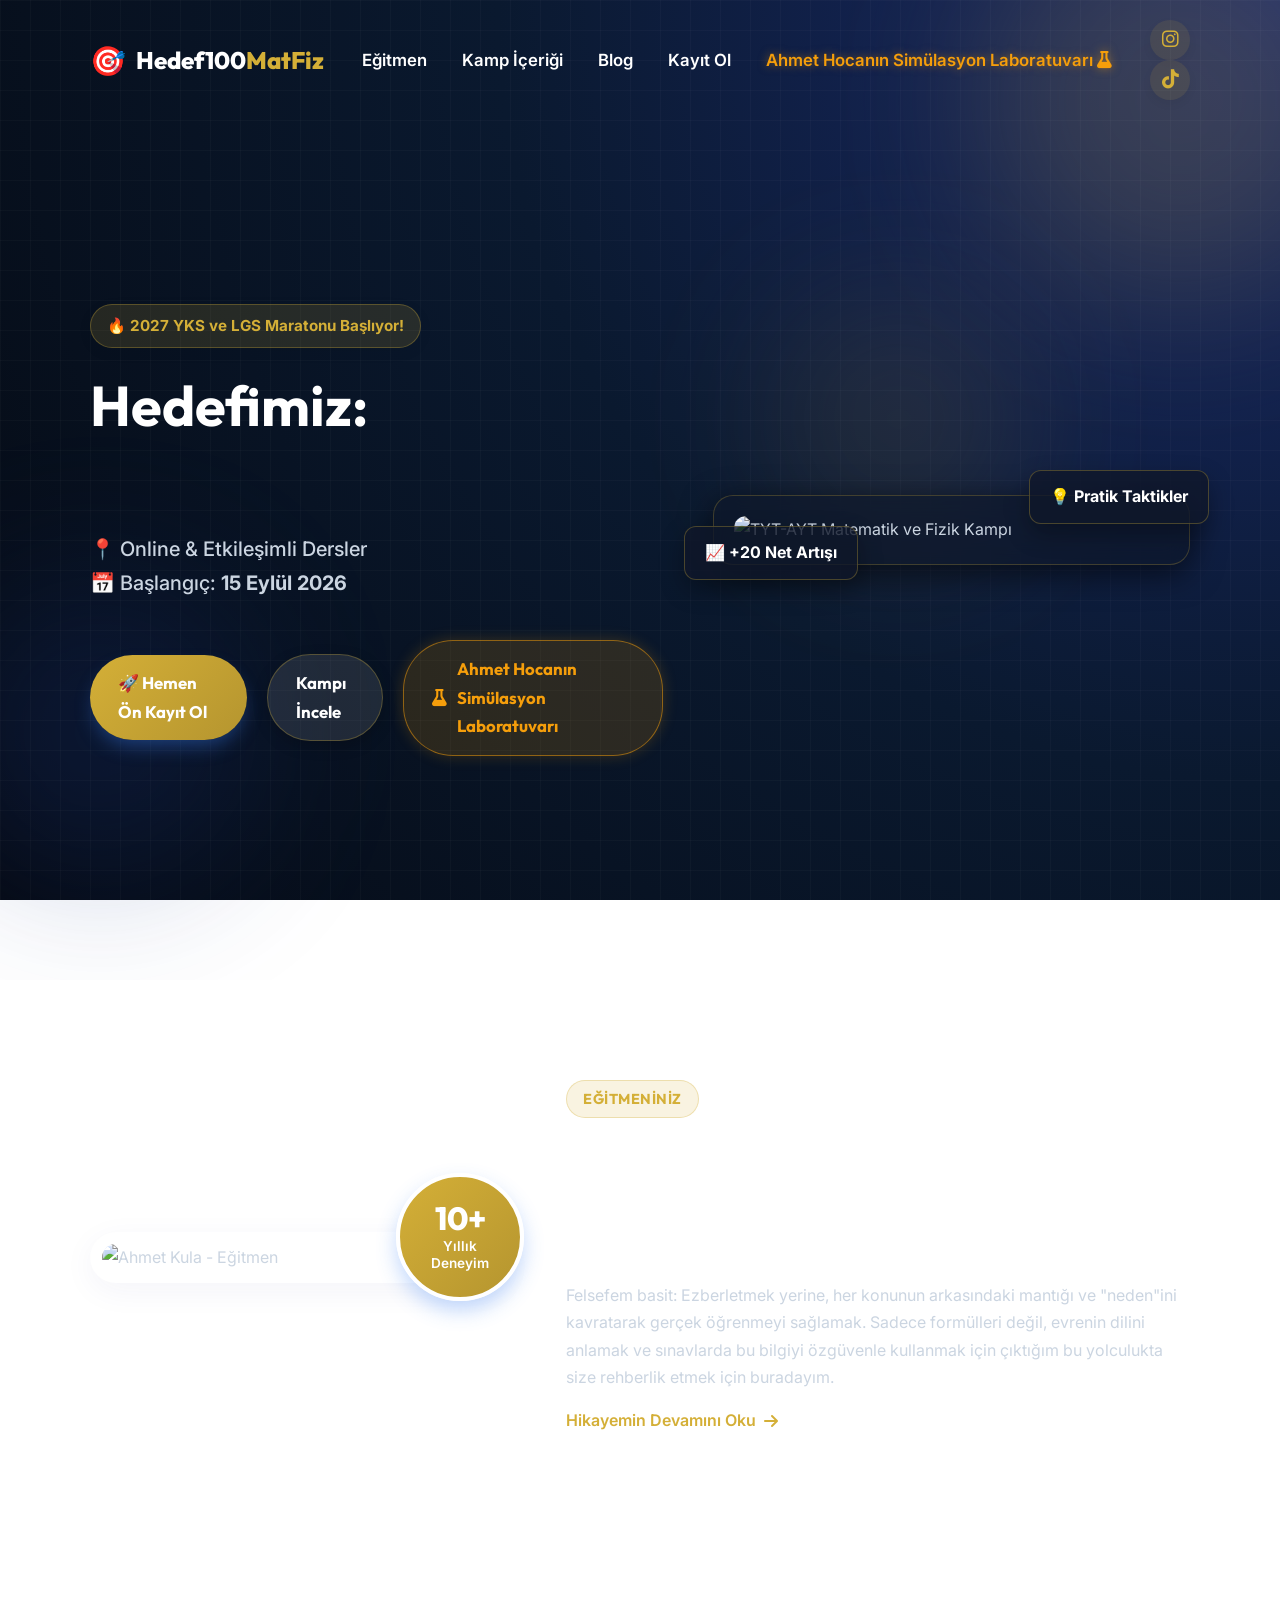
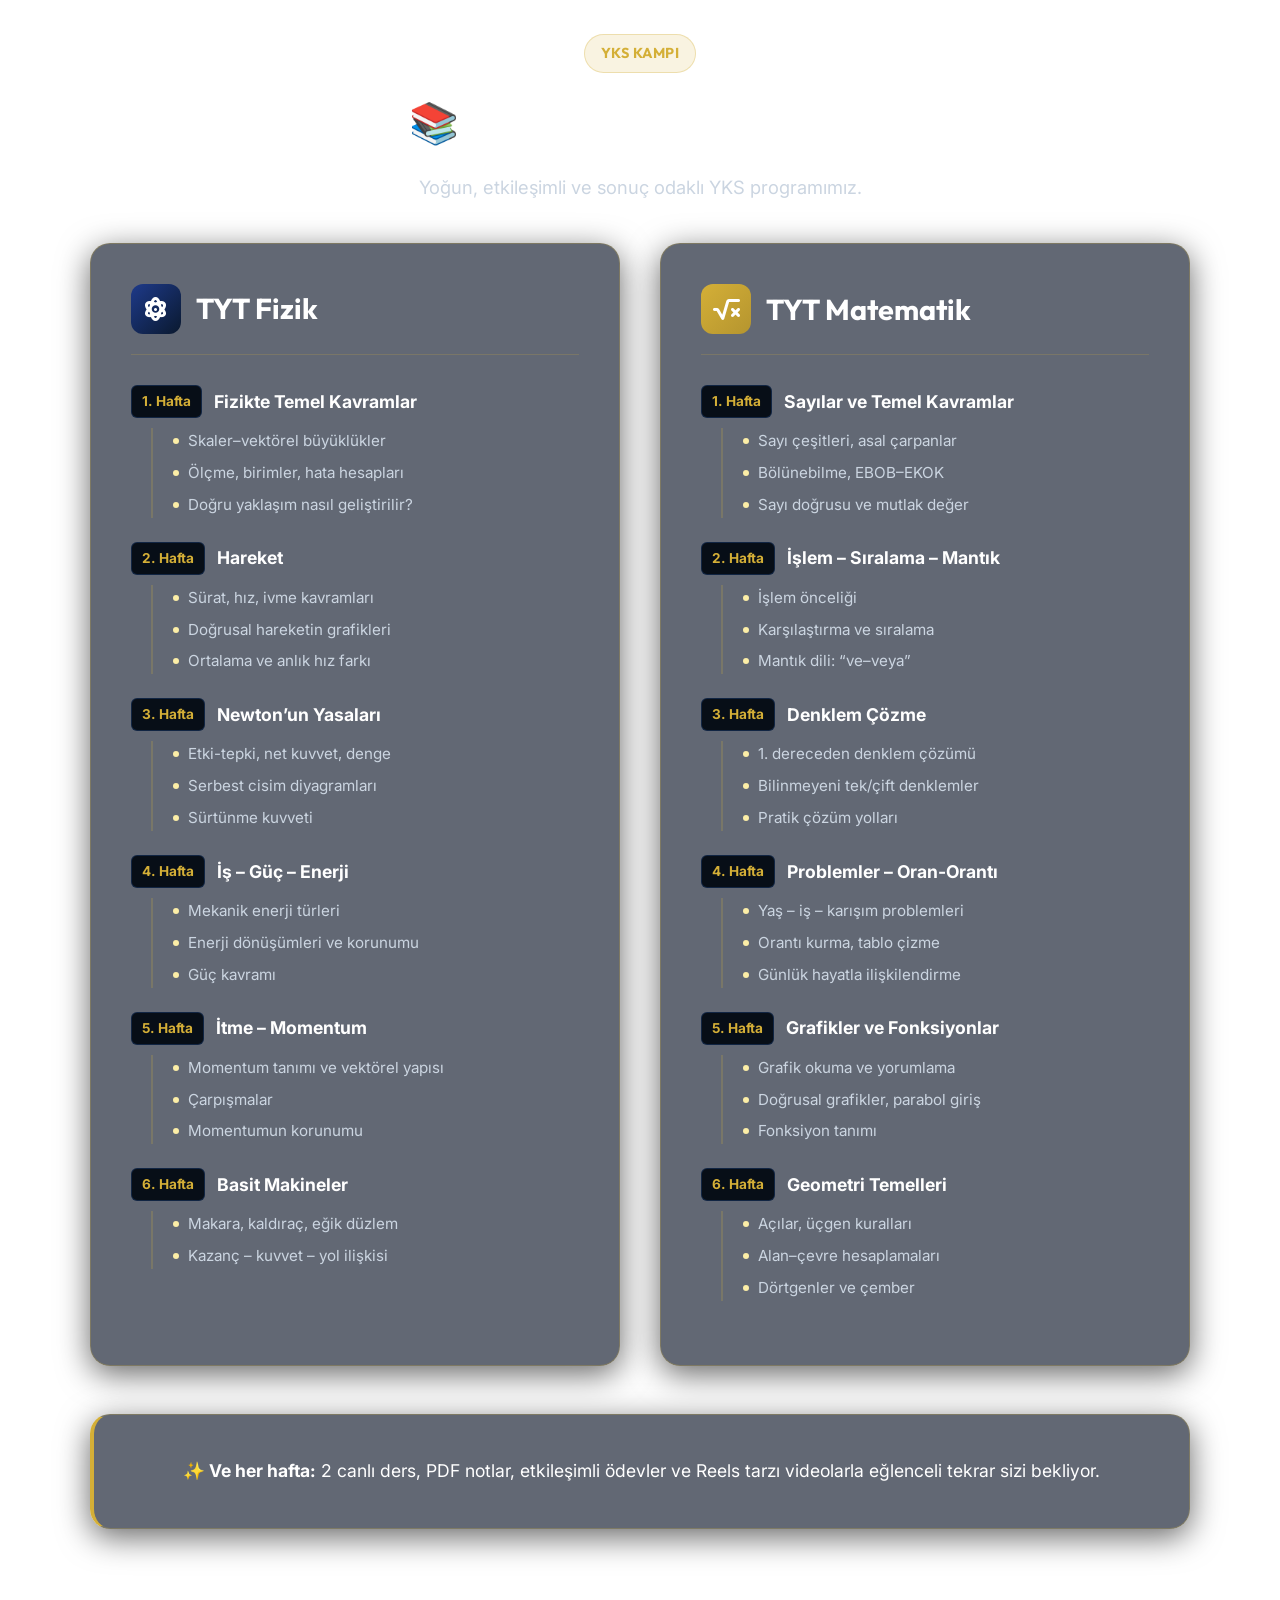
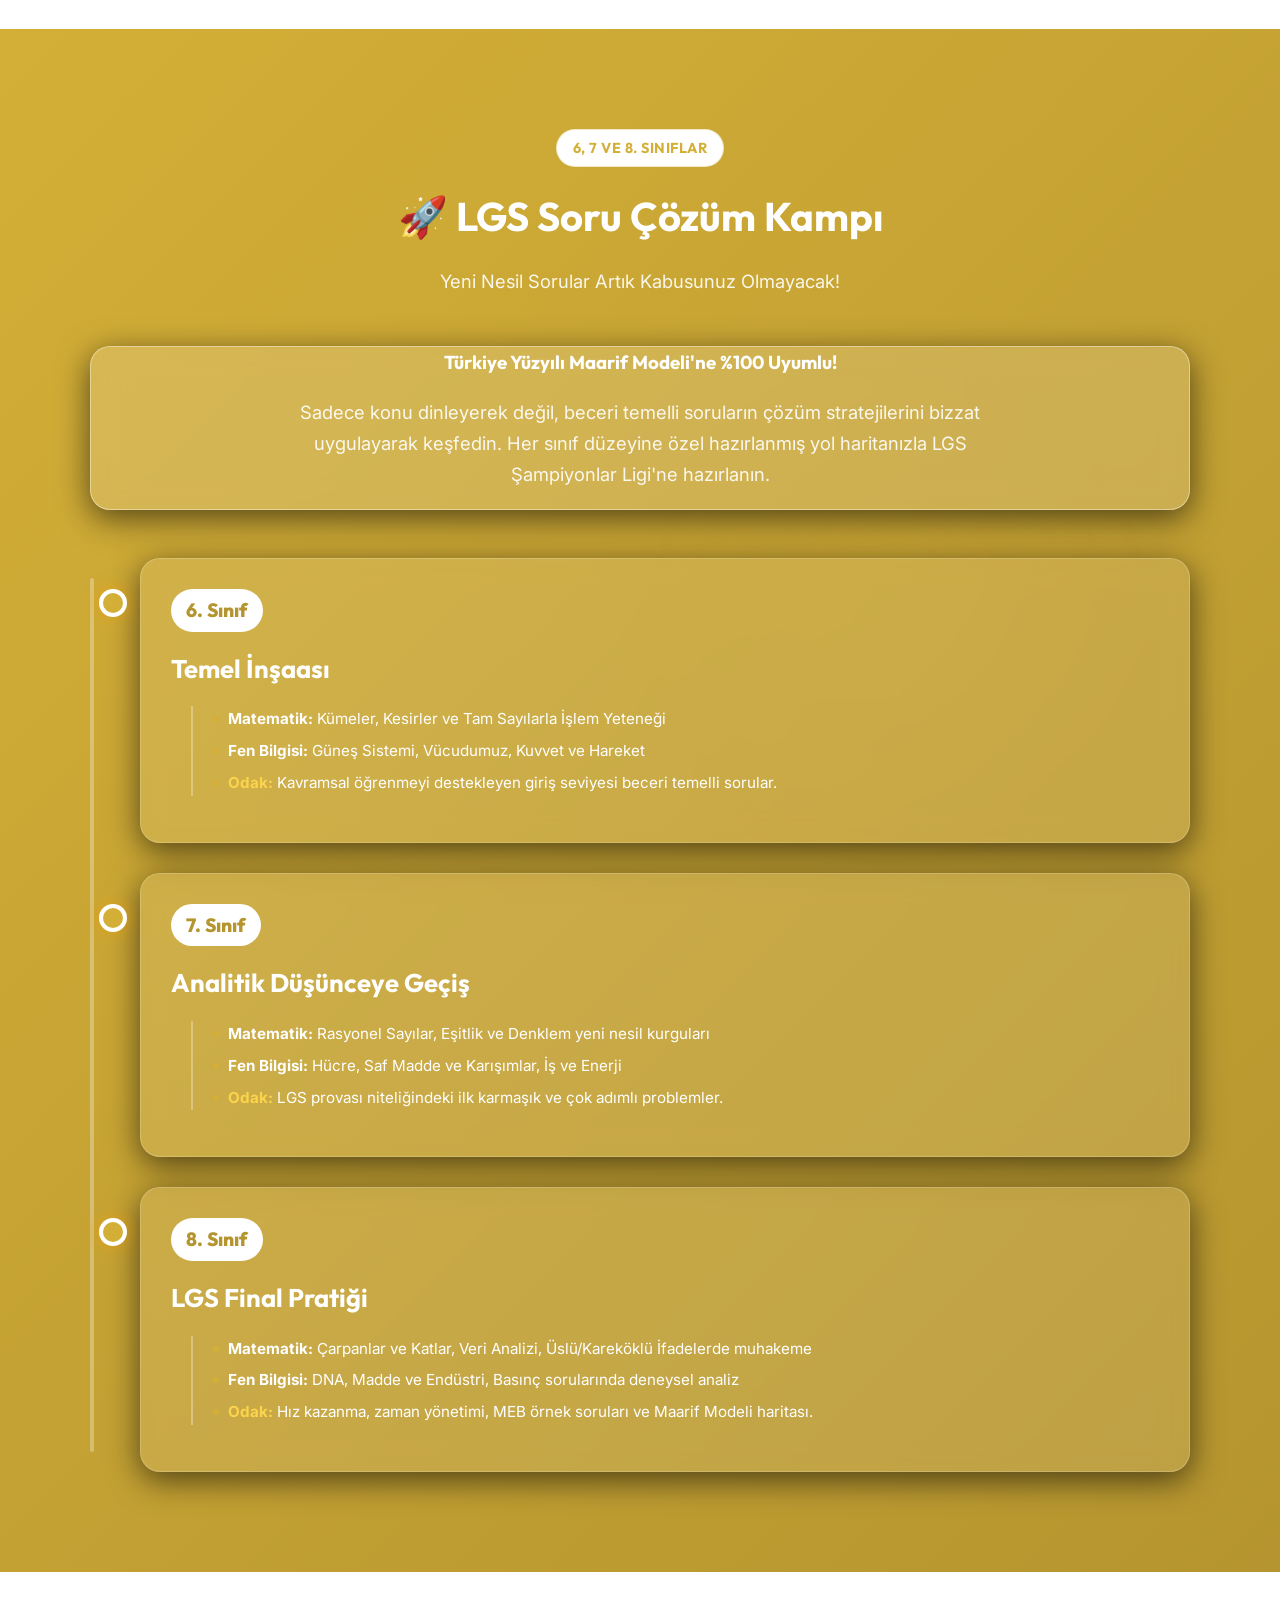
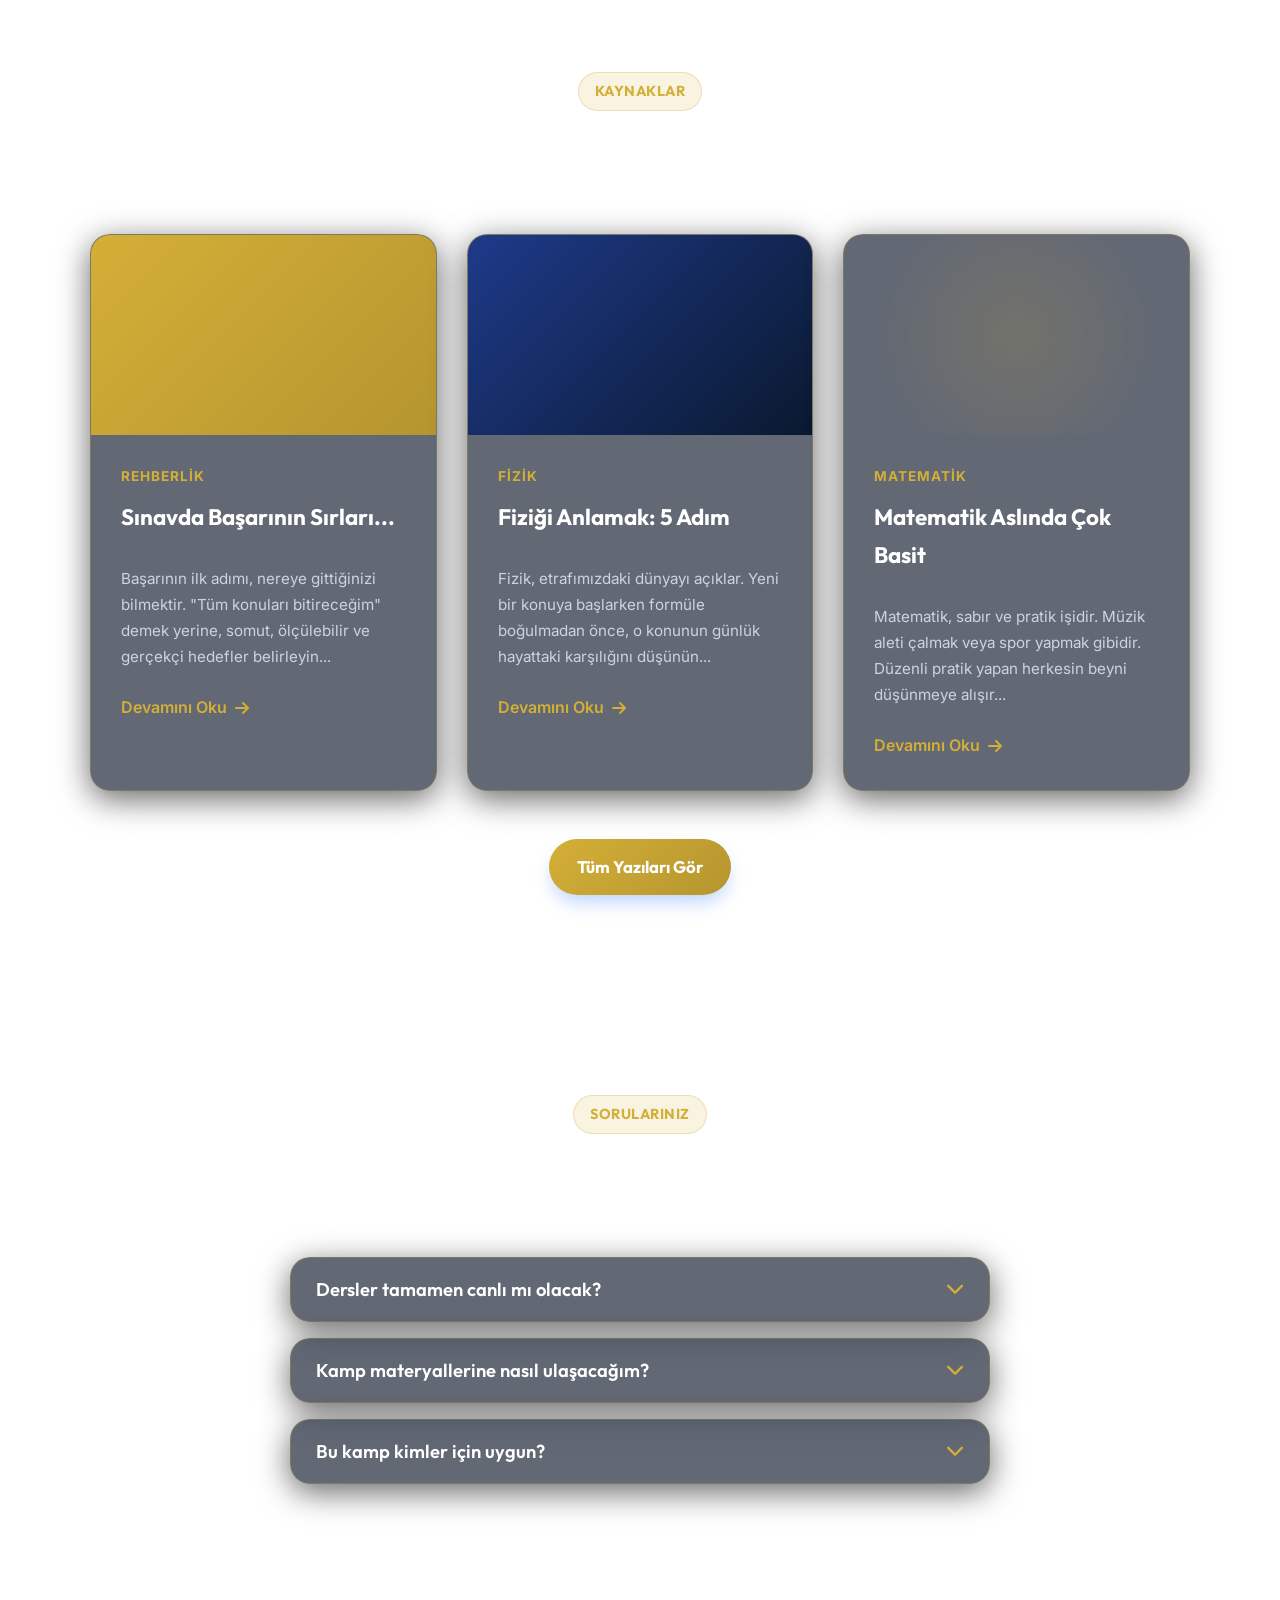
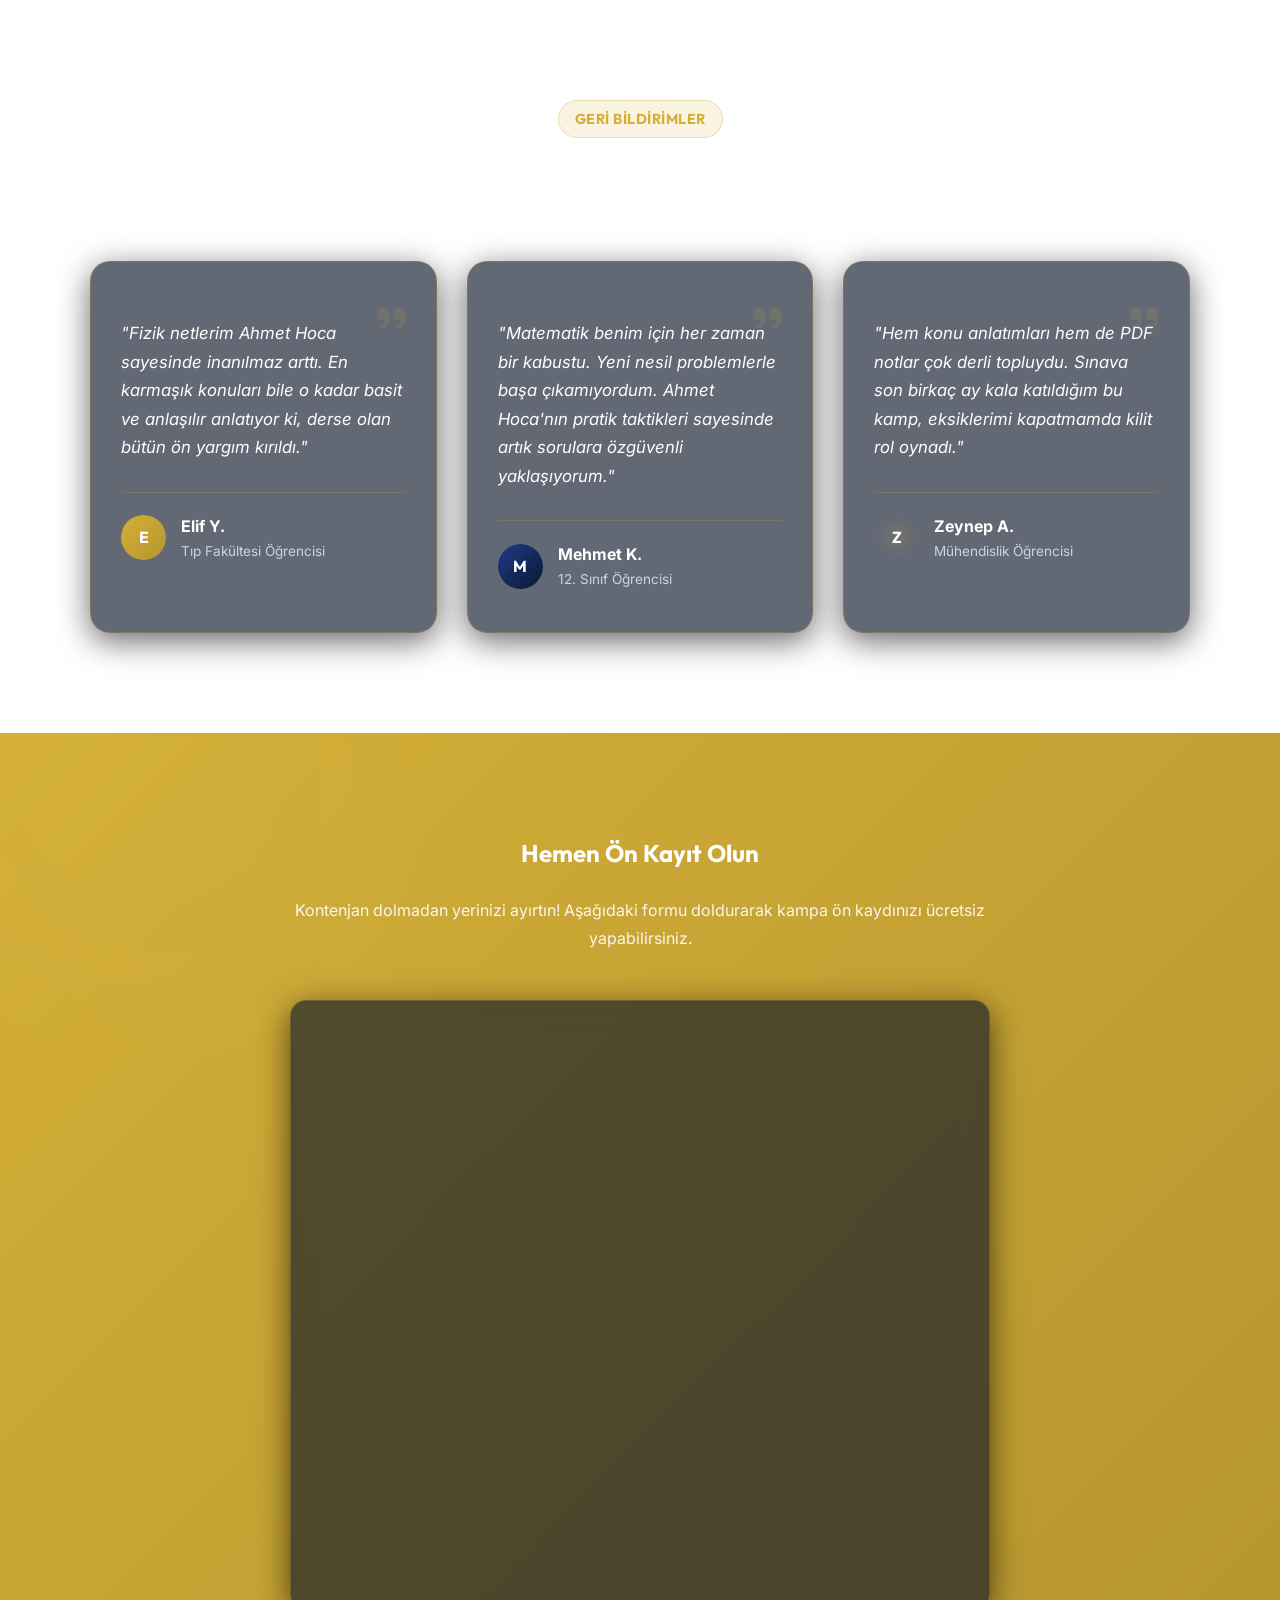
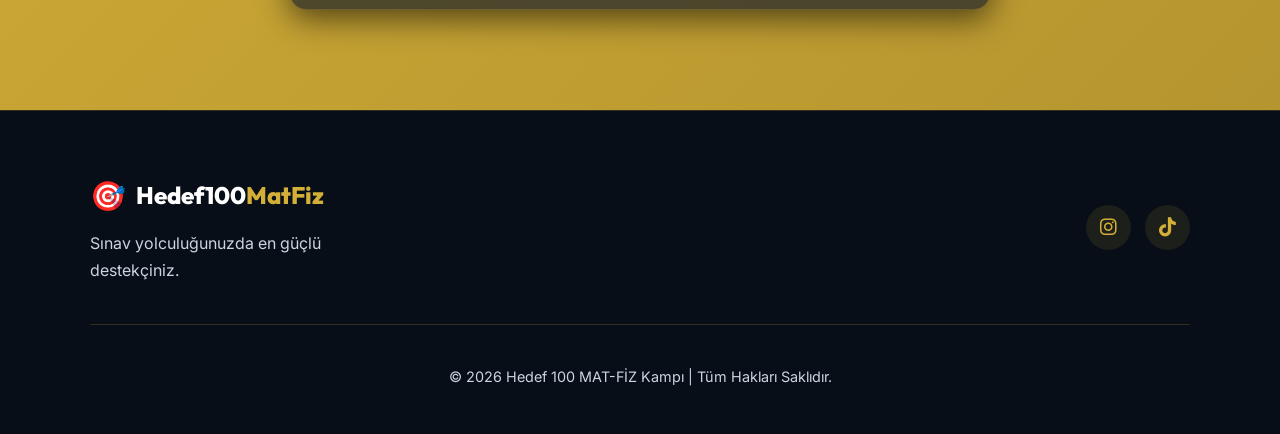
==== index.html @ ec062458 "Add simulation lab buttons and fix mobile CSS" ====
<!DOCTYPE html>
<html lang="tr">
<head>
  <meta charset="UTF-8">
  <meta name="viewport" content="width=device-width, initial-scale=1.0">
  <title>Hedef 100 MAT-FİZ Kampı | YKS ve LGS Online Hazırlık</title>
  <meta name="title" content="TYT-AYT ve LGS Matematik-Fen Online Kamp | Hedef100MatFiz">
  <meta name="description" content="Sınava hazırlık kampına katıl, YKS'de (Fizik-Matematik) ve LGS'de (Fen-Matematik) fark yarat. Etkileşimli içerikler, canlı dersler, PDF notlarla destek.">
  <meta name="keywords" content="tyt fizik, ayt fizik, tyt matematik, lgs matematik, lgs fen bilgisi, online kamp, yks kampı, lgs kampı, fizik kampı, matematik kampı, hedef100matfiz">
  <link rel="icon" href="https://i.imgur.com/ByuDht1.jpeg" type="image/jpeg">
  
  <link rel="preconnect" href="https://fonts.googleapis.com">
  <link rel="preconnect" href="https://fonts.gstatic.com" crossorigin>
  <!-- Modern Fonts: Outfit for headings, Inter for body -->
  <link href="https://fonts.googleapis.com/css2?family=Inter:wght@400;500;600&family=Outfit:wght@500;700;800;900&display=swap" rel="stylesheet">
  <link rel="stylesheet" href="https://cdnjs.cloudflare.com/ajax/libs/font-awesome/6.5.2/css/all.min.css" integrity="sha512-SnH5WK+bZxgPHs44uWIX+LLJAJ9/2PkPKZ5QiAj6Ta86w+fsb2TkcmfRyVX3pBnMFcV7oQPJkl9QevSCWr3W6A==" crossorigin="anonymous" referrerpolicy="no-referrer" />

  <link rel="stylesheet" href="style.css">
</head>
<body>

<header class="site-header">
  <nav class="navbar glass">
    <div class="container">
      <a href="index.html" class="logo">
        <span class="logo-icon">🎯</span>
        <span class="logo-text">Hedef100<span class="highlight">MatFiz</span></span>
      </a>
      <div class="main-nav">
        <ul class="nav-links">
          <li><a href="#hakkinda" class="nav-link">Eğitmen</a></li>
          <li><a href="#icerik" class="nav-link">Kamp İçeriği</a></li>
          <li><a href="blog.html" class="nav-link">Blog</a></li>
          <li><a href="#kayit" class="nav-link">Kayıt Ol</a></li>
          <li><a href="https://hedef100matfiz.github.io/hedef100-sim-lasyon-F-Z-K/" target="_blank" class="nav-link" style="color: #f59e0b; text-shadow: 0 0 10px rgba(245, 158, 11, 0.5);">Ahmet Hocanın Simülasyon Laboratuvarı <i class="fas fa-flask"></i></a></li>
        </ul>
      </div>
      <div class="navbar-right">
        <div class="navbar-social">
          <a href="https://www.instagram.com/hedef_100matfiz" target="_blank" title="Instagram" class="social-icon"><i class="fab fa-instagram"></i></a>
          <a href="https://www.tiktok.com/@hedef_100matfiz" target="_blank" title="TikTok" class="social-icon"><i class="fab fa-tiktok"></i></a>
        </div>
        <button id="hamburger-btn" class="hamburger" aria-label="Menüyü aç">
          <div class="hamburger-lines">
            <span class="line line1"></span>
            <span class="line line2"></span>
            <span class="line line3"></span>
          </div>
        </button>
      </div>
    </div>
  </nav>

  <div class="hero">
    <div class="hero-bg-elements">
      <div class="orb orb-1"></div>
      <div class="orb orb-2"></div>
      <div class="orb orb-3"></div>
      <div class="grid-overlay"></div>
    </div>
    
    <div class="container hero-container">
      <div class="hero-content" data-aos="fade-up">
        <div class="badge">🔥 2027 YKS ve LGS Maratonu Başlıyor!</div>
        <h1 class="main-title">Hedefimiz:<br> <span id="dinamik-metin" class="gradient-text"></span></h1>
        <p class="subtitle">📍 Online & Etkileşimli Dersler <br> 📅 Başlangıç: <strong>15 Eylül 2026</strong></p>
        <div class="hero-actions">
          <a href="https://forms.gle/oPXDEAj2Dp1NDseW8" target="_blank" class="button primary-button btn-glow">
            <span>🚀 Hemen Ön Kayıt Ol</span>
          </a>
          <a href="#icerik" class="button secondary-button">Kampı İncele</a>
          <a href="https://hedef100matfiz.github.io/hedef100-sim-lasyon-F-Z-K/" target="_blank" class="button secondary-button" style="background: rgba(245, 158, 11, 0.15); border-color: rgba(245, 158, 11, 0.5); color: #f59e0b; box-shadow: 0 0 15px rgba(245, 158, 11, 0.2);">
            <i class="fas fa-flask"></i> Ahmet Hocanın Simülasyon Laboratuvarı
          </a>
        </div>
      </div>
      <div class="hero-image-wrapper" data-aos="fade-left">
        <div class="glass-card image-card">
          <img src="https://i.imgur.com/ByuDht1.jpeg" alt="TYT-AYT Matematik ve Fizik Kampı" class="hero-image">
          <div class="floating-badge badge-1">📈 +20 Net Artışı</div>
          <div class="floating-badge badge-2">💡 Pratik Taktikler</div>
        </div>
      </div>
    </div>
  </div>
</header>

<main>
  <section id="hakkinda" class="section-padding overflow-hidden">
    <div class="container">
      <div class="hakkinda-container align-center">
        <div class="hakkinda-image-col">
          <div class="image-wrapper glass-border">
            <img src="https://i.imgur.com/gQV5QGo.jpeg" alt="Ahmet Kula - Eğitmen" class="profile-img">
            <div class="experience-badge">
              <span class="number">10+</span>
              <span class="text">Yıllık<br>Deneyim</span>
            </div>
          </div>
        </div>
        <div class="hakkinda-text-col">
          <div class="section-badge">Eğitmeniniz</div>
          <h2>Bu Kampı Kim Sunuyor?</h2>
          <p class="lead-text">Merhaba, ben <strong>Ahmet Kula</strong>. Yıllardır fiziğin ve matematiğin karmaşık dünyasını öğrencilerim için anlaşılır kılmaya adadım.</p>
          <p>Felsefem basit: Ezberletmek yerine, her konunun arkasındaki mantığı ve "neden"ini kavratarak gerçek öğrenmeyi sağlamak. Sadece formülleri değil, evrenin dilini anlamak ve sınavlarda bu bilgiyi özgüvenle kullanmak için çıktığım bu yolculukta size rehberlik etmek için buradayım.</p>
          <a href="hakkimda.html" class="link-arrow">Hikayemin Devamını Oku <i class="fas fa-arrow-right"></i></a>
        </div>
      </div>
    </div>
  </section>

  <section id="icerik" class="section-padding bg-light">
    <div class="container">
      <div class="section-header text-center">
        <div class="section-badge">YKS Kampı</div>
        <h2>📚 TYT-AYT Kamp İçeriği</h2>
        <p class="section-desc">Yoğun, etkileşimli ve sonuç odaklı YKS programımız.</p>
      </div>

      <div class="camp-columns">
        <div class="camp-column glass-card hover-lift">
          <div class="column-header">
            <div class="icon-box blue"><i class="fas fa-atom"></i></div>
            <h4>TYT Fizik</h4>
          </div>
          <ul class="week-list">
            <li>
              <div class="week-title"><span class="week-badge">1. Hafta</span> Fizikte Temel Kavramlar</div>
              <ul class="sub-list"><li>Skaler–vektörel büyüklükler</li><li>Ölçme, birimler, hata hesapları</li><li>Doğru yaklaşım nasıl geliştirilir?</li></ul>
            </li>
            <li>
              <div class="week-title"><span class="week-badge">2. Hafta</span> Hareket</div>
              <ul class="sub-list"><li>Sürat, hız, ivme kavramları</li><li>Doğrusal hareketin grafikleri</li><li>Ortalama ve anlık hız farkı</li></ul>
            </li>
            <li>
              <div class="week-title"><span class="week-badge">3. Hafta</span> Newton’un Yasaları</div>
              <ul class="sub-list"><li>Etki-tepki, net kuvvet, denge</li><li>Serbest cisim diyagramları</li><li>Sürtünme kuvveti</li></ul>
            </li>
            <li>
              <div class="week-title"><span class="week-badge">4. Hafta</span> İş – Güç – Enerji</div>
              <ul class="sub-list"><li>Mekanik enerji türleri</li><li>Enerji dönüşümleri ve korunumu</li><li>Güç kavramı</li></ul>
            </li>
            <li>
              <div class="week-title"><span class="week-badge">5. Hafta</span> İtme – Momentum</div>
              <ul class="sub-list"><li>Momentum tanımı ve vektörel yapısı</li><li>Çarpışmalar</li><li>Momentumun korunumu</li></ul>
            </li>
            <li>
              <div class="week-title"><span class="week-badge">6. Hafta</span> Basit Makineler</div>
              <ul class="sub-list"><li>Makara, kaldıraç, eğik düzlem</li><li>Kazanç – kuvvet – yol ilişkisi</li></ul>
            </li>
          </ul>
        </div>
        
        <div class="camp-column glass-card hover-lift">
          <div class="column-header">
            <div class="icon-box purple"><i class="fas fa-square-root-variable"></i></div>
            <h4>TYT Matematik</h4>
          </div>
          <ul class="week-list">
            <li>
              <div class="week-title"><span class="week-badge">1. Hafta</span> Sayılar ve Temel Kavramlar</div>
              <ul class="sub-list"><li>Sayı çeşitleri, asal çarpanlar</li><li>Bölünebilme, EBOB–EKOK</li><li>Sayı doğrusu ve mutlak değer</li></ul>
            </li>
            <li>
              <div class="week-title"><span class="week-badge">2. Hafta</span> İşlem – Sıralama – Mantık</div>
              <ul class="sub-list"><li>İşlem önceliği</li><li>Karşılaştırma ve sıralama</li><li>Mantık dili: “ve–veya”</li></ul>
            </li>
            <li>
              <div class="week-title"><span class="week-badge">3. Hafta</span> Denklem Çözme</div>
              <ul class="sub-list"><li>1. dereceden denklem çözümü</li><li>Bilinmeyeni tek/çift denklemler</li><li>Pratik çözüm yolları</li></ul>
            </li>
            <li>
              <div class="week-title"><span class="week-badge">4. Hafta</span> Problemler – Oran-Orantı</div>
              <ul class="sub-list"><li>Yaş – iş – karışım problemleri</li><li>Orantı kurma, tablo çizme</li><li>Günlük hayatla ilişkilendirme</li></ul>
            </li>
            <li>
              <div class="week-title"><span class="week-badge">5. Hafta</span> Grafikler ve Fonksiyonlar</div>
              <ul class="sub-list"><li>Grafik okuma ve yorumlama</li><li>Doğrusal grafikler, parabol giriş</li><li>Fonksiyon tanımı</li></ul>
            </li>
            <li>
              <div class="week-title"><span class="week-badge">6. Hafta</span> Geometri Temelleri</div>
              <ul class="sub-list"><li>Açılar, üçgen kuralları</li><li>Alan–çevre hesaplamaları</li><li>Dörtgenler ve çember</li></ul>
            </li>
          </ul>
        </div>
      </div>
      <div class="features-banner glass-card mt-5">
        <p><strong>✨ Ve her hafta:</strong> 2 canlı ders, PDF notlar, etkileşimli ödevler ve Reels tarzı videolarla eğlenceli tekrar sizi bekliyor.</p>
      </div>
    </div>
  </section>
  
  <section id="lgs-kamp" class="section-padding bg-gradient-brand text-white overflow-hidden relative">
    <div class="orb orb-3"></div>
    <div class="container relative z-10">
      <div class="section-header text-center mb-5">
        <div class="section-badge bg-white">6, 7 ve 8. Sınıflar</div>
        <h2 class="text-white">🚀 LGS Soru Çözüm Kampı</h2>
        <p class="section-desc text-white opacity-90">Yeni Nesil Sorular Artık Kabusunuz Olmayacak!</p>
      </div>

      <div class="glass-card p-5 mb-5" style="border: 1px solid rgba(255,255,255,0.4); background: rgba(255, 255, 255, 0.15);">
        <h3 class="text-white text-center mb-3">Türkiye Yüzyılı Maarif Modeli'ne %100 Uyumlu!</h3>
        <p class="text-center text-white opacity-90 max-w-700 mx-auto" style="font-size: 1.15rem;">Sadece konu dinleyerek değil, beceri temelli soruların çözüm stratejilerini bizzat uygulayarak keşfedin. Her sınıf düzeyine özel hazırlanmış yol haritanızla LGS Şampiyonlar Ligi'ne hazırlanın.</p>
      </div>

      <div class="roadmap-container">
        <!-- 6. Sınıf -->
        <div class="roadmap-item glass-card hover-lift">
          <div class="roadmap-year bg-white text-primary">6. Sınıf</div>
          <div class="roadmap-content">
            <h4>Temel İnşaası</h4>
            <ul class="sub-list text-white">
              <li><strong>Matematik:</strong> Kümeler, Kesirler ve Tam Sayılarla İşlem Yeteneği</li>
              <li><strong>Fen Bilgisi:</strong> Güneş Sistemi, Vücudumuz, Kuvvet ve Hareket</li>
              <li><strong style="color: #fcd34d;">Odak:</strong> Kavramsal öğrenmeyi destekleyen giriş seviyesi beceri temelli sorular.</li>
            </ul>
          </div>
        </div>

        <!-- 7. Sınıf -->
        <div class="roadmap-item glass-card hover-lift">
          <div class="roadmap-year bg-white text-primary">7. Sınıf</div>
          <div class="roadmap-content">
            <h4>Analitik Düşünceye Geçiş</h4>
            <ul class="sub-list text-white">
              <li><strong>Matematik:</strong> Rasyonel Sayılar, Eşitlik ve Denklem yeni nesil kurguları</li>
              <li><strong>Fen Bilgisi:</strong> Hücre, Saf Madde ve Karışımlar, İş ve Enerji</li>
              <li><strong style="color: #fcd34d;">Odak:</strong> LGS provası niteliğindeki ilk karmaşık ve çok adımlı problemler.</li>
            </ul>
          </div>
        </div>

        <!-- 8. Sınıf -->
        <div class="roadmap-item glass-card hover-lift">
          <div class="roadmap-year bg-white text-primary">8. Sınıf</div>
          <div class="roadmap-content">
            <h4>LGS Final Pratiği</h4>
            <ul class="sub-list text-white">
              <li><strong>Matematik:</strong> Çarpanlar ve Katlar, Veri Analizi, Üslü/Kareköklü İfadelerde muhakeme</li>
              <li><strong>Fen Bilgisi:</strong> DNA, Madde ve Endüstri, Basınç sorularında deneysel analiz</li>
              <li><strong style="color: #fcd34d;">Odak:</strong> Hız kazanma, zaman yönetimi, MEB örnek soruları ve Maarif Modeli haritası.</li>
            </ul>
          </div>
        </div>
      </div>
    </div>
  </section>

  <section id="son-yazilar" class="section-padding">
    <div class="container">
      <div class="section-header text-center">
        <div class="section-badge">Kaynaklar</div>
        <h2>Blog'dan Son Yazılar</h2>
      </div>
      
      <div class="blog-grid">
        <article class="blog-card glass-card hover-lift">
          <div class="blog-card-img bg-gradient-1"></div>
          <div class="blog-card-content">
            <span class="blog-category">Rehberlik</span>
            <h3>Sınavda Başarının Sırları...</h3>
            <p>Başarının ilk adımı, nereye gittiğinizi bilmektir. "Tüm konuları bitireceğim" demek yerine, somut, ölçülebilir ve gerçekçi hedefler belirleyin...</p>
            <a href="blog/sinavda-basari.html" class="link-arrow mt-auto">Devamını Oku <i class="fas fa-arrow-right"></i></a>
          </div>
        </article>

        <article class="blog-card glass-card hover-lift">
          <div class="blog-card-img bg-gradient-2"></div>
          <div class="blog-card-content">
            <span class="blog-category">Fizik</span>
            <h3>Fiziği Anlamak: 5 Adım</h3>
            <p>Fizik, etrafımızdaki dünyayı açıklar. Yeni bir konuya başlarken formüle boğulmadan önce, o konunun günlük hayattaki karşılığını düşünün...</p>
            <a href="blog/fizigi-anlamak.html" class="link-arrow mt-auto">Devamını Oku <i class="fas fa-arrow-right"></i></a>
          </div>
        </article>

        <article class="blog-card glass-card hover-lift">
          <div class="blog-card-img bg-gradient-3"></div>
          <div class="blog-card-content">
            <span class="blog-category">Matematik</span>
            <h3>Matematik Aslında Çok Basit</h3>
            <p>Matematik, sabır ve pratik işidir. Müzik aleti çalmak veya spor yapmak gibidir. Düzenli pratik yapan herkesin beyni düşünmeye alışır...</p>
            <a href="blog/matematik-cok-basit.html" class="link-arrow mt-auto">Devamını Oku <i class="fas fa-arrow-right"></i></a>
          </div>
        </article>
      </div>
      <div class="text-center mt-5">
        <a href="blog.html" class="button primary-button btn-glow">Tüm Yazıları Gör</a>
      </div>
    </div>
  </section>

  <section id="sss" class="section-padding bg-light">
    <div class="container">
      <div class="section-header text-center">
        <div class="section-badge">Sorularınız</div>
        <h2>Sıkça Sorulan Sorular</h2>
      </div>
      
      <div class="faq-container max-w-700 mx-auto">
        <div class="faq-item glass-card mb-3">
          <button class="faq-btn" aria-expanded="false">
            Dersler tamamen canlı mı olacak?
            <i class="fas fa-chevron-down icon"></i>
          </button>
          <div class="faq-content">
            <p>Evet, tüm derslerimiz interaktif bir şekilde canlı olarak yapılacaktır. Ayrıca, kaçıran veya tekrar etmek isteyen öğrenciler için her dersin kaydı 24 saat içinde sisteme yüklenecektir.</p>
          </div>
        </div>
        
        <div class="faq-item glass-card mb-3">
          <button class="faq-btn" aria-expanded="false">
            Kamp materyallerine nasıl ulaşacağım?
            <i class="fas fa-chevron-down icon"></i>
          </button>
          <div class="faq-content">
            <p>Tüm PDF ders notları, ödevler ve ek kaynaklar, size özel olarak oluşturulacak öğrenci portalı üzerinden paylaşılacaktır.</p>
          </div>
        </div>
        
        <div class="faq-item glass-card mb-3">
          <button class="faq-btn" aria-expanded="false">
            Bu kamp kimler için uygun?
            <i class="fas fa-chevron-down icon"></i>
          </button>
          <div class="faq-content">
            <p><strong>YKS Kampımız:</strong> TYT ve AYT'ye hazırlanan 11. ve 12. sınıf öğrencileri ile mezun grupları için tasarlanmıştır.<br><br><strong>LGS Kampımız:</strong> Liselere Giriş Sınavı'na hazırlanan veya temelini sağlamlaştırmak isteyen 6, 7 ve 8. sınıf öğrencileri için özel olarak hazırlanmıştır.</p>
          </div>
        </div>
      </div>
    </div>
  </section>

  <section id="yorumlar" class="section-padding">
    <div class="container">
      <div class="section-header text-center">
        <div class="section-badge">Geri Bildirimler</div>
        <h2>Başarı Hikayeleri & Yorumlar</h2>
      </div>
      
      <div class="testimonials-grid">
        <div class="testimonial-card glass-card hover-lift">
          <div class="quote-icon"><i class="fas fa-quote-right"></i></div>
          <p class="testimonial-text">"Fizik netlerim Ahmet Hoca sayesinde inanılmaz arttı. En karmaşık konuları bile o kadar basit ve anlaşılır anlatıyor ki, derse olan bütün ön yargım kırıldı."</p>
          <div class="testimonial-author">
            <div class="author-avatar bg-gradient-1">E</div>
            <div class="author-info">
              <span class="author-name">Elif Y.</span>
              <span class="author-title">Tıp Fakültesi Öğrencisi</span>
            </div>
          </div>
        </div>

        <div class="testimonial-card glass-card hover-lift">
          <div class="quote-icon"><i class="fas fa-quote-right"></i></div>
          <p class="testimonial-text">"Matematik benim için her zaman bir kabustu. Yeni nesil problemlerle başa çıkamıyordum. Ahmet Hoca'nın pratik taktikleri sayesinde artık sorulara özgüvenli yaklaşıyorum."</p>
          <div class="testimonial-author">
            <div class="author-avatar bg-gradient-2">M</div>
            <div class="author-info">
              <span class="author-name">Mehmet K.</span>
              <span class="author-title">12. Sınıf Öğrencisi</span>
            </div>
          </div>
        </div>

        <div class="testimonial-card glass-card hover-lift">
          <div class="quote-icon"><i class="fas fa-quote-right"></i></div>
          <p class="testimonial-text">"Hem konu anlatımları hem de PDF notlar çok derli topluydu. Sınava son birkaç ay kala katıldığım bu kamp, eksiklerimi kapatmamda kilit rol oynadı."</p>
          <div class="testimonial-author">
            <div class="author-avatar bg-gradient-3">Z</div>
            <div class="author-info">
              <span class="author-name">Zeynep A.</span>
              <span class="author-title">Mühendislik Öğrencisi</span>
            </div>
          </div>
        </div>
      </div>
    </div>
  </section>

  <section id="kayit" class="section-padding bg-gradient-brand text-white overflow-hidden relative">
    <div class="orb orb-4"></div>
    <div class="container relative z-10 text-center max-w-700 mx-auto">
      <h2 class="text-white mb-4">Hemen Ön Kayıt Olun</h2>
      <p class="mb-5 opacity-90">Kontenjan dolmadan yerinizi ayırtın! Aşağıdaki formu doldurarak kampa ön kaydınızı ücretsiz yapabilirsiniz.</p>
      <div class="glass-card p-2 border-0 shadow-lg form-wrapper">
        <iframe src="https://docs.google.com/forms/d/e/1FAIpQLSeZWSF400wut29qvFJ2bVUOM3s0hj2S9utX03KDbnqh2auCXw/viewform?embedded=true" width="100%" height="600" frameborder="0" marginheight="0" marginwidth="0">Yükleniyor…</iframe>
      </div>
    </div>
  </section>
</main>

<footer class="site-footer">
  <div class="container">
    <div class="footer-top">
      <div class="footer-brand">
        <a href="#" class="logo">
          <span class="logo-icon">🎯</span>
          <span class="logo-text">Hedef100<span class="highlight">MatFiz</span></span>
        </a>
        <p class="footer-desc mt-3">Sınav yolculuğunuzda en güçlü destekçiniz.</p>
      </div>
      <div class="footer-social">
        <a href="https://www.instagram.com/hedef_100matfiz" target="_blank" class="social-circle"><i class="fab fa-instagram"></i></a>
        <a href="https://www.tiktok.com/@hedef_100matfiz" target="_blank" class="social-circle"><i class="fab fa-tiktok"></i></a>
      </div>
    </div>
    <div class="footer-bottom">
      <p>© 2026 Hedef 100 MAT-FİZ Kampı | Tüm Hakları Saklıdır.</p>
    </div>
  </div>
</footer>

<a href="#" id="yukari-cik" title="Yukarı Çık" class="glass-btn"><i class="fas fa-arrow-up"></i></a>
  
<script src="https://unpkg.com/typed.js@2.1.0/dist/typed.umd.js"></script>
<script>
  // Navbar Scroll Effect
  const navbar = document.querySelector('.navbar');
  window.addEventListener('scroll', () => {
    if (window.scrollY > 50) {
      navbar.classList.add('scrolled');
    } else {
      navbar.classList.remove('scrolled');
    }
  });

  // Hamburger Menu
  const hamburgerBtn = document.getElementById('hamburger-btn');
  const mainNav = document.querySelector('.main-nav');
  const navLinks = document.querySelectorAll('.nav-link');
  
  hamburgerBtn.addEventListener('click', () => {
    hamburgerBtn.classList.toggle('active');
    mainNav.classList.toggle('active');
  });

  navLinks.forEach(link => {
    link.addEventListener('click', () => {
      hamburgerBtn.classList.remove('active');
      mainNav.classList.remove('active');
    });
  });

  // Scroll to Top
  const yukariCikButonu = document.getElementById('yukari-cik');
  window.addEventListener('scroll', () => {
    if (window.scrollY > 400) {
      yukariCikButonu.classList.add('visible');
    } else {
      yukariCikButonu.classList.remove('visible');
    }
  });

  // FAQ Accordion
  const faqBtns = document.querySelectorAll('.faq-btn');
  faqBtns.forEach(btn => {
    btn.addEventListener('click', function() {
      const isExpanded = this.getAttribute('aria-expanded') === 'true';
      
      // Close others
      faqBtns.forEach(b => {
        b.setAttribute('aria-expanded', 'false');
        b.classList.remove('active');
        b.nextElementSibling.style.maxHeight = null;
      });
      
      if (!isExpanded) {
        this.setAttribute('aria-expanded', 'true');
        this.classList.add('active');
        const content = this.nextElementSibling;
        content.style.maxHeight = content.scrollHeight + "px";
      }
    });
  });

  // Typed JS Setup
  var typed = new Typed('#dinamik-metin', {
    strings: ['Matematiği Anlamak.', 'Fizikte Ustalaşmak.', 'LGS\'de Derece Yapmak!', 'Sınavı Kazanmak!'],
    typeSpeed: 60,
    backSpeed: 40,
    backDelay: 1200,
    startDelay: 500,
    loop: true,
    showCursor: true,
    cursorChar: '|'
  });

  // Intersection Observer for Animations
  const animateElements = document.querySelectorAll('.glass-card');
  const observer = new IntersectionObserver((entries) => {
    entries.forEach(entry => {
      if (entry.isIntersecting) {
        entry.target.classList.add('animate-in');
        observer.unobserve(entry.target);
      }
    });
  }, { threshold: 0.1 });

  animateElements.forEach(el => {
    el.style.opacity = '0';
    el.style.transform = 'translateY(30px)';
    observer.observe(el);
  });
</script>
</body>
</html>
---- style.css ----
/* --- Base & Variables --- */
:root {
  --primary: #d4af37; /* Premium Gold */
  --primary-light: #fceea7;
  --primary-dark: #b5952f;
  --secondary: #1e3a8a; /* Deep Blue */
  --accent: #d4af37;
  --bg-color: #070e17;
  --text-dark: #ffffff;
  --text-gray: #cbd5e1;
  --text-light: #94a3b8;
  
  --glass-bg: rgba(15, 23, 42, 0.65);
  --glass-border: rgba(212, 175, 55, 0.25);
  --glass-shadow: 0 8px 32px 0 rgba(0, 0, 0, 0.6);
  
  --gradient-1: linear-gradient(135deg, #d4af37 0%, #b5952f 100%);
  --gradient-2: linear-gradient(135deg, #1e3a8a 0%, #0a192f 100%);
  --gradient-3: radial-gradient(circle, rgba(212,175,55,0.15) 0%, rgba(10,25,47,0) 70%);
  
  --transition: all 0.3s cubic-bezier(0.25, 0.8, 0.25, 1);
}

html {
  scroll-behavior: smooth;
  scroll-padding-top: 80px;
}

body {
  font-family: 'Inter', sans-serif;
  margin: 0;
  padding: 0;
  background: radial-gradient(circle at top right, #1a2a6c, #0a192f, #050a13);
  background-attachment: fixed;
  color: var(--text-gray);
  line-height: 1.7;
  overflow-x: hidden;
}

h1, h2, h3, h4, h5, h6 {
  font-family: 'Outfit', sans-serif;
  color: var(--text-dark);
  font-weight: 700;
  margin-top: 0;
}

.container {
  max-width: 1100px;
  margin: 0 auto;
  padding: 0 24px;
}

/* --- Utilities --- */
.text-center { text-align: center; }
.mt-3 { margin-top: 1rem; }
.mt-5 { margin-top: 3rem; }
.mb-3 { margin-bottom: 1rem; }
.mb-4 { margin-bottom: 1.5rem; }
.mb-5 { margin-bottom: 3rem; }
.mx-auto { margin-left: auto; margin-right: auto; }
.max-w-700 { max-width: 700px; }
.relative { position: relative; }
.z-10 { z-index: 10; }
.overflow-hidden { overflow: hidden; }
.section-padding { padding: 100px 0; }
.bg-light { background-color: rgba(255, 255, 255, 0.03); }
.text-white { color: white !important; }
.opacity-90 { opacity: 0.9; }

.bg-gradient-1 { background: var(--gradient-1); }
.bg-gradient-2 { background: var(--gradient-2); }
.bg-gradient-3 { background: var(--gradient-3); }
.bg-gradient-brand { background: var(--gradient-1); }

/* --- Glassmorphism --- */
.glass-card {
  background: var(--glass-bg);
  backdrop-filter: blur(12px);
  -webkit-backdrop-filter: blur(12px);
  border: 1px solid var(--glass-border);
  box-shadow: var(--glass-shadow);
  border-radius: 20px;
}
.glass-border {
  border: 2px solid rgba(255, 255, 255, 0.6);
  box-shadow: 0 8px 32px 0 rgba(31, 38, 135, 0.05);
}

/* --- Animations --- */
.hover-lift {
  transition: var(--transition);
}
.hover-lift:hover {
  transform: translateY(-8px);
  box-shadow: 0 15px 40px -10px rgba(0,0,0,0.1);
}

.animate-in {
  opacity: 1 !important;
  transform: translateY(0) !important;
  transition: opacity 0.8s ease, transform 0.8s cubic-bezier(0.16, 1, 0.3, 1);
}

.gradient-text {
  background: var(--gradient-1);
  -webkit-background-clip: text;
  background-clip: text;
  color: transparent;
  display: inline-block;
}

/* --- Buttons --- */
.button {
  display: inline-flex;
  align-items: center;
  justify-content: center;
  padding: 14px 28px;
  border-radius: 50px;
  font-family: 'Outfit', sans-serif;
  font-weight: 700;
  font-size: 1.05rem;
  text-decoration: none;
  transition: var(--transition);
  cursor: pointer;
  border: none;
  gap: 10px;
}

.primary-button {
  background: var(--gradient-1);
  color: white;
  box-shadow: 0 10px 20px -5px rgba(59, 130, 246, 0.4);
}
.primary-button:hover {
  box-shadow: 0 15px 25px -5px rgba(59, 130, 246, 0.5);
  transform: translateY(-3px);
  color: white;
}

.secondary-button {
  background: rgba(255, 255, 255, 0.1);
  color: white;
  border: 1px solid rgba(212, 175, 55, 0.3);
  box-shadow: 0 5px 15px rgba(0,0,0,0.2);
}
.secondary-button:hover {
  background: rgba(212, 175, 55, 0.2);
  transform: translateY(-3px);
  color: white;
}

.btn-glow {
  position: relative;
}
.btn-glow::after {
  content: '';
  position: absolute;
  top: -2px; left: -2px; right: -2px; bottom: -2px;
  background: var(--gradient-1);
  z-index: -1;
  filter: blur(15px);
  opacity: 0;
  transition: var(--transition);
  border-radius: inherit;
}
.btn-glow:hover::after {
  opacity: 0.6;
}

.link-arrow {
  display: inline-flex;
  align-items: center;
  gap: 8px;
  color: var(--primary);
  font-weight: 600;
  text-decoration: none;
  transition: var(--transition);
}
.link-arrow i {
  transition: transform 0.3s ease;
}
.link-arrow:hover {
  color: var(--primary-dark);
}
.link-arrow:hover i {
  transform: translateX(5px);
}

/* --- Typography Additions --- */
.section-badge {
  display: inline-block;
  padding: 6px 16px;
  background: rgba(212, 175, 55, 0.15);
  color: var(--primary);
  font-family: 'Outfit', sans-serif;
  font-weight: 700;
  border-radius: 50px;
  font-size: 0.9rem;
  margin-bottom: 15px;
  letter-spacing: 0.5px;
  text-transform: uppercase;
  border: 1px solid rgba(212, 175, 55, 0.3);
}
.section-header h2 {
  font-size: 2.5rem;
  margin-bottom: 1rem;
}
.section-desc {
  font-size: 1.15rem;
  max-width: 600px;
  margin: 0 auto;
}

/* --- Navbar --- */
.navbar {
  position: fixed;
  top: 0; left: 0; right: 0;
  z-index: 1000;
  padding: 20px 0;
  transition: all 0.4s ease;
  background: transparent;
}
.navbar.scrolled {
  padding: 12px 0;
  background: rgba(10, 25, 47, 0.85);
  backdrop-filter: blur(15px);
  -webkit-backdrop-filter: blur(15px);
  box-shadow: 0 4px 20px rgba(0,0,0,0.3);
  border-bottom: 1px solid rgba(212, 175, 55, 0.2);
}
.navbar .container {
  display: flex;
  justify-content: space-between;
  align-items: center;
}
.logo {
  display: flex;
  align-items: center;
  gap: 10px;
  text-decoration: none;
  font-family: 'Outfit', sans-serif;
}
.logo-icon { font-size: 1.8rem; }
.logo-text {
  font-size: 1.5rem;
  font-weight: 800;
  color: var(--text-dark);
}
.logo .highlight { color: var(--primary); }

.nav-links {
  display: flex;
  list-style: none;
  gap: 35px;
  margin: 0; padding: 0;
}
.nav-link {
  text-decoration: none;
  color: var(--text-dark);
  font-weight: 600;
  font-size: 1.05rem;
  transition: var(--transition);
  position: relative;
}
.nav-link::after {
  content: '';
  position: absolute;
  bottom: -4px;
  left: 0;
  width: 0;
  height: 2px;
  background: var(--primary);
  transition: var(--transition);
}
.nav-link:hover { color: var(--primary); }
.nav-link:hover::after { width: 100%; }

.navbar-right {
  display: flex;
  align-items: center;
  gap: 20px;
}
.social-icon {
  display: flex;
  align-items: center;
  justify-content: center;
  width: 40px; height: 40px;
  border-radius: 50%;
  background: rgba(212, 175, 55, 0.1);
  color: var(--primary);
  font-size: 1.2rem;
  text-decoration: none;
  transition: var(--transition);
  box-shadow: 0 4px 10px rgba(0,0,0,0.05);
}
.social-icon:hover {
  transform: translateY(-3px);
  color: #070e17;
  background: var(--gradient-1);
}

.hamburger {
  display: none;
  background: none;
  border: none;
  cursor: pointer;
  padding: 0;
  z-index: 1001;
}
.hamburger-lines {
  display: flex;
  flex-direction: column;
  gap: 6px;
  width: 30px;
}
.hamburger .line {
  display: block;
  height: 3px;
  width: 100%;
  background-color: var(--text-dark);
  border-radius: 3px;
  transition: var(--transition);
}

/* --- Hero Section --- */
.hero {
  position: relative;
  min-height: 100vh;
  display: flex;
  align-items: center;
  padding-top: 80px;
  overflow: hidden;
}

.hero-bg-elements {
  position: absolute;
  top: 0; left: 0; right: 0; bottom: 0;
  z-index: -1;
  background: transparent;
}
.orb {
  position: absolute;
  border-radius: 50%;
  filter: blur(80px);
  opacity: 0.6;
  animation: float 10s infinite ease-in-out alternate;
}
.orb-1 { width: 400px; height: 400px; background: rgba(212, 175, 55, 0.3); top: -100px; right: -100px; }
.orb-2 { width: 300px; height: 300px; background: rgba(30, 58, 138, 0.4); bottom: 10%; left: -50px; animation-delay: -5s; }
.orb-3 { width: 250px; height: 250px; background: rgba(212, 175, 55, 0.2); top: 30%; right: 20%; animation-duration: 15s; }
.orb-4 { width: 500px; height: 500px; background: rgba(255,255,255,0.03); top: -200px; left: -100px; }

.grid-overlay {
  position: absolute;
  inset: 0;
  background-image: linear-gradient(rgba(255, 255, 255, 0.05) 1px, transparent 1px),
                    linear-gradient(90deg, rgba(255, 255, 255, 0.05) 1px, transparent 1px);
  background-size: 30px 30px;
  opacity: 0.5;
}

@keyframes float {
  0% { transform: translate(0, 0) scale(1); }
  100% { transform: translate(30px, 50px) scale(1.1); }
}

.hero-container {
  display: grid;
  grid-template-columns: 1.2fr 1fr;
  gap: 50px;
  align-items: center;
}

.badge {
  display: inline-block;
  padding: 8px 16px;
  background: rgba(212, 175, 55, 0.15);
  border: 1px solid rgba(212, 175, 55, 0.3);
  border-radius: 50px;
  font-weight: 700;
  color: var(--primary);
  font-size: 0.95rem;
  box-shadow: 0 4px 15px rgba(0,0,0,0.05);
  margin-bottom: 24px;
}

.hero-content {
  position: relative;
  z-index: 2;
}

.hero .main-title {
  font-size: 3.5rem;
  line-height: 1.2;
  margin-bottom: 20px;
  min-height: 140px; /* To prevent jumping during Typed JS */
}

.hero .subtitle {
  font-size: 1.25rem;
  color: var(--text-gray);
  margin-bottom: 40px;
  font-weight: 500;
}

.hero-actions {
  display: flex;
  gap: 20px;
  align-items: center;
}

.hero-image-wrapper {
  position: relative;
  z-index: 2;
}

.image-card {
  padding: 20px;
  position: relative;
}

.hero-image {
  width: 100%;
  border-radius: 12px;
  display: block;
}

.floating-badge {
  position: absolute;
  background: rgba(15, 23, 42, 0.8);
  border: 1px solid rgba(212, 175, 55, 0.3);
  padding: 12px 20px;
  border-radius: 12px;
  font-weight: 700;
  color: white;
  box-shadow: 0 10px 25px rgba(0,0,0,0.3);
  display: flex;
  align-items: center;
  gap: 10px;
  animation: float-small 4s infinite ease-in-out alternate;
}
.badge-1 { top: 30px; left: -30px; }
.badge-2 { bottom: 40px; right: -20px; animation-delay: -2s; }

@keyframes float-small {
  0% { transform: translateY(0); }
  100% { transform: translateY(-10px); }
}


/* --- About Section --- */
.hakkinda-container {
  display: grid;
  grid-template-columns: 1fr 1.5fr;
  gap: 60px;
  align-items: center;
}

.image-wrapper {
  position: relative;
  border-radius: 30px;
  padding: 10px;
  background: white;
}
.profile-img {
  width: 100%;
  border-radius: 20px;
  display: block;
}
.experience-badge {
  position: absolute;
  bottom: -20px;
  right: -20px;
  background: var(--gradient-1);
  color: white;
  width: 120px;
  height: 120px;
  border-radius: 50%;
  display: flex;
  flex-direction: column;
  justify-content: center;
  align-items: center;
  text-align: center;
  box-shadow: 0 10px 20px rgba(59, 130, 246, 0.3);
  border: 4px solid white;
}
.experience-badge .number {
  font-family: 'Outfit', sans-serif;
  font-size: 2rem;
  font-weight: 800;
  line-height: 1;
}
.experience-badge .text {
  font-size: 0.85rem;
  font-weight: 600;
  margin-top: 4px;
  line-height: 1.2;
}

.lead-text {
  font-size: 1.25rem;
  color: var(--text-dark);
  font-weight: 500;
}


/* --- Roadmap System (LGS Kampı) --- */
.roadmap-container {
  display: flex;
  flex-direction: column;
  gap: 30px;
  position: relative;
  padding-left: 20px;
  margin-top: 40px;
}

.roadmap-container::before {
  content: '';
  position: absolute;
  left: 0;
  top: 20px;
  bottom: 20px;
  width: 4px;
  background: rgba(255, 255, 255, 0.3);
  border-radius: 4px;
}

.roadmap-item {
  position: relative;
  padding: 30px;
  margin-left: 30px;
  background: rgba(255, 255, 255, 0.1);
  border: 1px solid rgba(255, 255, 255, 0.2);
}

.roadmap-item::before {
  content: '';
  position: absolute;
  left: -42px;
  top: 30px;
  width: 20px;
  height: 20px;
  background: var(--accent);
  border: 4px solid white;
  border-radius: 50%;
  box-shadow: 0 0 15px rgba(245, 158, 11, 0.6);
  z-index: 2;
}

.roadmap-year {
  display: inline-block;
  padding: 5px 15px;
  border-radius: 50px;
  font-family: 'Outfit', sans-serif;
  font-weight: 800;
  font-size: 1.2rem;
  margin-bottom: 15px;
  color: var(--primary-dark);
}

.roadmap-content h4 {
  color: white;
  font-size: 1.6rem;
  margin-bottom: 15px;
}

.roadmap-content .sub-list {
  border-left-color: rgba(255, 255, 255, 0.3);
}

.roadmap-content .sub-list li::before {
  background: var(--accent);
}

.text-primary { color: var(--primary-dark) !important; }
.bg-white { background-color: white !important; }

/* --- Curriculum (Kamp İçeriği) --- */
.camp-columns {
  display: grid;
  grid-template-columns: 1fr 1fr;
  gap: 40px;
  margin-top: 40px;
}

.camp-column {
  padding: 40px;
}

.column-header {
  display: flex;
  align-items: center;
  gap: 15px;
  margin-bottom: 30px;
  padding-bottom: 20px;
  border-bottom: 1px solid rgba(212, 175, 55, 0.2);
}
.icon-box {
  width: 50px;
  height: 50px;
  border-radius: 12px;
  display: flex;
  align-items: center;
  justify-content: center;
  font-size: 1.5rem;
  color: white;
}
.icon-box.blue { background: var(--gradient-2); }
.icon-box.purple { background: var(--gradient-1); }
.column-header h4 {
  font-size: 1.8rem;
  margin: 0;
}

.week-list {
  list-style: none;
  padding: 0;
  margin: 0;
}
.week-list > li {
  margin-bottom: 24px;
}
.week-title {
  font-weight: 700;
  color: var(--text-dark);
  font-size: 1.1rem;
  display: flex;
  align-items: center;
  gap: 12px;
  margin-bottom: 10px;
}
.week-badge {
  background: var(--bg-color);
  padding: 4px 10px;
  border-radius: 6px;
  font-size: 0.85rem;
  color: var(--primary);
  border: 1px solid rgba(59, 130, 246, 0.2);
}
.sub-list {
  list-style: none;
  padding-left: 20px;
  border-left: 2px solid rgba(212, 175, 55, 0.2);
  margin-left: 20px;
}
.sub-list li {
  position: relative;
  padding-left: 15px;
  margin-bottom: 6px;
  font-size: 0.95rem;
}
.sub-list li::before {
  content: '';
  position: absolute;
  left: 0; top: 10px;
  width: 6px; height: 6px;
  background: var(--primary-light);
  border-radius: 50%;
}

.features-banner {
  padding: 24px;
  text-align: center;
  font-size: 1.1rem;
  color: var(--text-dark);
  border-left: 4px solid var(--primary);
}


/* --- Blog Cards --- */
.blog-grid {
  display: grid;
  grid-template-columns: repeat(auto-fit, minmax(300px, 1fr));
  gap: 30px;
  margin-top: 40px;
}

.blog-card {
  display: flex;
  flex-direction: column;
  overflow: hidden;
  padding: 0;
}

.blog-card-img {
  height: 200px;
  width: 100%;
}

.blog-card-content {
  padding: 30px;
  display: flex;
  flex-direction: column;
  flex-grow: 1;
}

.blog-category {
  font-size: 0.85rem;
  font-weight: 700;
  text-transform: uppercase;
  color: var(--primary);
  letter-spacing: 1px;
  margin-bottom: 10px;
}

.blog-card h3 {
  font-size: 1.4rem;
  margin-bottom: 15px;
}

.blog-card p {
  font-size: 0.95rem;
  margin-bottom: 25px;
}


/* --- FAQ --- */
.faq-container {
  margin-top: 40px;
}

.faq-item {
  overflow: hidden;
}

.faq-btn {
  width: 100%;
  text-align: left;
  padding: 20px 25px;
  background: transparent;
  border: none;
  font-family: 'Outfit', sans-serif;
  font-size: 1.15rem;
  font-weight: 600;
  color: var(--text-dark);
  cursor: pointer;
  display: flex;
  justify-content: space-between;
  align-items: center;
  transition: var(--transition);
}

.faq-btn .icon {
  transition: transform 0.3s ease;
  color: var(--primary);
}

.faq-btn.active .icon {
  transform: rotate(180deg);
}

.faq-content {
  max-height: 0;
  overflow: hidden;
  transition: max-height 0.3s ease-out;
}

.faq-content p {
  padding: 0 25px 25px;
  margin: 0;
}


/* --- Testimonials --- */
.testimonials-grid {
  display: grid;
  grid-template-columns: repeat(auto-fit, minmax(300px, 1fr));
  gap: 30px;
  margin-top: 40px;
}

.testimonial-card {
  padding: 40px 30px;
  position: relative;
}

.quote-icon {
  font-size: 2rem;
  color: rgba(212, 175, 55, 0.15);
  position: absolute;
  top: 30px;
  right: 30px;
}

.testimonial-text {
  font-style: italic;
  font-size: 1.05rem;
  color: var(--text-dark);
  margin-bottom: 30px;
  position: relative;
  z-index: 1;
}

.testimonial-author {
  display: flex;
  align-items: center;
  gap: 15px;
  border-top: 1px solid rgba(212, 175, 55, 0.2);
  padding-top: 20px;
}

.author-avatar {
  width: 45px;
  height: 45px;
  border-radius: 50%;
  display: flex;
  align-items: center;
  justify-content: center;
  color: white;
  font-weight: 700;
  font-family: 'Outfit', sans-serif;
}

.author-info {
  display: flex;
  flex-direction: column;
}

.author-name {
  font-weight: 700;
  color: var(--text-dark);
}

.author-title {
  font-size: 0.85rem;
}


/* --- Registration Form --- */
.form-wrapper {
  border-radius: 16px;
  overflow: hidden;
}


/* --- Footer --- */
.site-footer {
  background: var(--bg-color);
  padding: 60px 0 30px;
  border-top: 1px solid rgba(212, 175, 55, 0.2);
}

.footer-top {
  display: flex;
  justify-content: space-between;
  align-items: center;
  margin-bottom: 40px;
  padding-bottom: 40px;
  border-bottom: 1px solid rgba(212, 175, 55, 0.2);
}

.footer-desc {
  max-width: 300px;
  margin: 10px 0 0;
}

.social-circle {
  display: inline-flex;
  align-items: center;
  justify-content: center;
  width: 45px; height: 45px;
  border-radius: 50%;
  background: rgba(212, 175, 55, 0.1);
  color: var(--primary);
  font-size: 1.2rem;
  margin-left: 10px;
  transition: var(--transition);
  text-decoration: none;
}

.social-circle:hover {
  background: var(--gradient-1);
  color: white;
  transform: translateY(-3px);
}

.footer-bottom {
  text-align: center;
  font-size: 0.9rem;
}


/* --- Back to Top --- */
#yukari-cik {
  position: fixed;
  bottom: 30px;
  right: 30px;
  width: 50px;
  height: 50px;
  background: var(--gradient-1);
  color: white;
  border-radius: 50%;
  display: flex;
  align-items: center;
  justify-content: center;
  font-size: 1.2rem;
  text-decoration: none;
  z-index: 1000;
  opacity: 0;
  visibility: hidden;
  transform: translateY(20px);
  transition: var(--transition);
  box-shadow: 0 10px 25px rgba(59, 130, 246, 0.4);
}

#yukari-cik.visible {
  opacity: 1;
  visibility: visible;
  transform: translateY(0);
}

#yukari-cik:hover {
  transform: translateY(-5px);
}


/* --- Responsive Adjustments --- */
@media (max-width: 992px) {
  .hero-container,
  .hakkinda-container {
    grid-template-columns: 1fr;
    text-align: center;
  }
  
  .hero-content {
    order: 1;
  }
  
  .hero-image-wrapper {
    order: 2;
    max-width: 500px;
    margin: 0 auto;
  }
  
  .hero-actions {
    justify-content: center;
  }
  
  .hero .main-title {
    font-size: 2.8rem;
    min-height: 100px;
  }
  
  .hakkinda-container .image-wrapper {
    max-width: 400px;
    margin: 0 auto;
  }
  
  .experience-badge {
    bottom: -10px;
    right: 10px;
  }
}

@media (max-width: 768px) {
  .camp-columns {
    grid-template-columns: 1fr;
  }
  
  .footer-top {
    flex-direction: column;
    text-align: center;
    gap: 30px;
  }
  
  .social-circle {
    margin: 0 5px;
  }
  
  /* Mobile Menu */
  .hamburger {
    display: block;
  }
  
  .main-nav {
    position: fixed;
    top: 0; right: -100%;
    width: 80%; max-width: 400px;
    height: 100vh;
    background: rgba(10, 25, 47, 0.95);
    backdrop-filter: blur(20px);
    -webkit-backdrop-filter: blur(20px);
    box-shadow: -10px 0 30px rgba(0,0,0,0.5);
    display: flex;
    align-items: center;
    justify-content: center;
    transition: var(--transition);
    z-index: 999;
    border-left: 1px solid rgba(212, 175, 55, 0.2);
  }
  
  .main-nav.active {
    right: 0;
  }
  
  .nav-links {
    flex-direction: column;
    text-align: center;
    gap: 40px;
  }
  
  .nav-link {
    font-size: 1.5rem;
  }
  
  .hamburger.active .line1 {
    transform: rotate(45deg) translate(6px, 6px);
  }
  .hamburger.active .line2 {
    opacity: 0;
  }
  .hamburger.active .line3 {
    transform: rotate(-45deg) translate(7px, -6px);
  }
  
  .hero {
    padding-top: 120px;
  }
  
  .hero .main-title {
    font-size: 2.2rem;
    min-height: 80px;
  }
  
  .section-padding {
    padding: 60px 0;
  }
}

@media (max-width: 480px) {
  .hero-actions {
    flex-direction: column;
    width: 100%;
    gap: 12px;
  }
  .hero-actions .button {
    width: 100%;
    white-space: normal;
    height: auto;
    padding: 12px 16px;
    font-size: 0.95rem;
    line-height: 1.3;
    text-align: center;
  }
  
  .floating-badge {
    padding: 8px 12px;
    font-size: 0.85rem;
  }
  .badge-1 { left: -10px; }
  .badge-2 { right: -10px; }
}
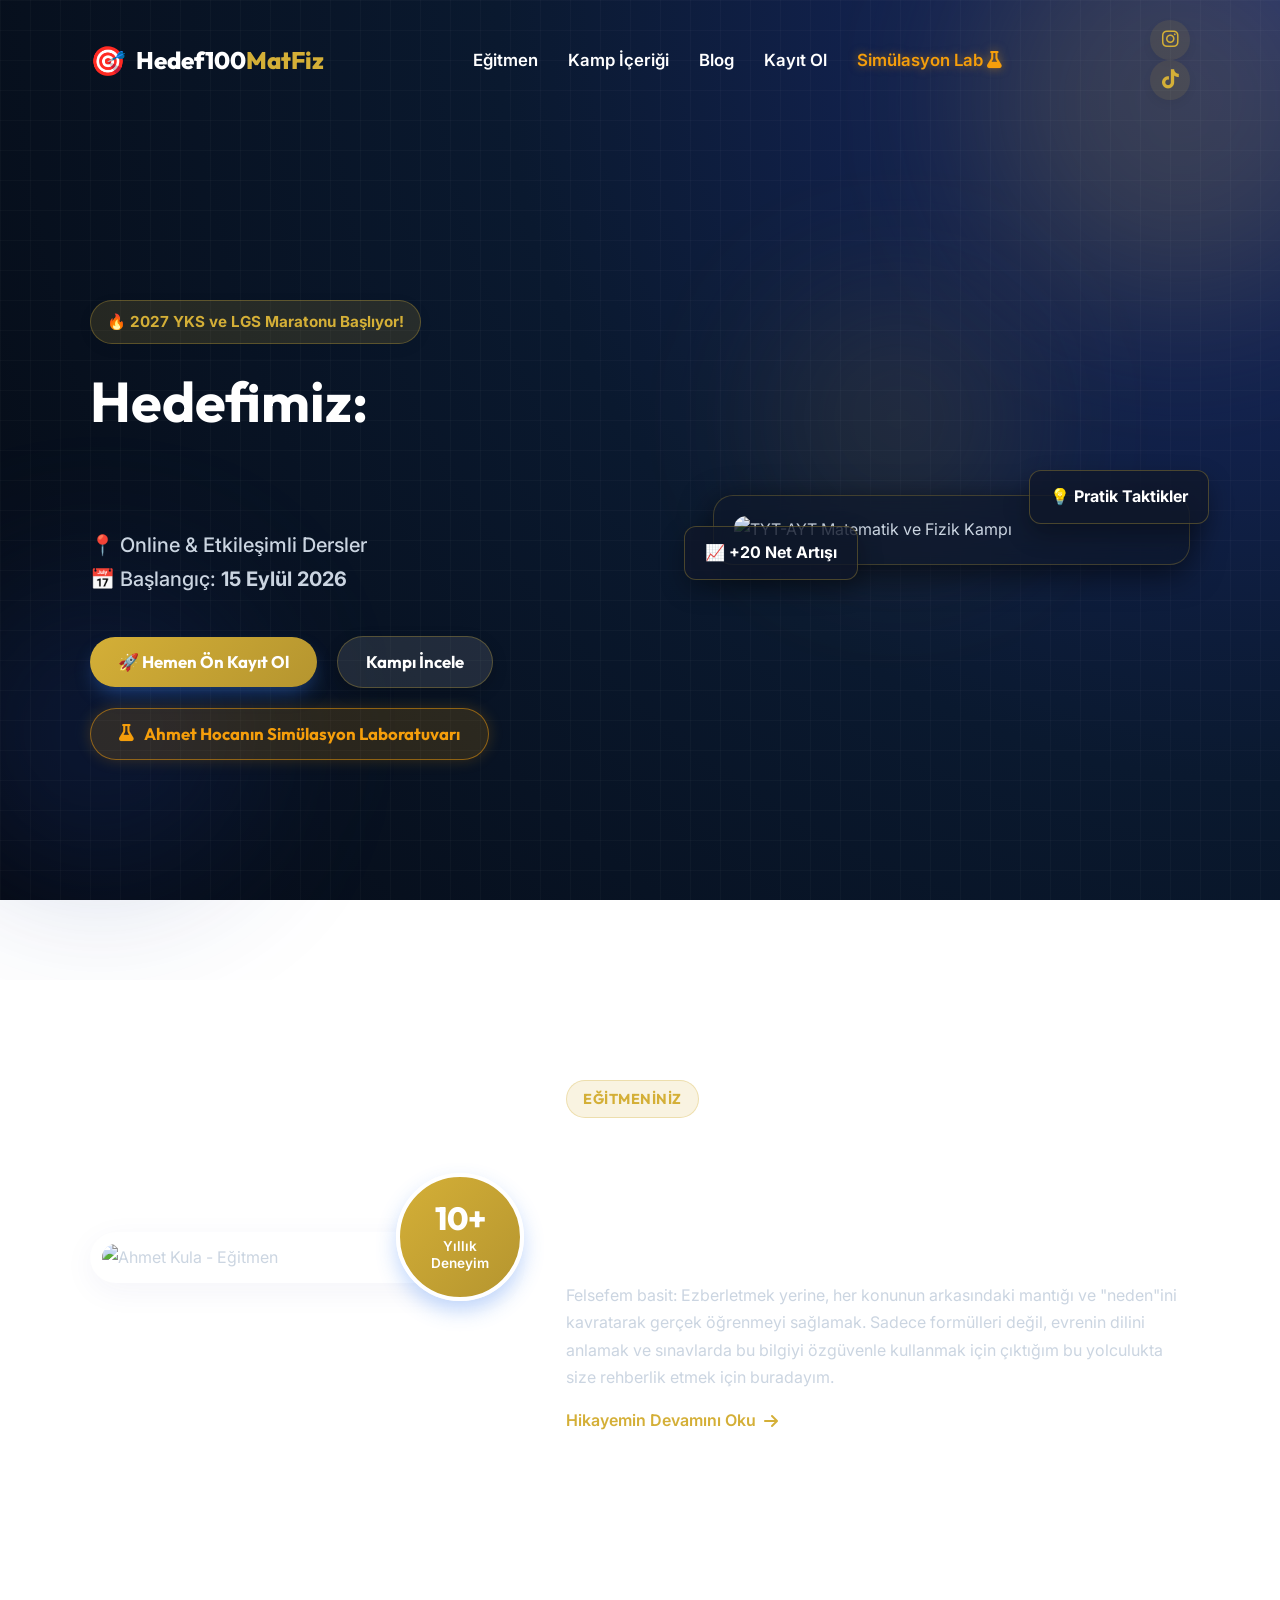
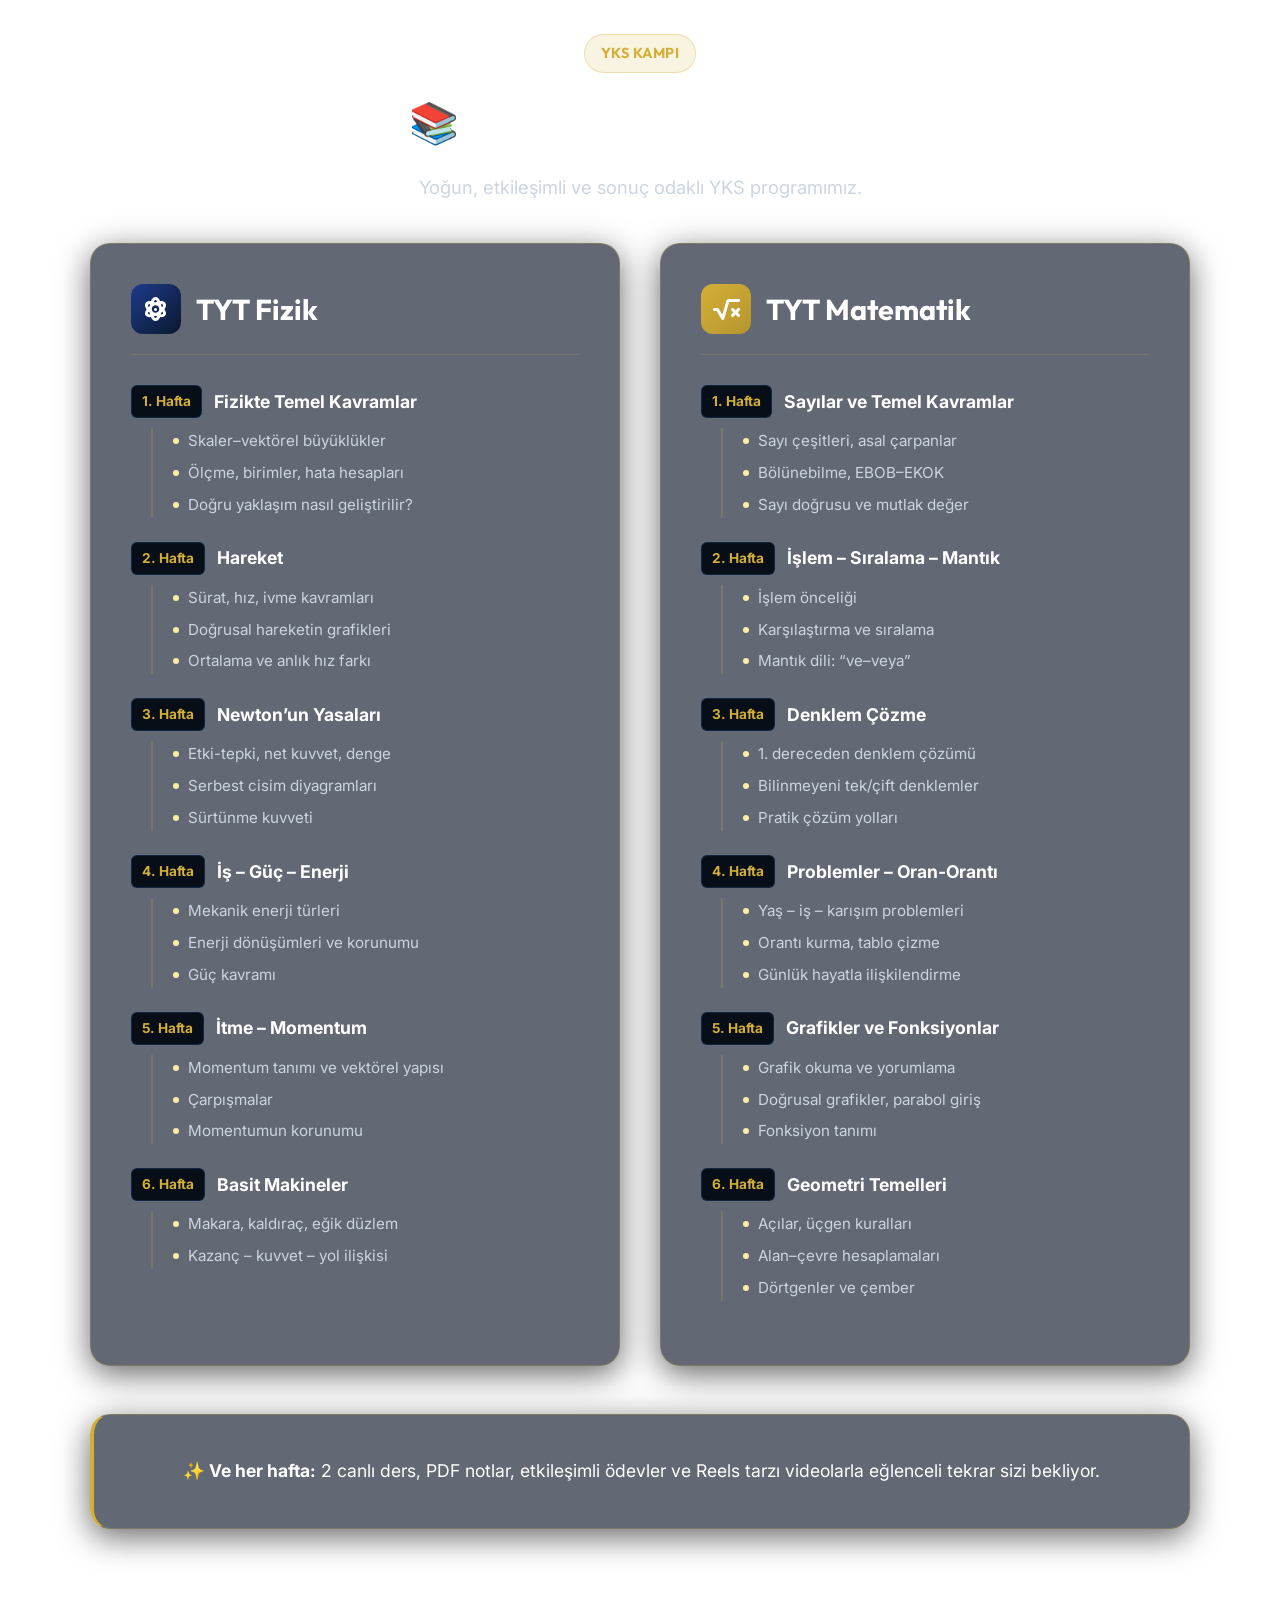
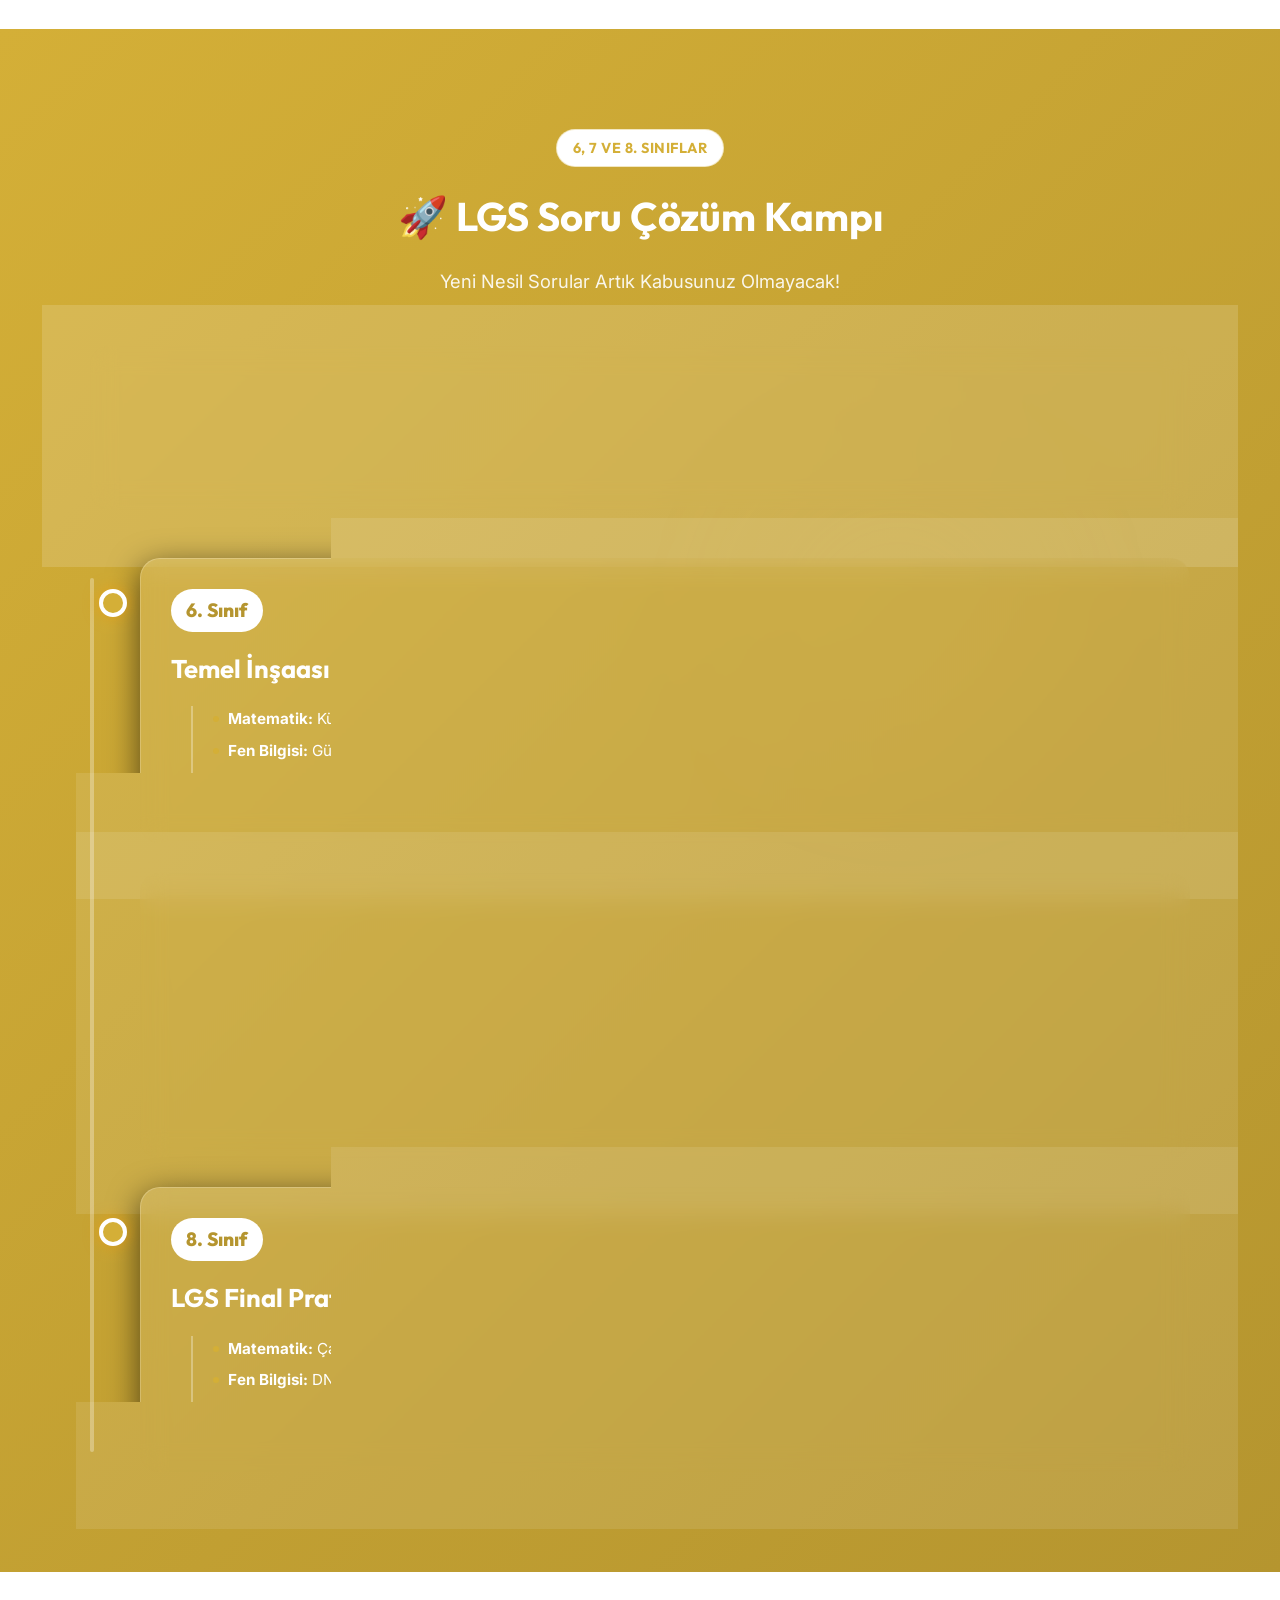
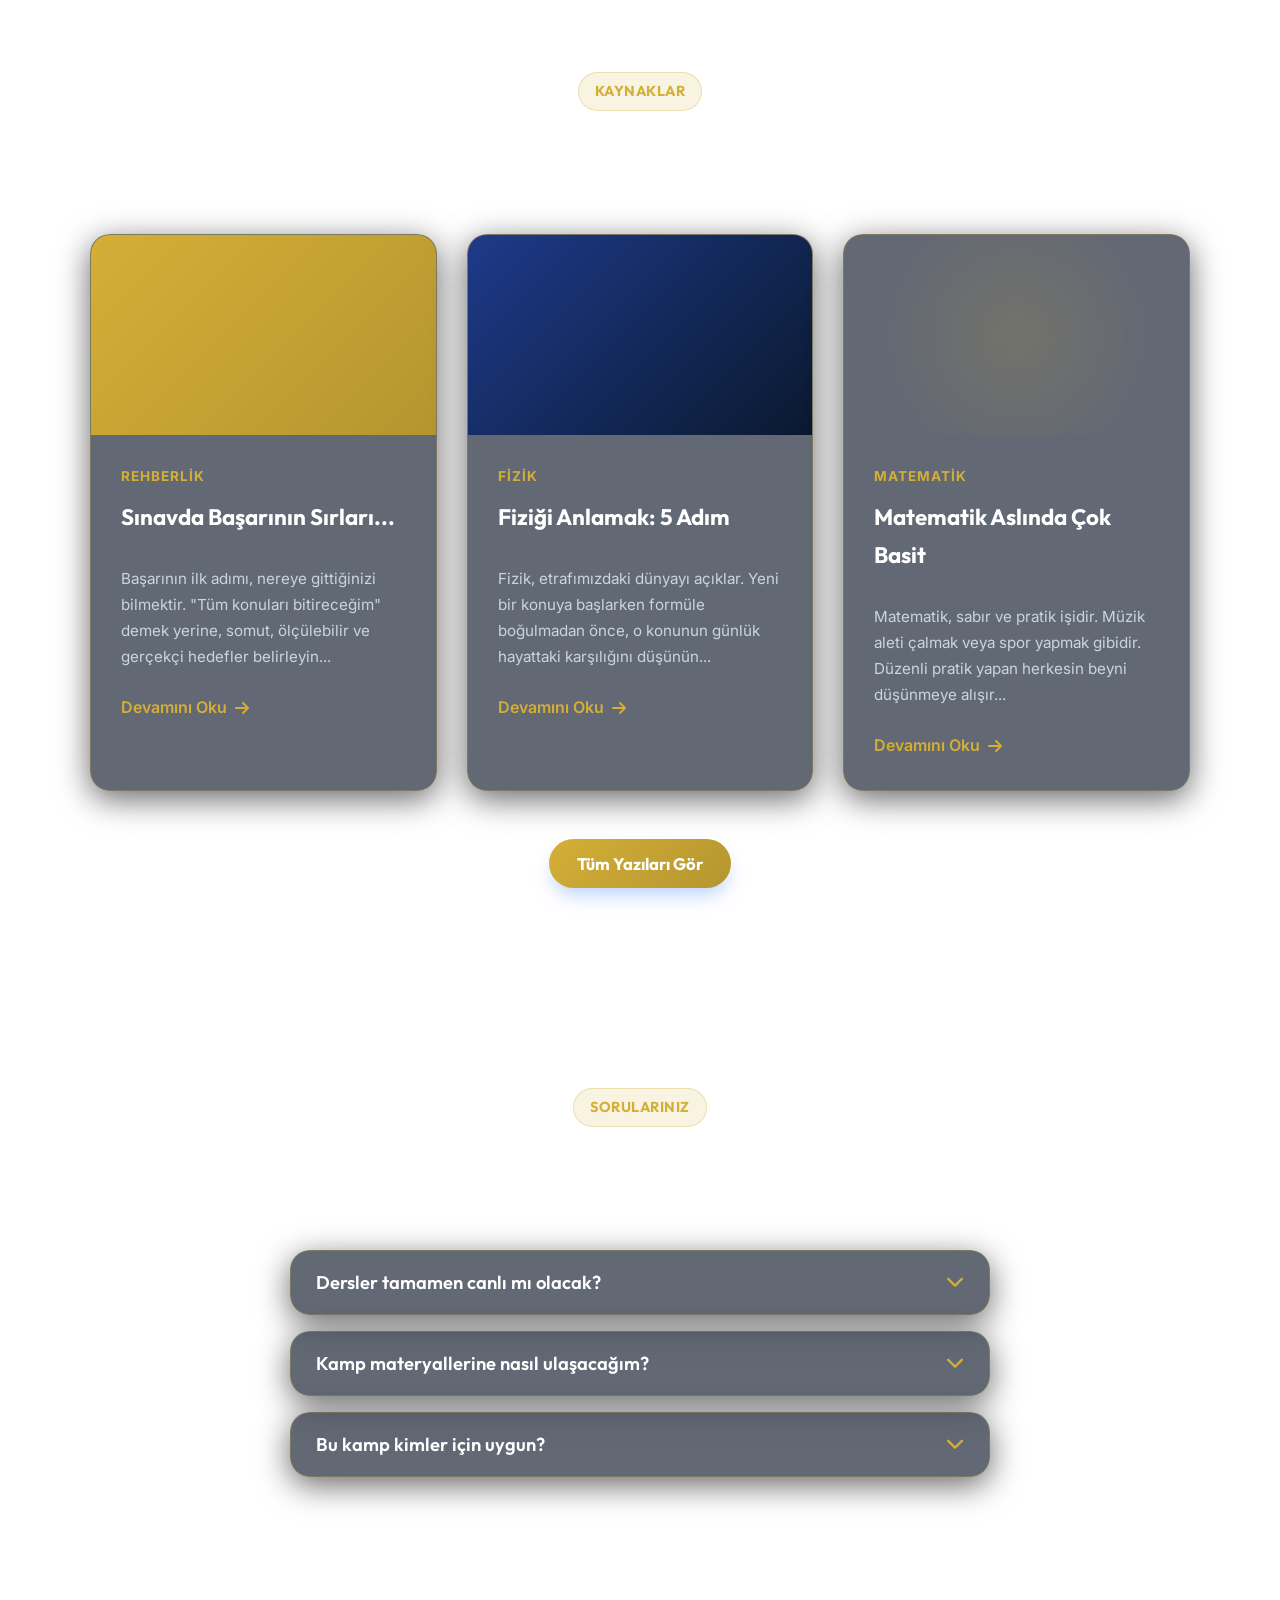
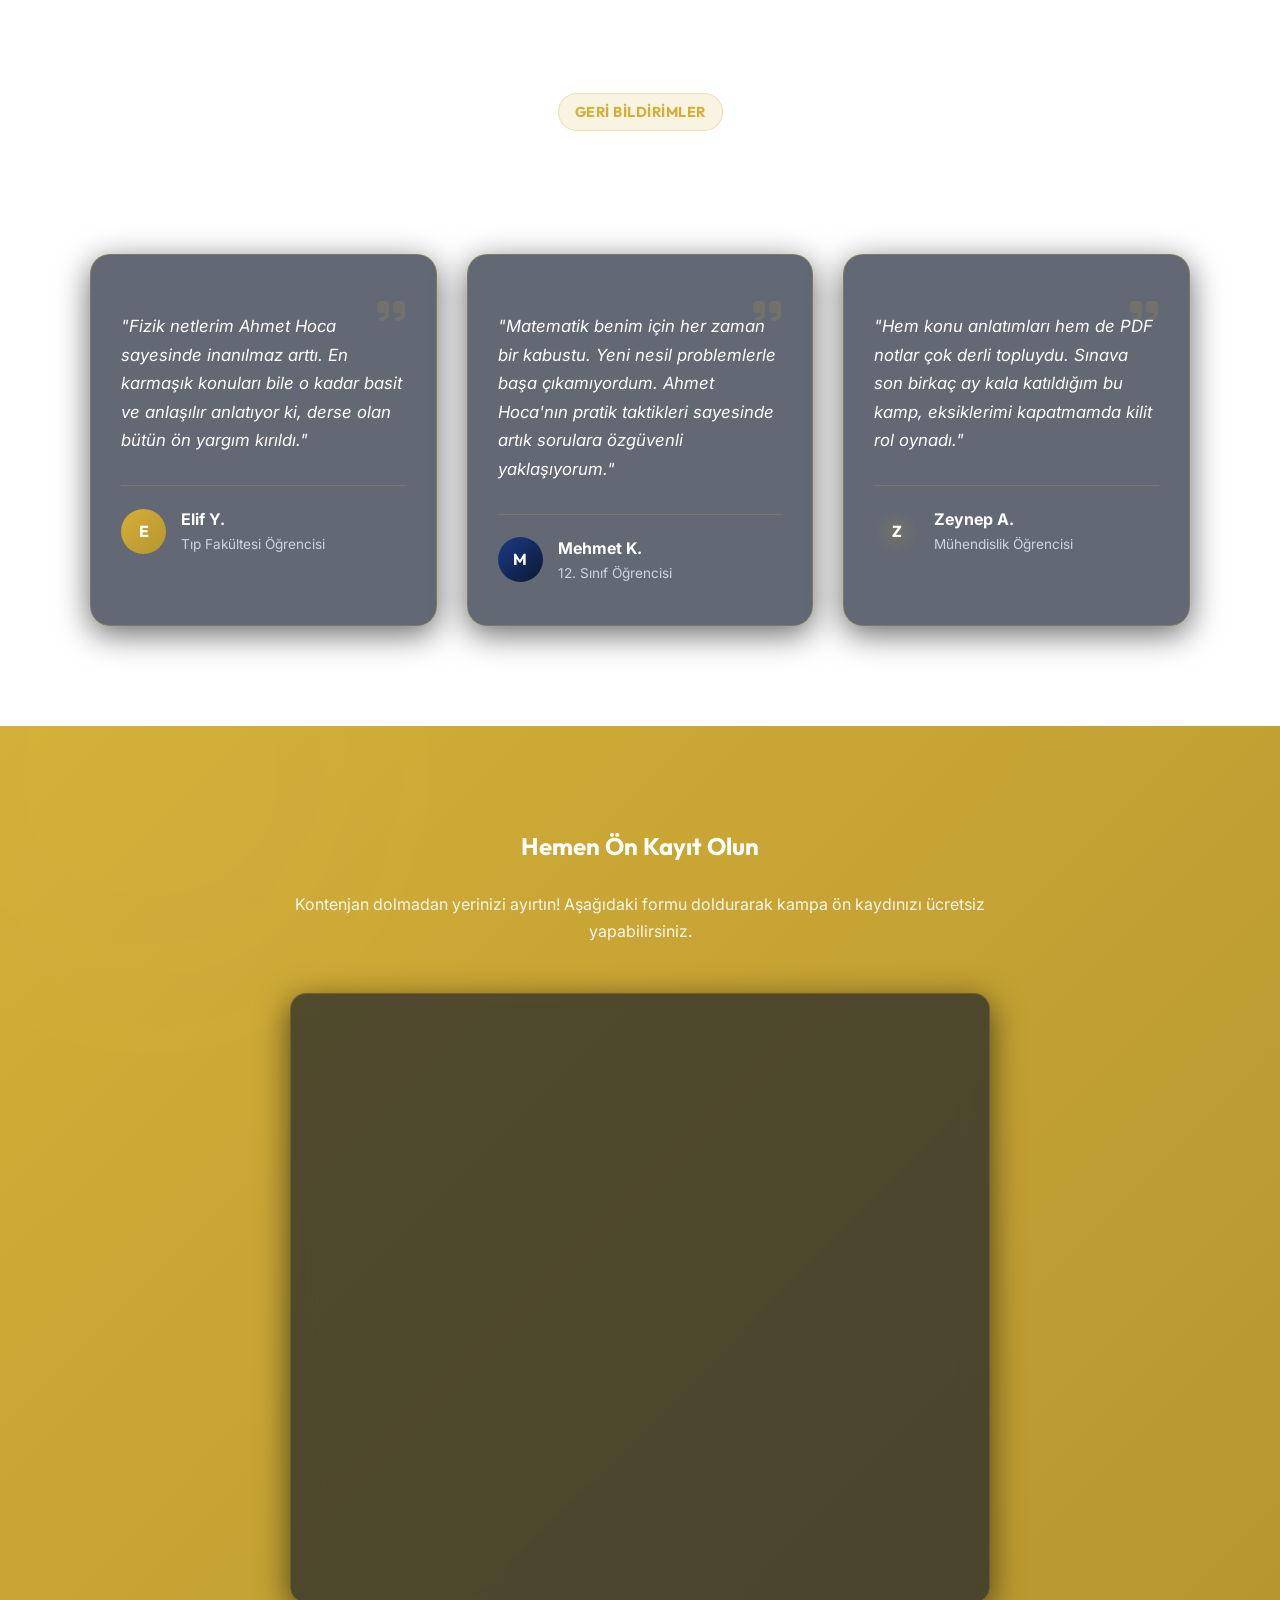
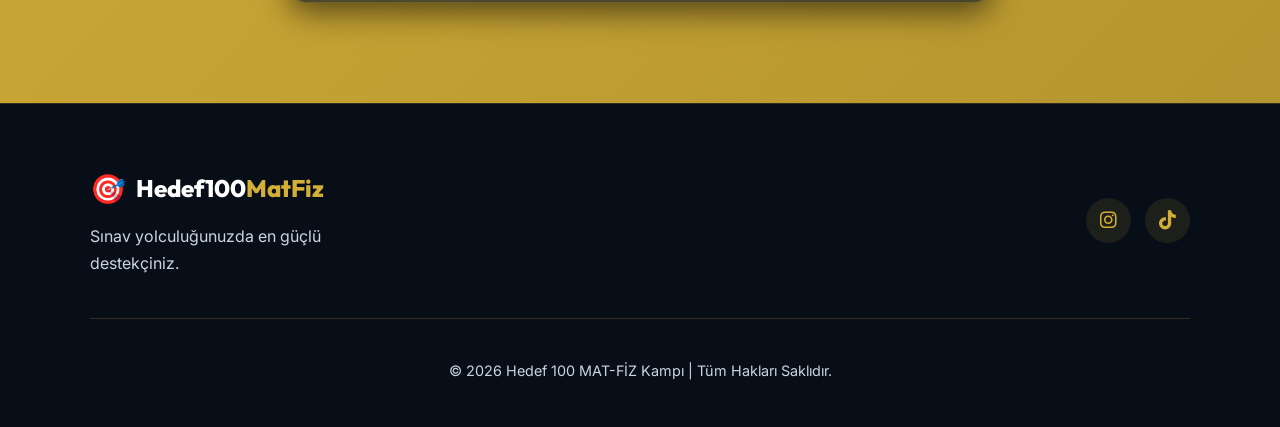
==== commit 949de0fc: "Fix layout breakages in navbar and hero section" ====
--- a/index.html
+++ b/index.html
@@ -32,7 +32,7 @@
           <li><a href="#icerik" class="nav-link">Kamp İçeriği</a></li>
           <li><a href="blog.html" class="nav-link">Blog</a></li>
           <li><a href="#kayit" class="nav-link">Kayıt Ol</a></li>
-          <li><a href="https://hedef100matfiz.github.io/hedef100-sim-lasyon-F-Z-K/" target="_blank" class="nav-link" style="color: #f59e0b; text-shadow: 0 0 10px rgba(245, 158, 11, 0.5);">Ahmet Hocanın Simülasyon Laboratuvarı <i class="fas fa-flask"></i></a></li>
+          <li><a href="https://hedef100matfiz.github.io/hedef100-sim-lasyon-F-Z-K/" target="_blank" class="nav-link" style="color: #f59e0b; text-shadow: 0 0 10px rgba(245, 158, 11, 0.5);">Simülasyon Lab <i class="fas fa-flask"></i></a></li>
         </ul>
       </div>
       <div class="navbar-right">
--- a/style.css
+++ b/style.css
@@ -124,6 +124,8 @@
   cursor: pointer;
   border: none;
   gap: 10px;
+  text-align: center;
+  line-height: 1.3;
 }
 
 .primary-button {
@@ -251,7 +253,7 @@
 .nav-links {
   display: flex;
   list-style: none;
-  gap: 35px;
+  gap: 30px;
   margin: 0; padding: 0;
 }
 .nav-link {
@@ -329,7 +331,6 @@
   display: flex;
   align-items: center;
   padding-top: 80px;
-  overflow: hidden;
 }
 
 .hero-bg-elements {
@@ -337,6 +338,7 @@
   top: 0; left: 0; right: 0; bottom: 0;
   z-index: -1;
   background: transparent;
+  overflow: hidden;
 }
 .orb {
   position: absolute;
@@ -407,6 +409,7 @@
   display: flex;
   gap: 20px;
   align-items: center;
+  flex-wrap: wrap;
 }
 
 .hero-image-wrapper {
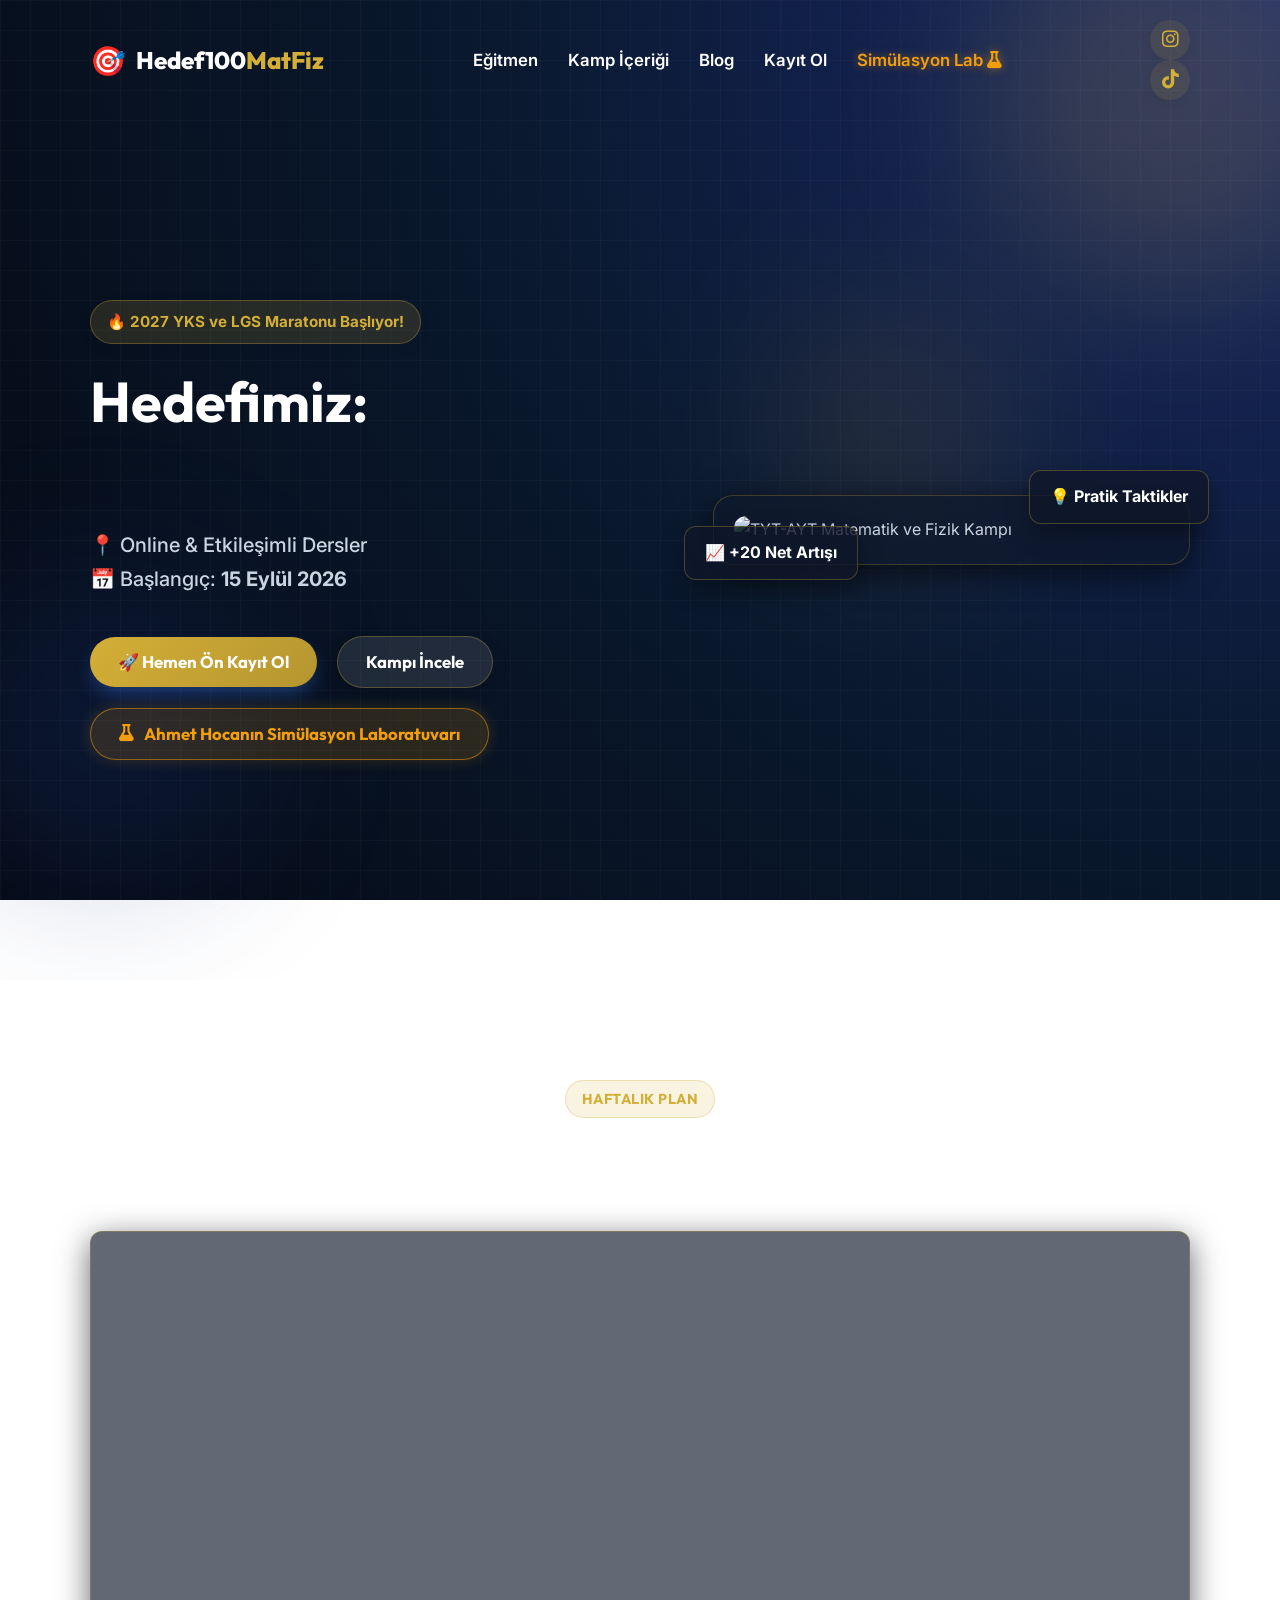
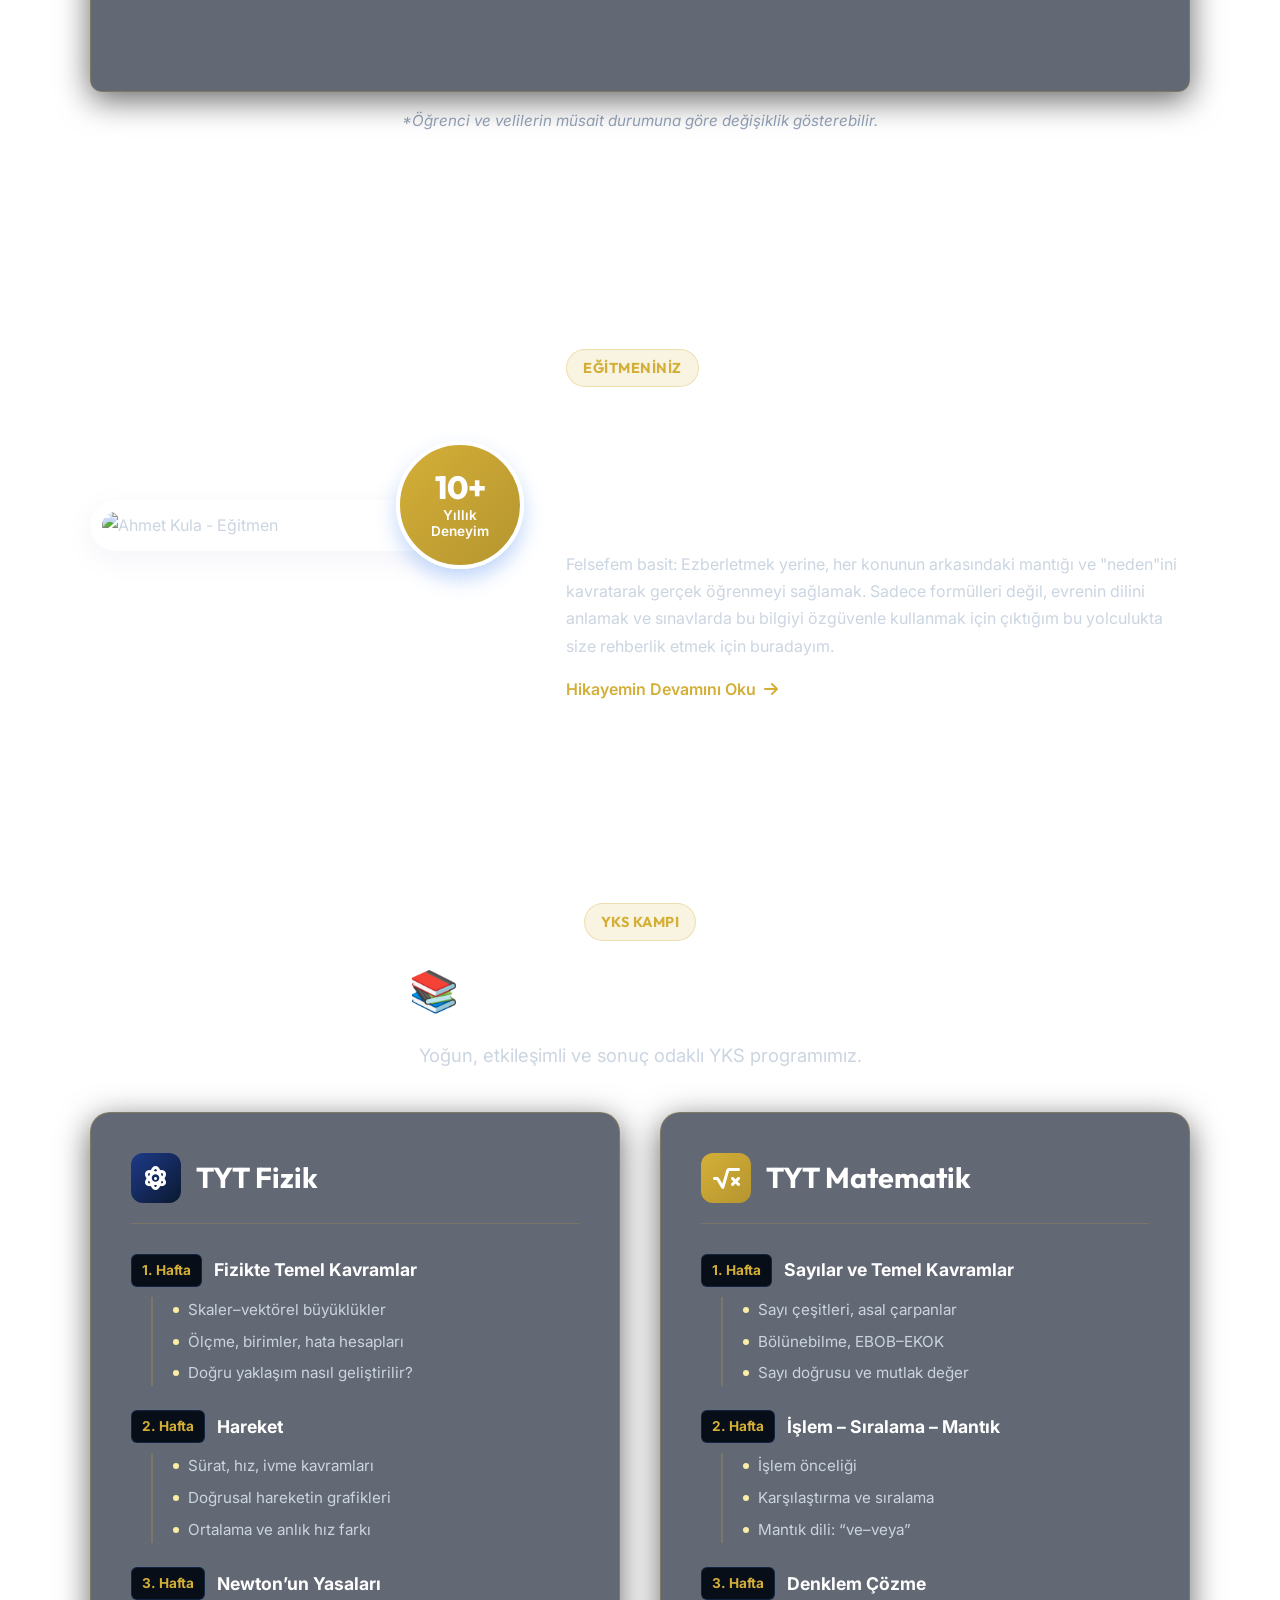
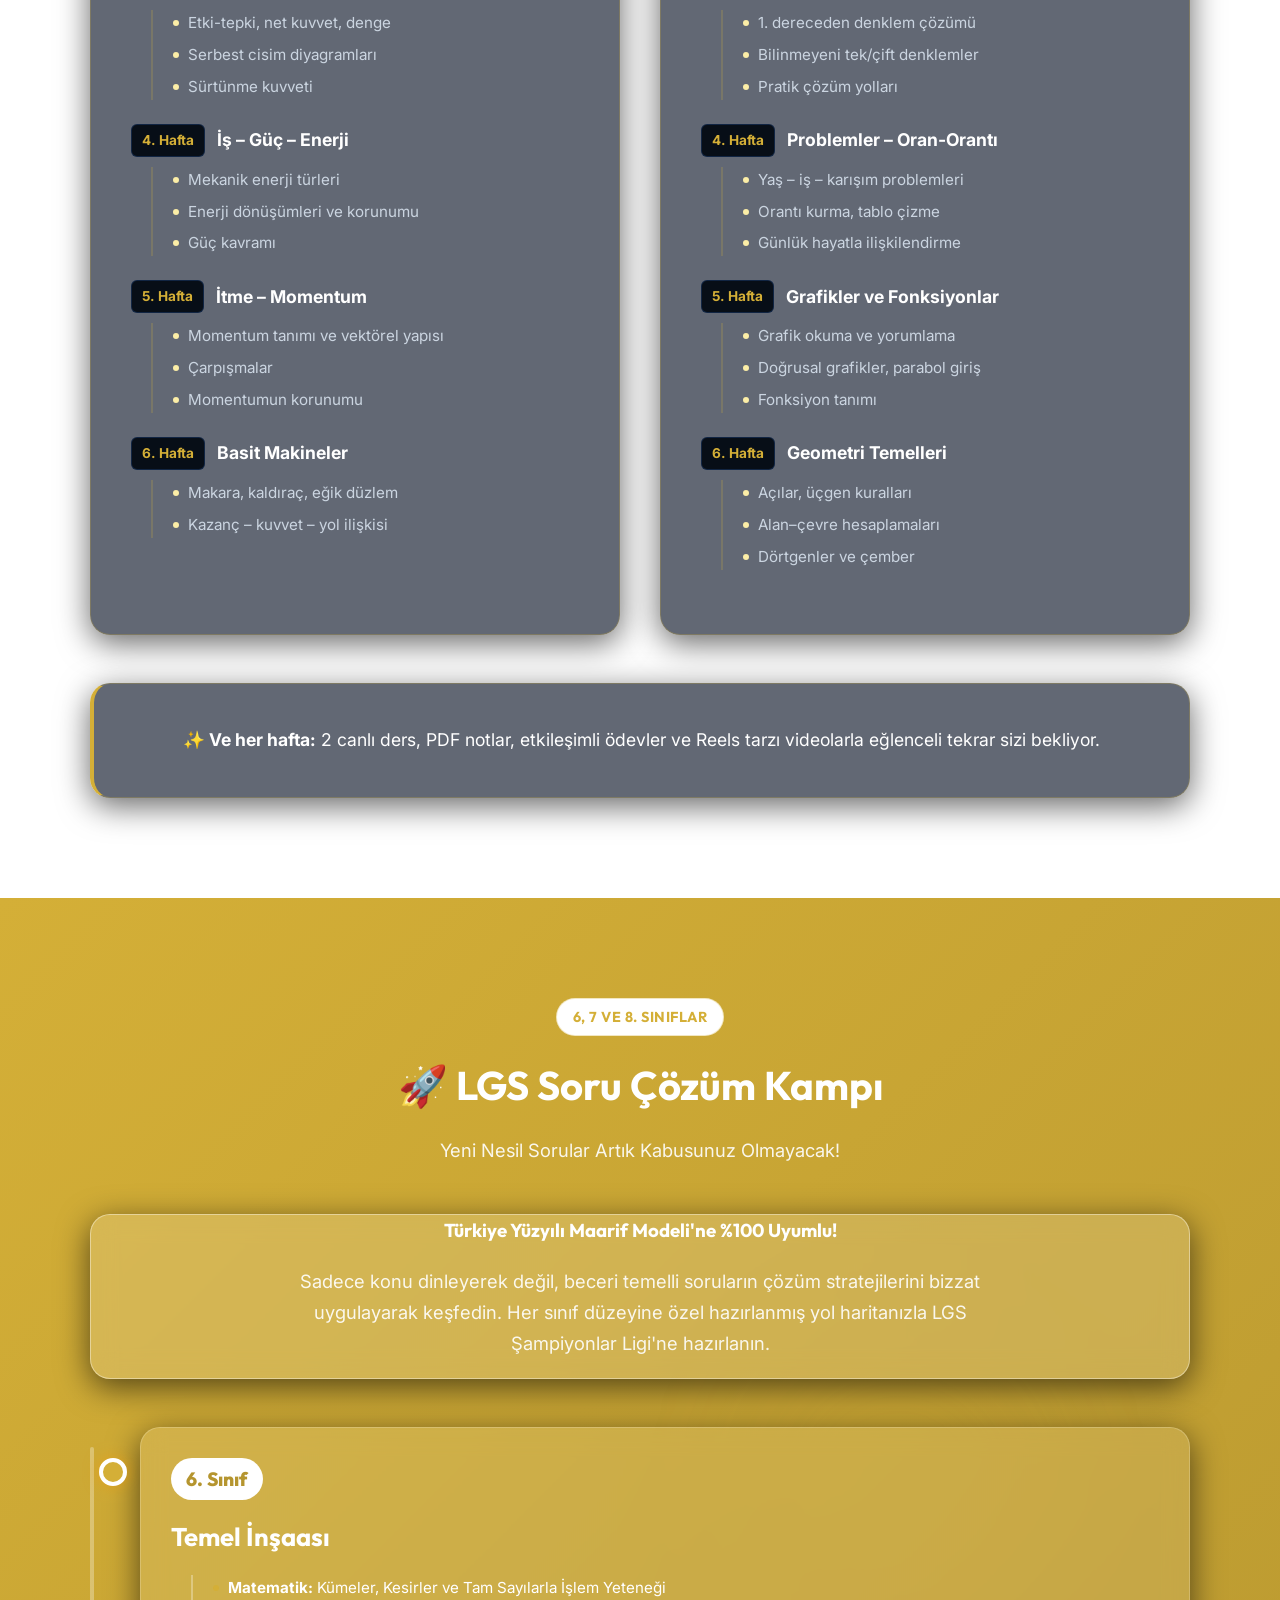
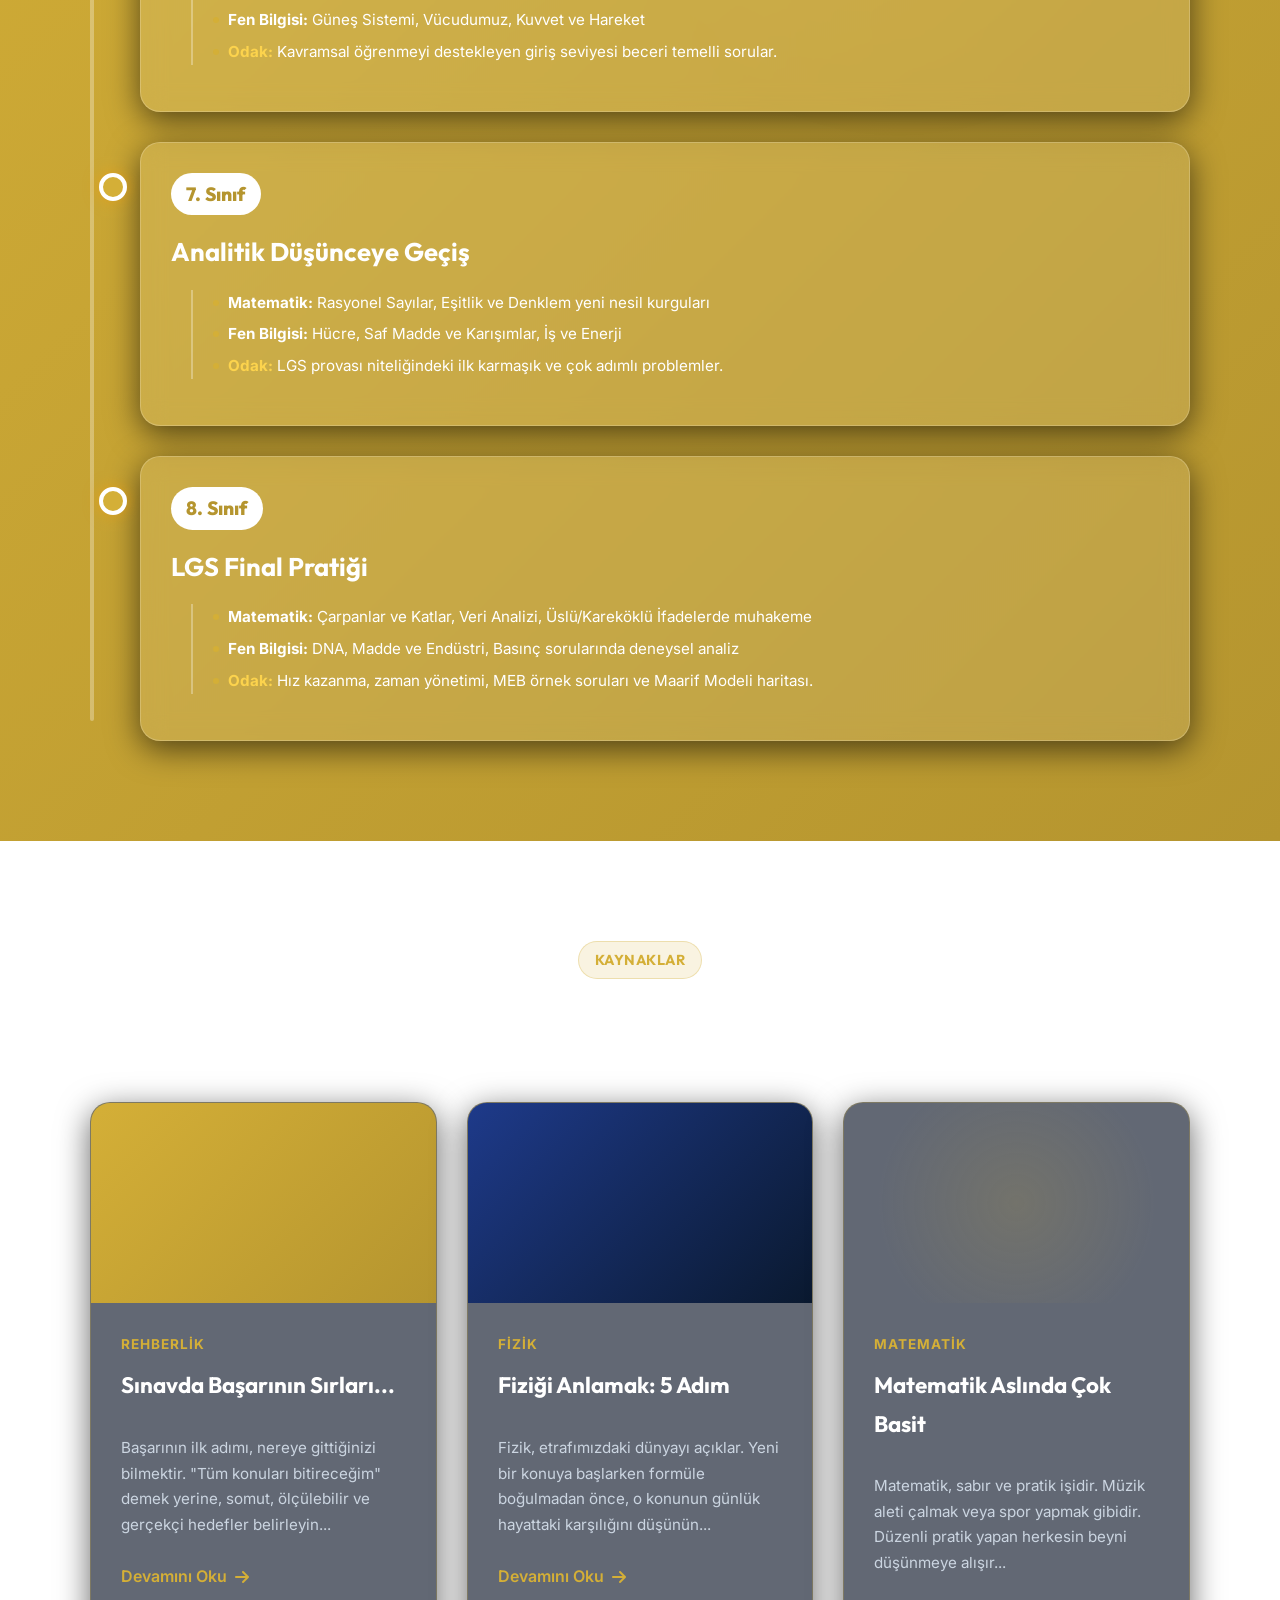
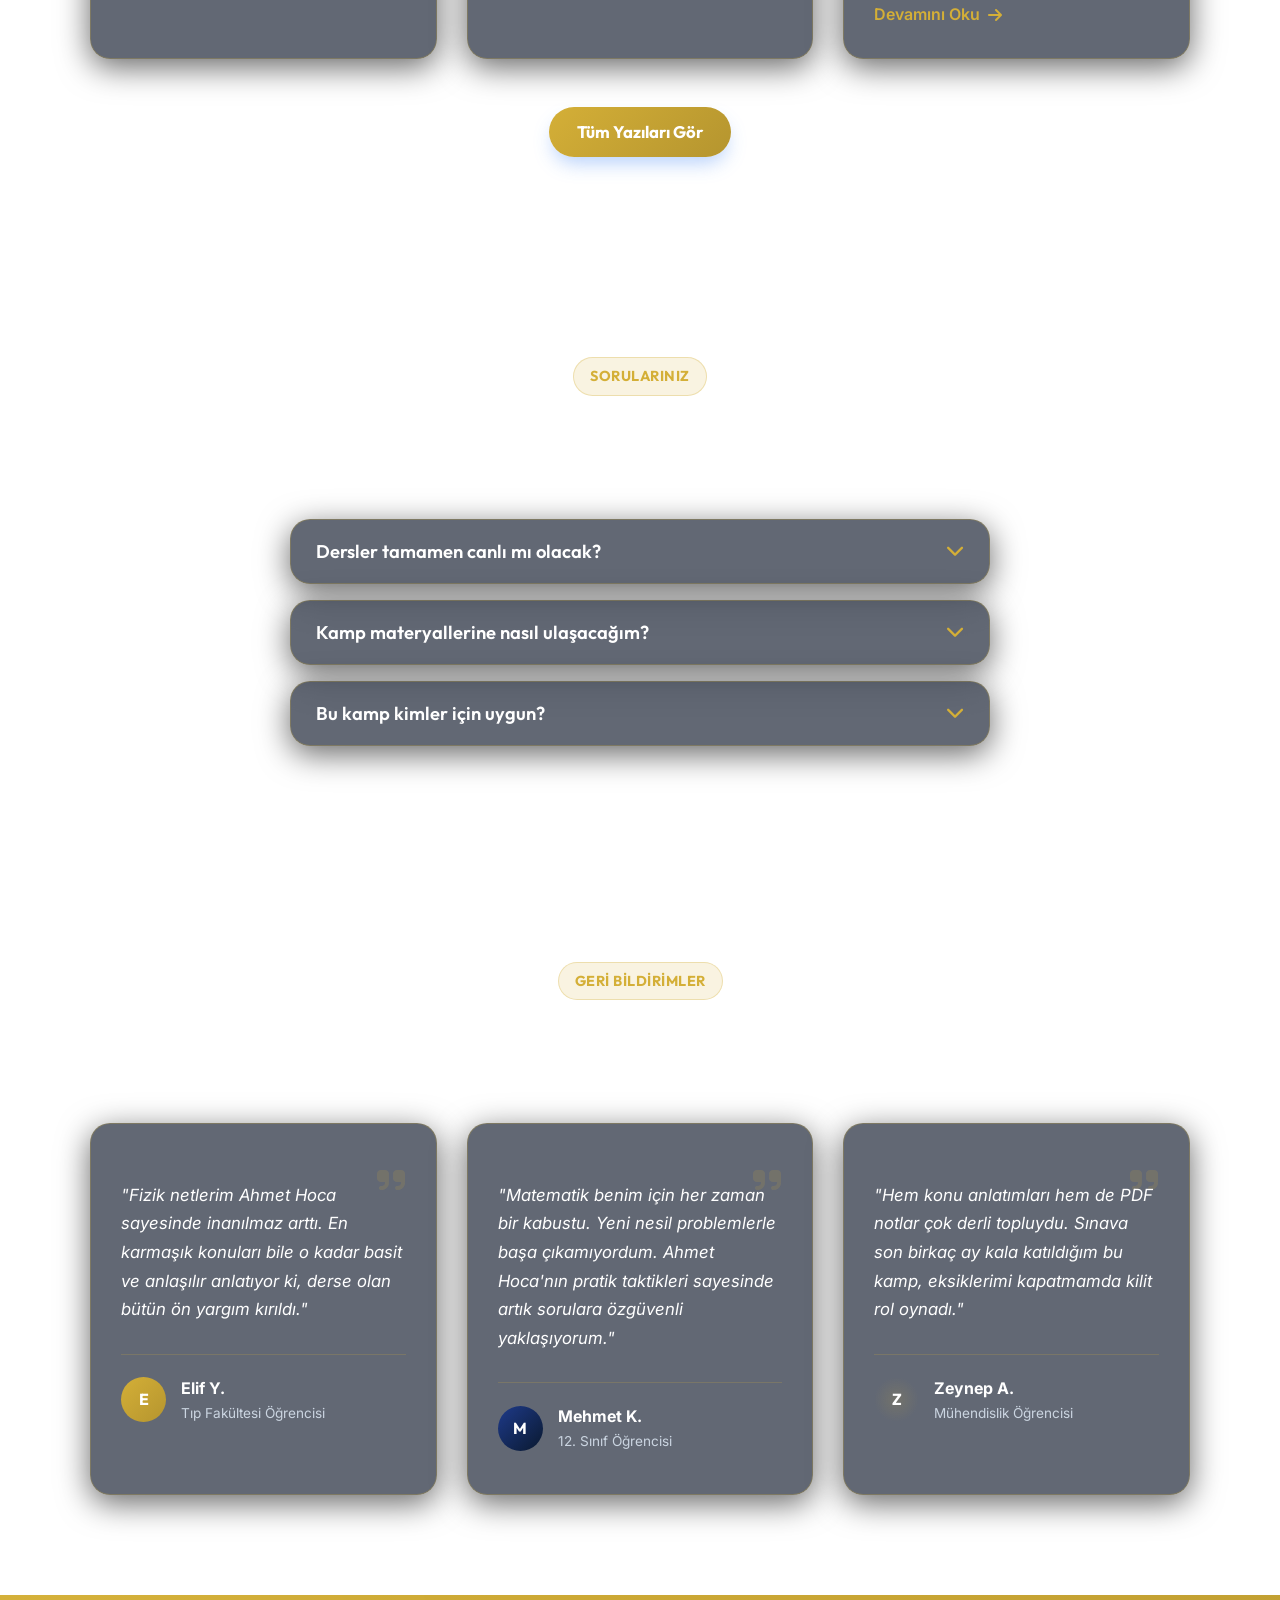
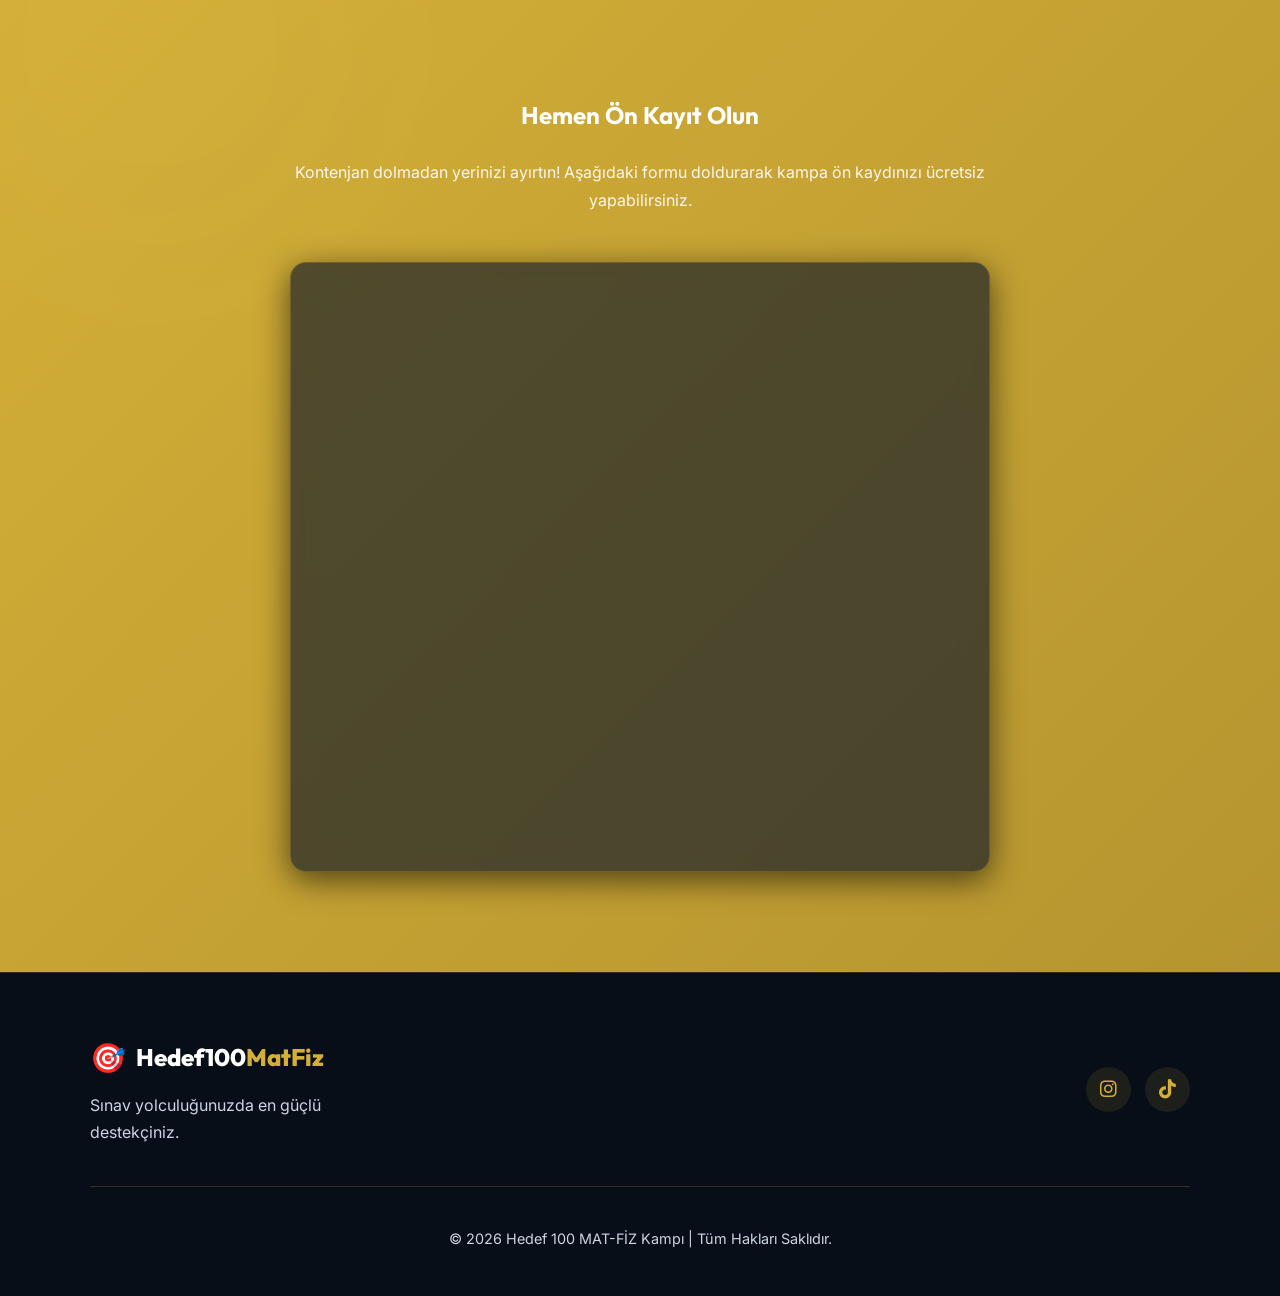
==== commit 5de05aaa: "Add Kamp Programi google sheet and fix dark mode text visibility" ====
--- a/index.html
+++ b/index.html
@@ -86,6 +86,20 @@
 </header>
 
 <main>
+  <section id="program" class="section-padding bg-light">
+    <div class="container">
+      <div class="section-header text-center">
+        <div class="section-badge">Haftalık Plan</div>
+        <h2>Kamp Programı</h2>
+      </div>
+      <div class="glass-card p-2 border-0 shadow-lg form-wrapper" style="margin-top: 30px; overflow: hidden; border-radius: 12px;">
+        <iframe src="https://docs.google.com/spreadsheets/d/145jscXmNrwdW4EnmXbsxXbgc8prEzaUzawA0HemsojY/htmlembed?widget=true&amp;headers=false" width="100%" height="450" frameborder="0" marginheight="0" marginwidth="0">Yükleniyor…</iframe>
+      </div>
+      <p class="text-center mt-3" style="color: var(--text-light); font-size: 0.95rem; font-style: italic;">
+        *Öğrenci ve velilerin müsait durumuna göre değişiklik gösterebilir.
+      </p>
+    </div>
+  </section>
   <section id="hakkinda" class="section-padding overflow-hidden">
     <div class="container">
       <div class="hakkinda-container align-center">
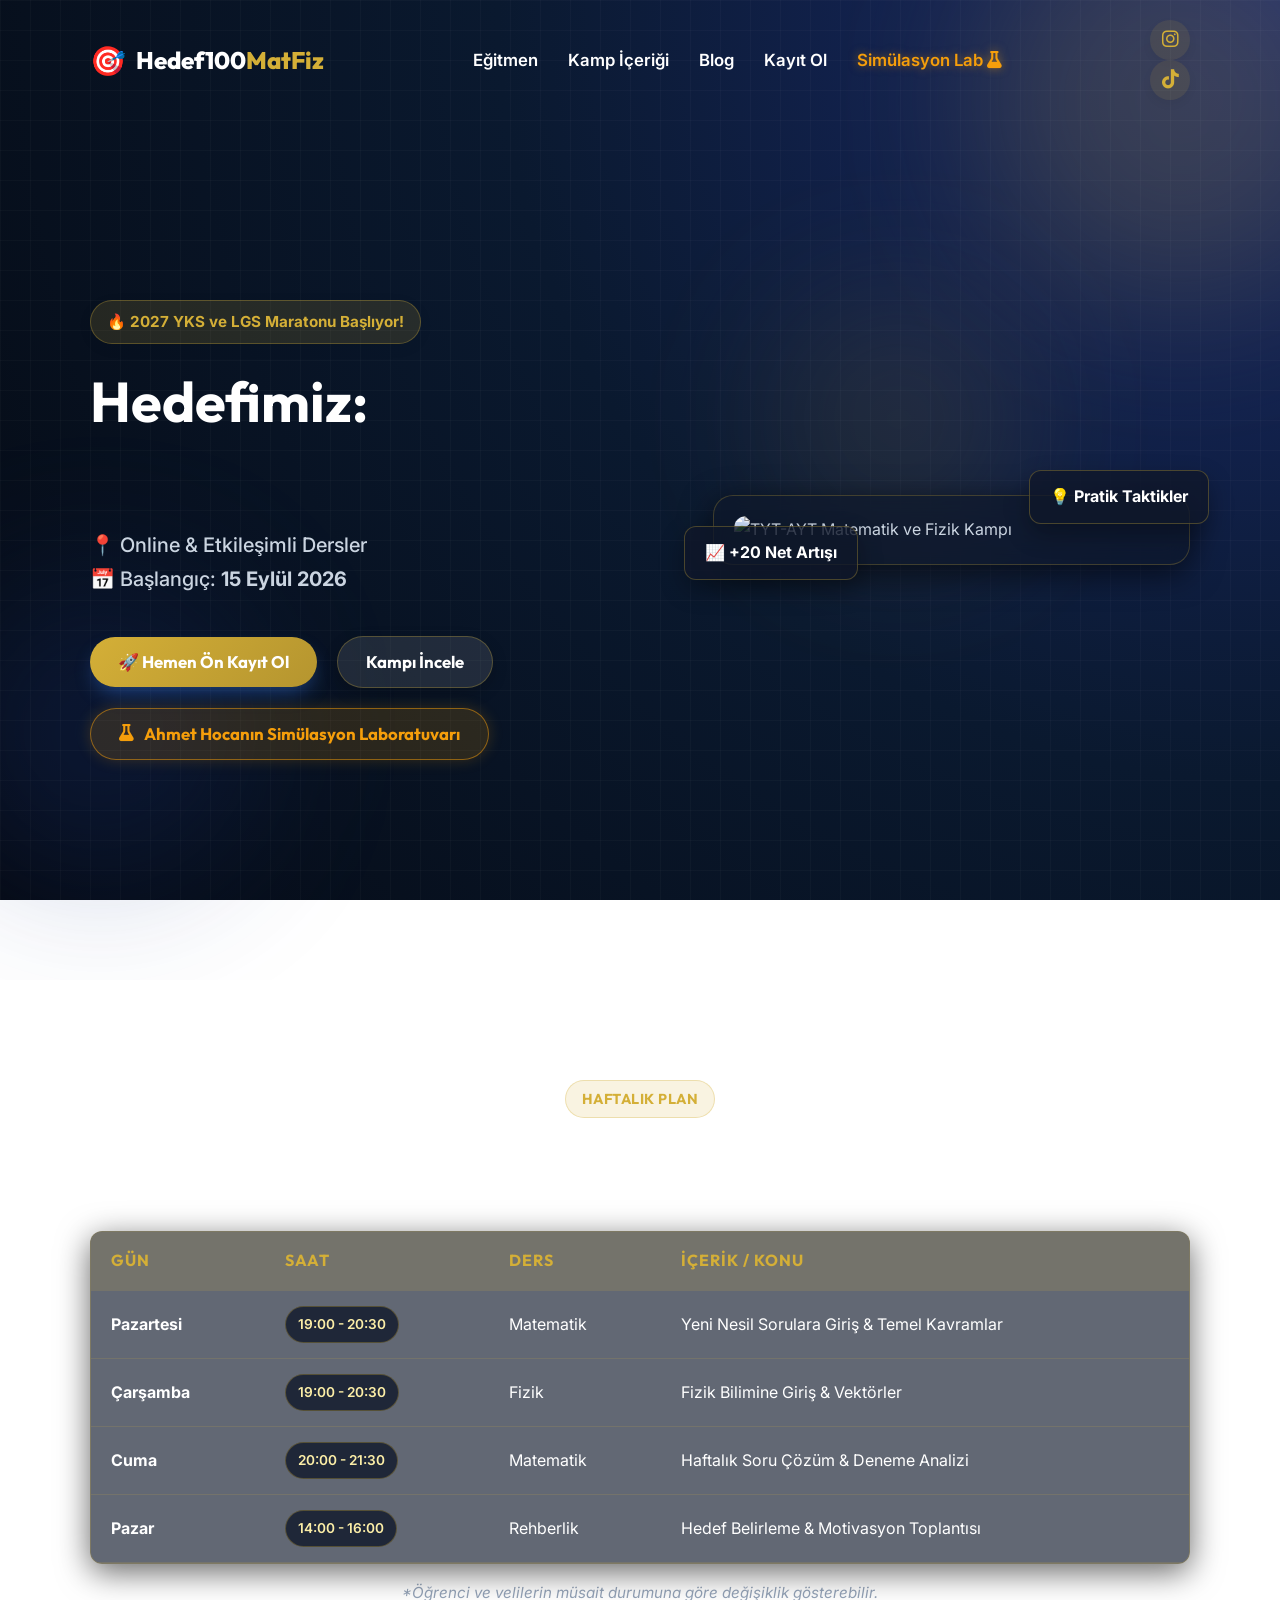
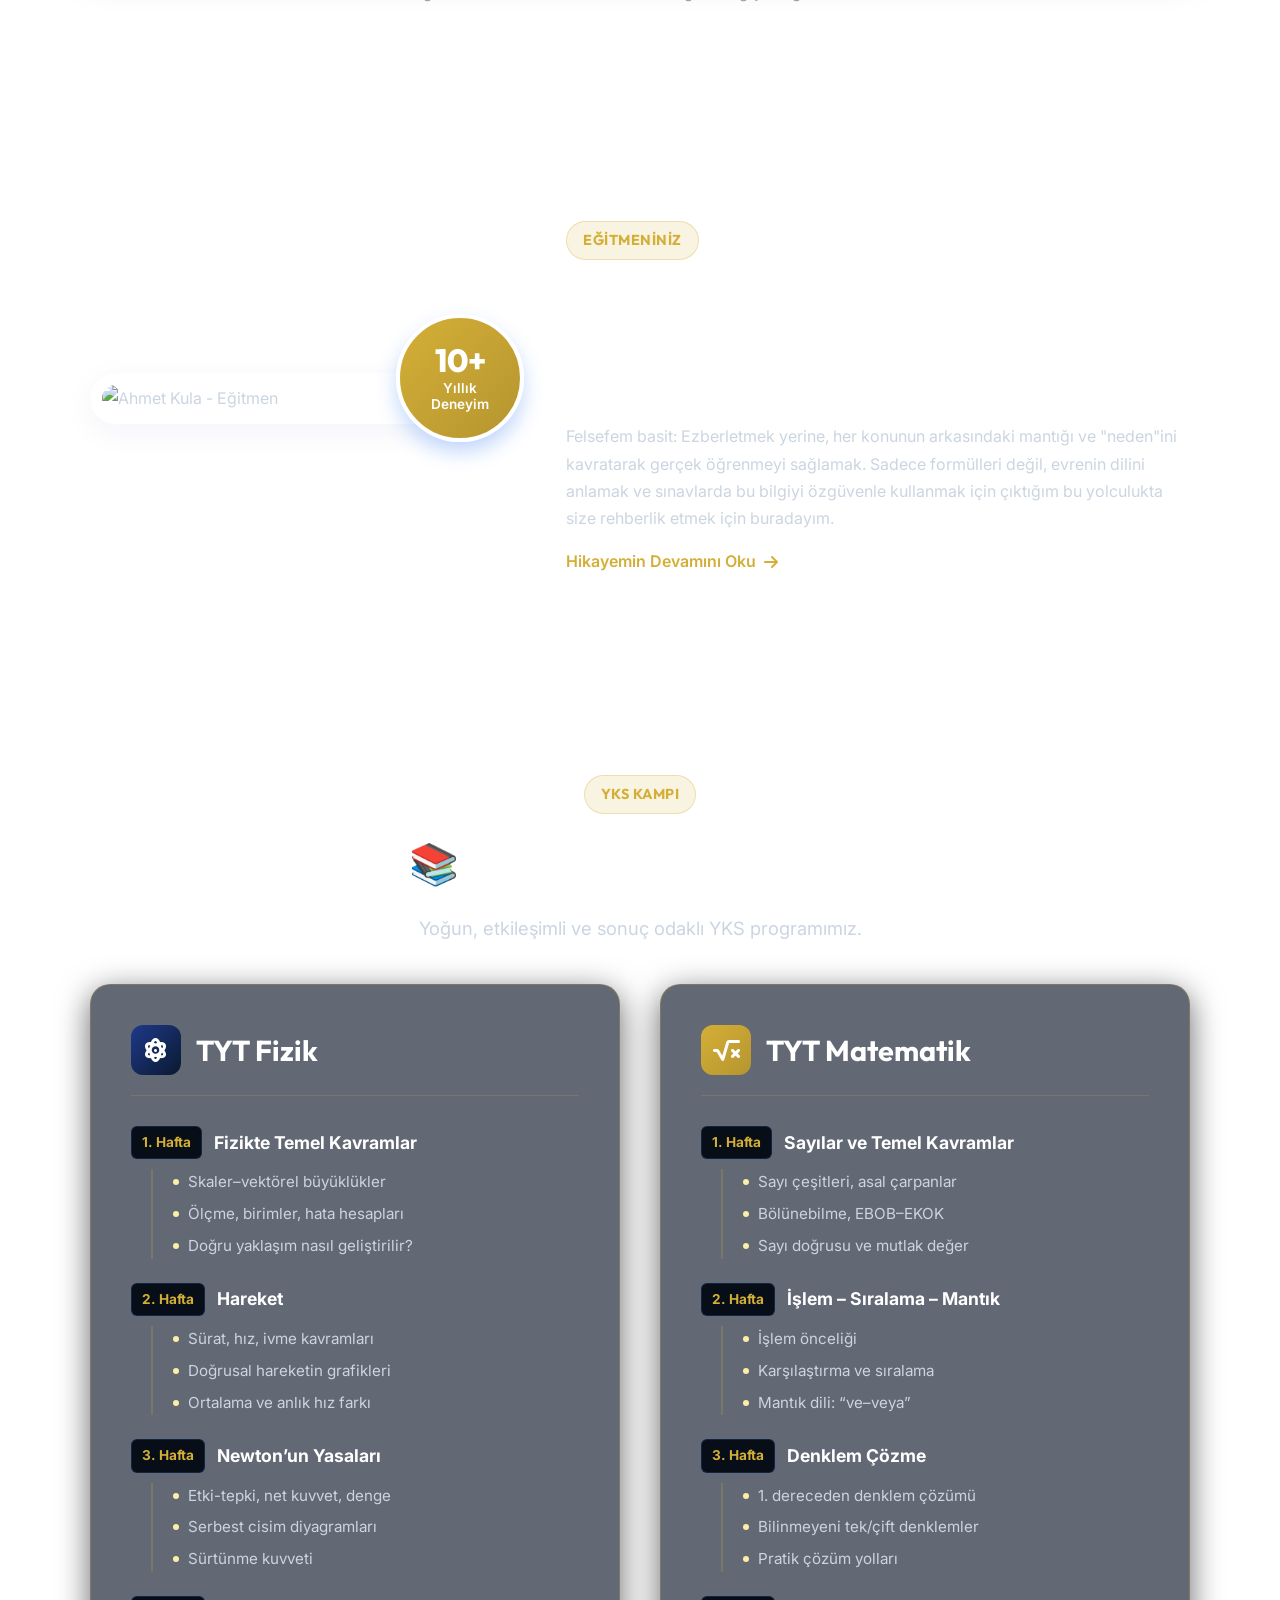
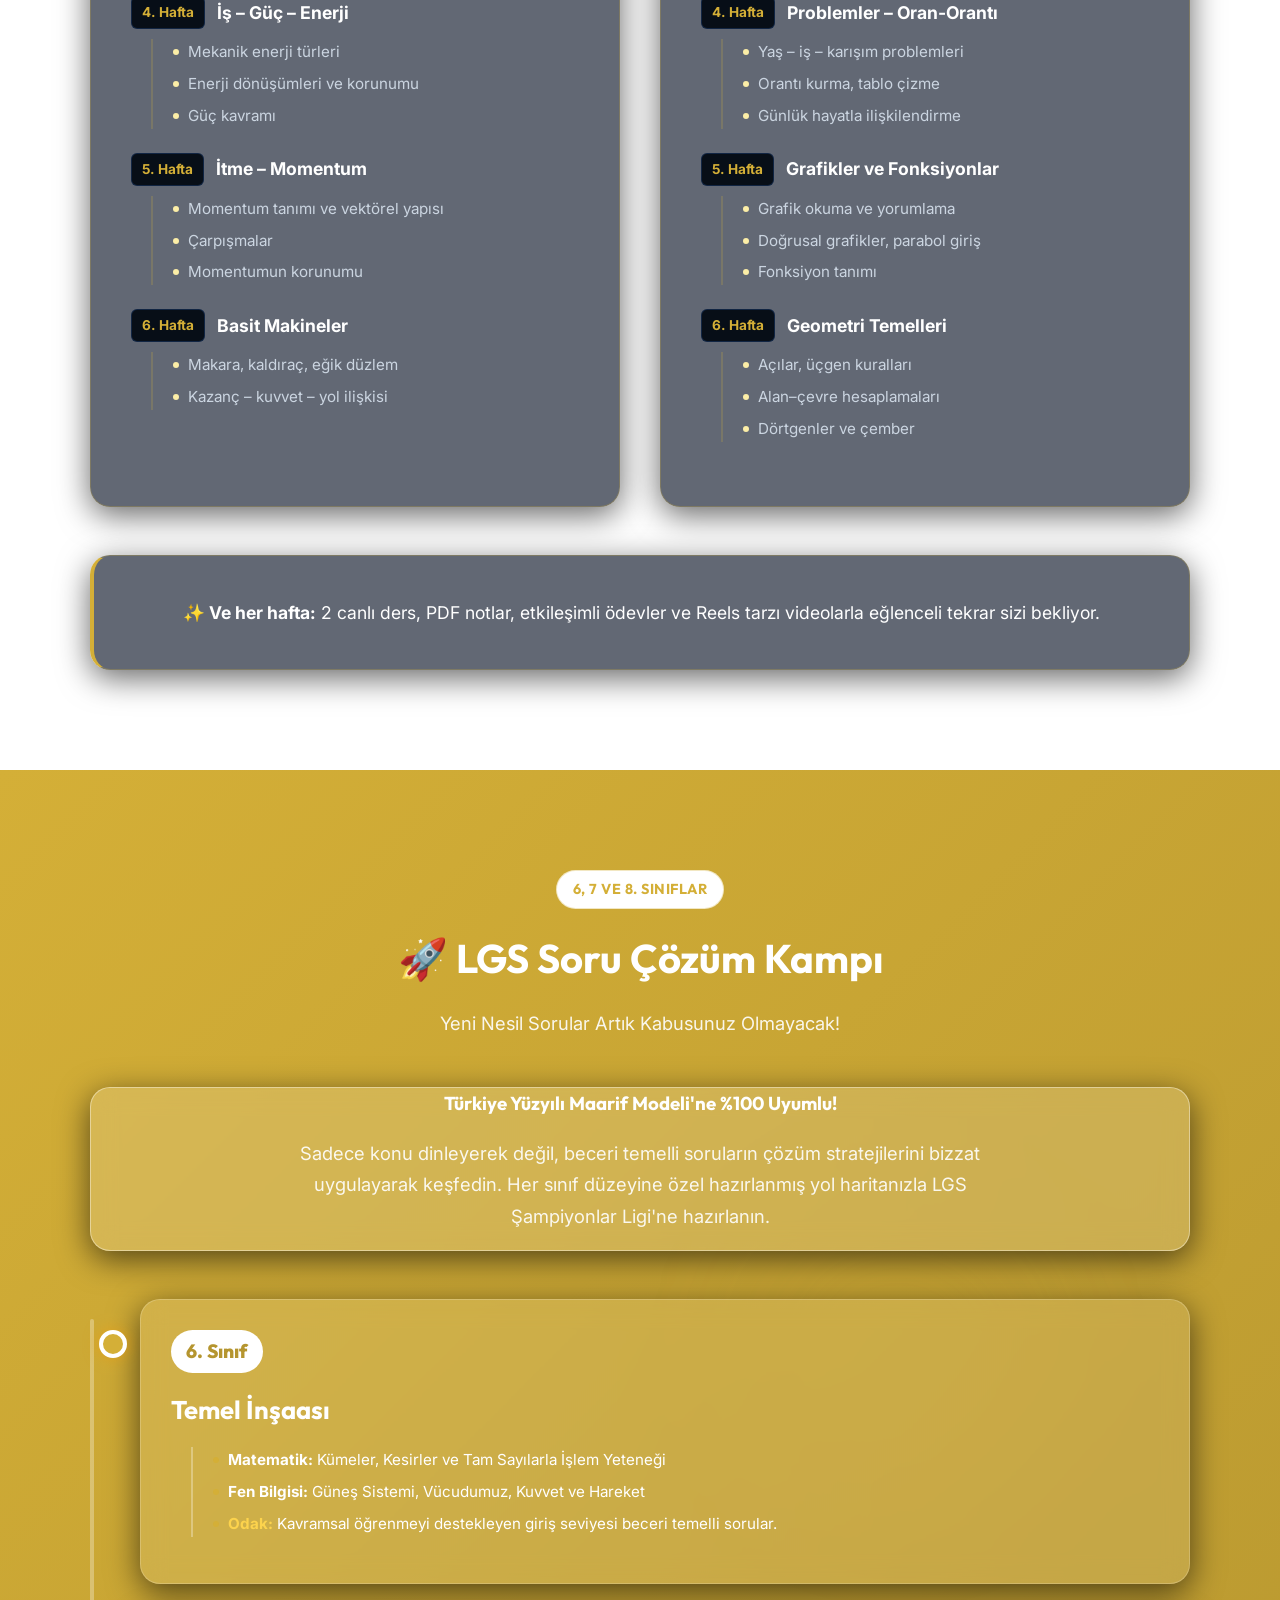
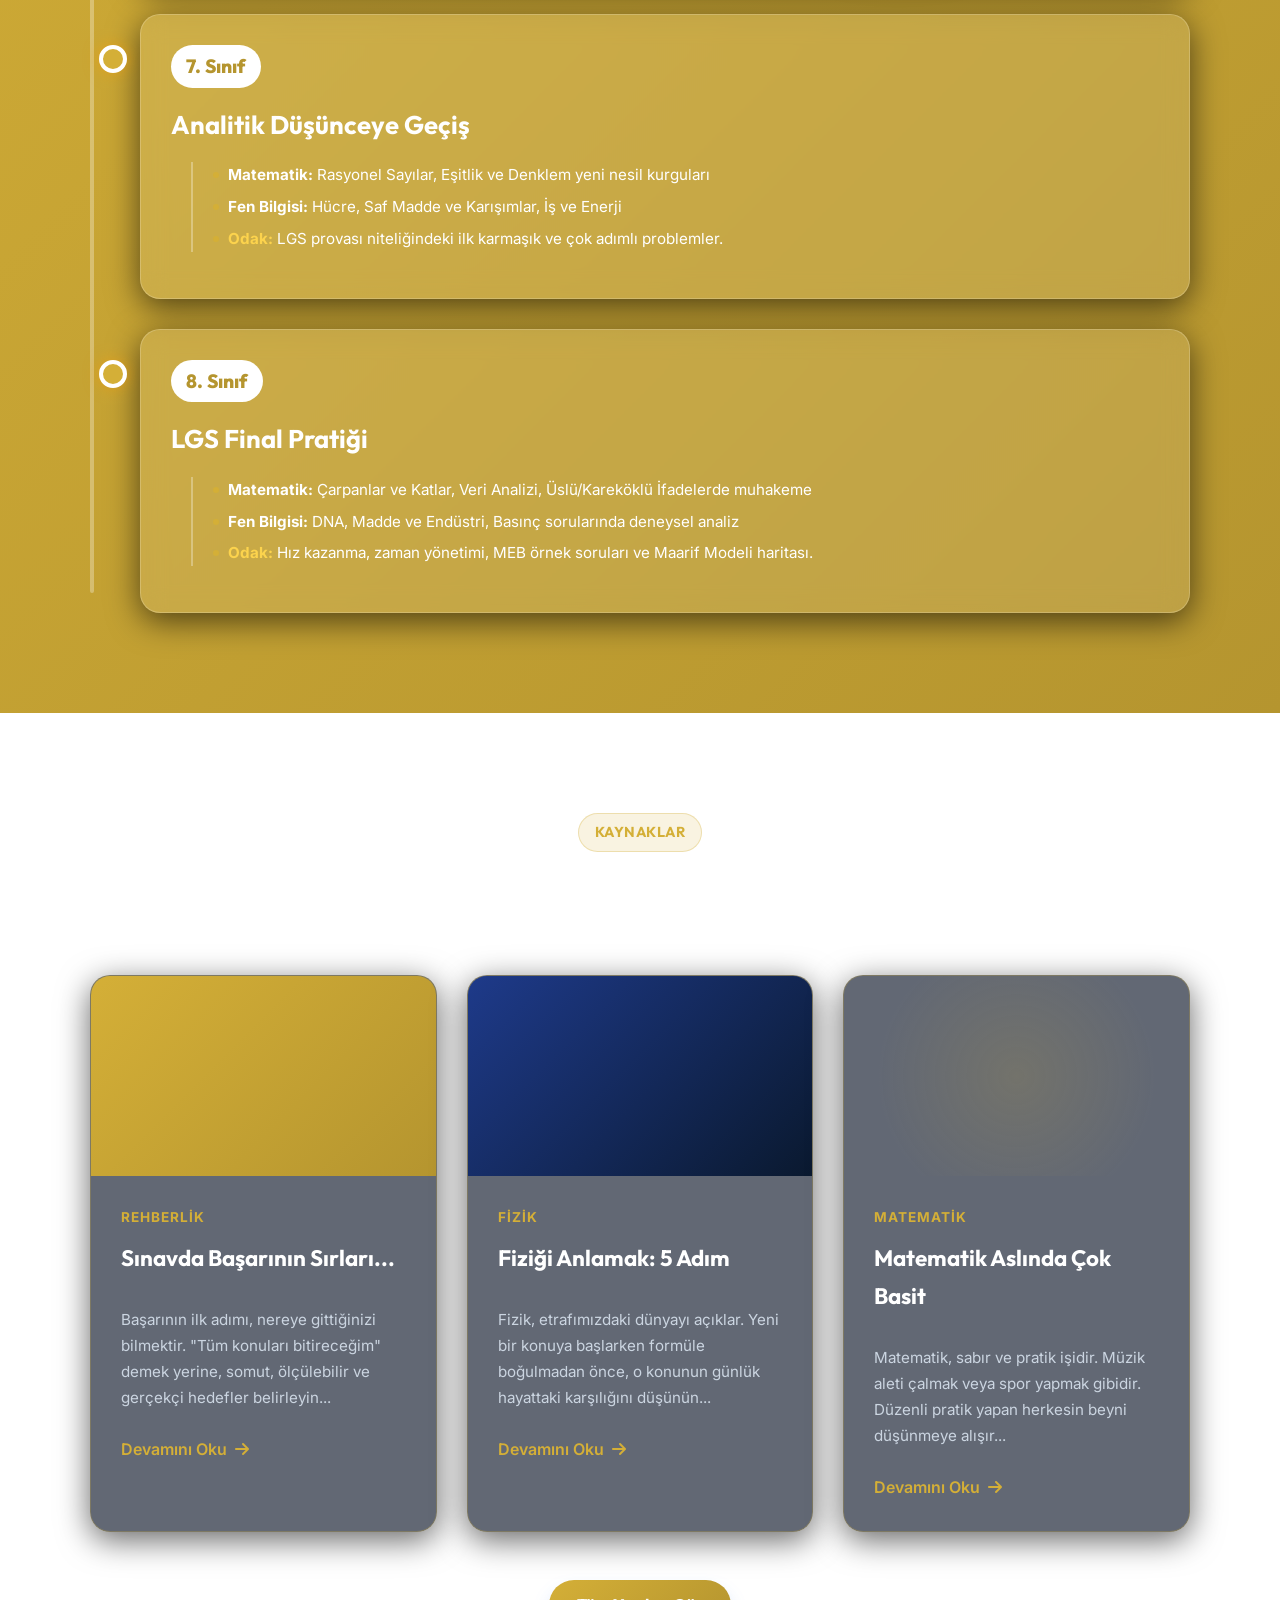
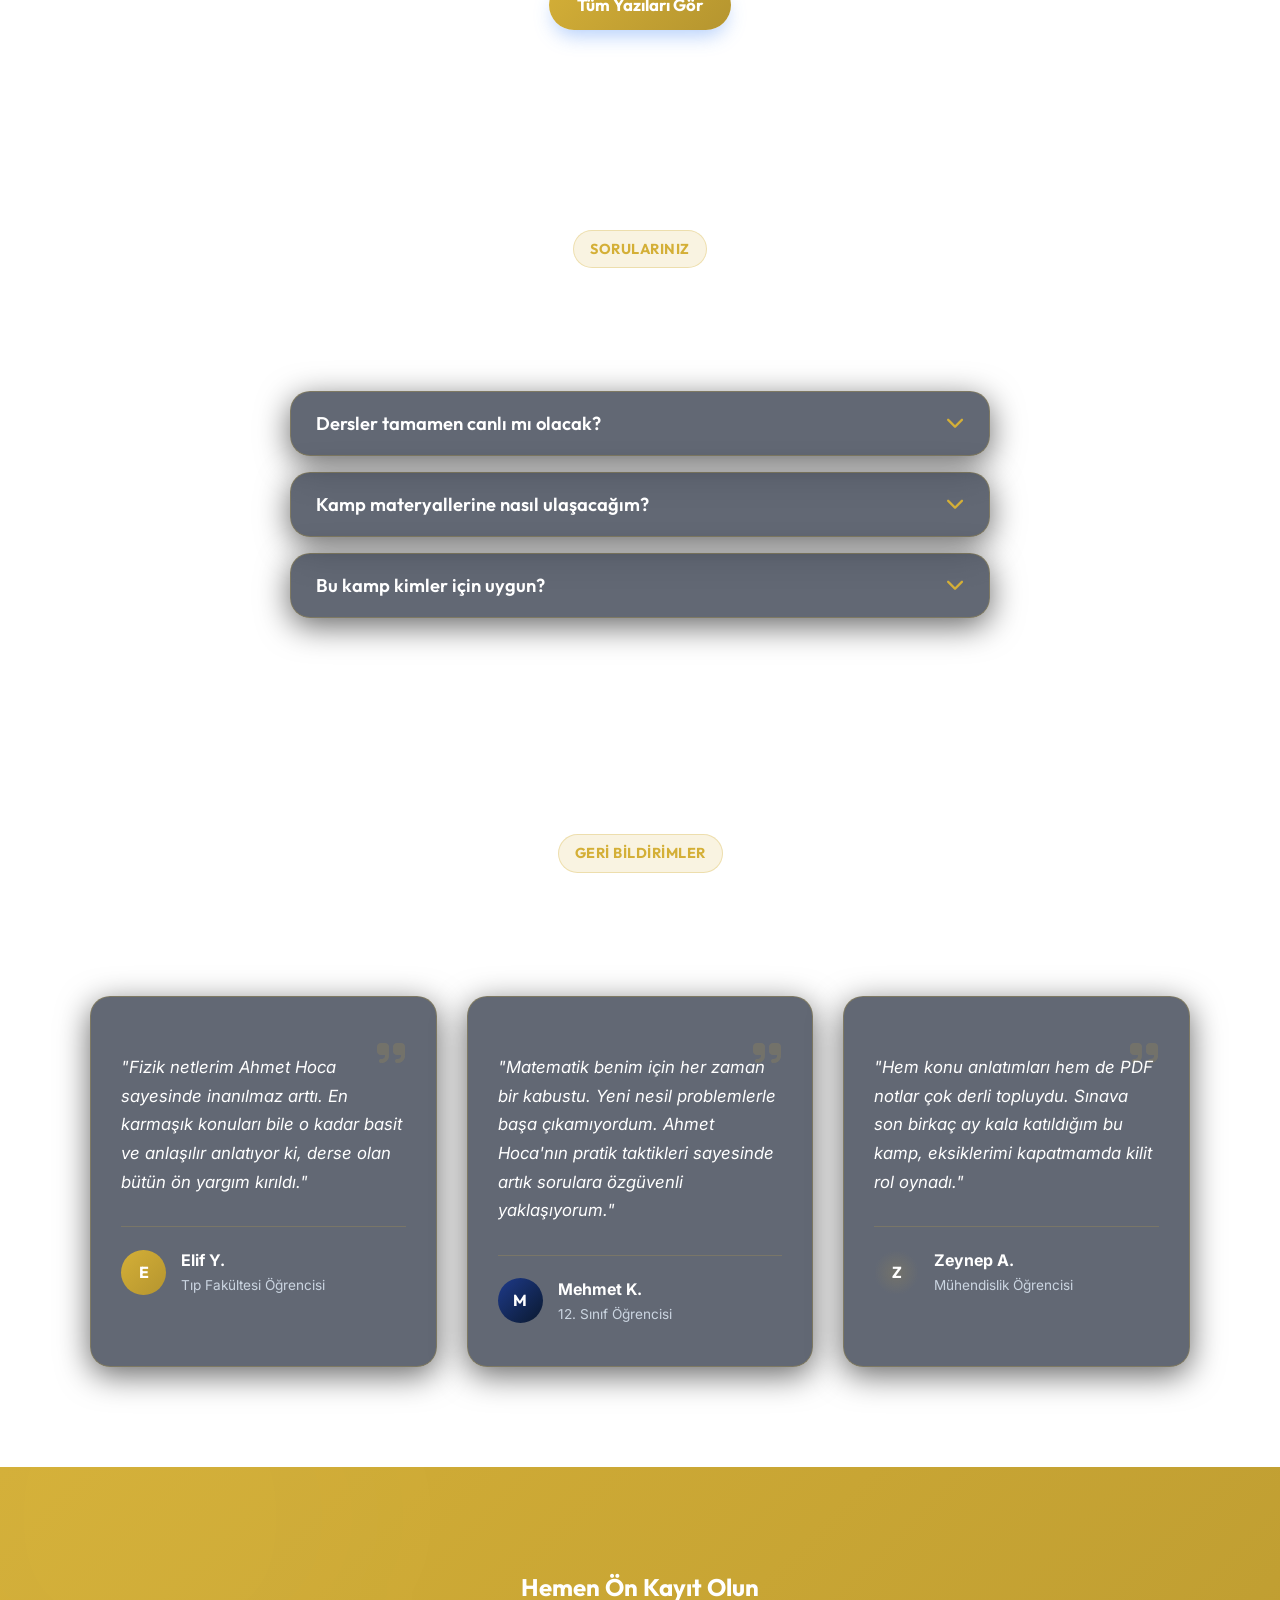
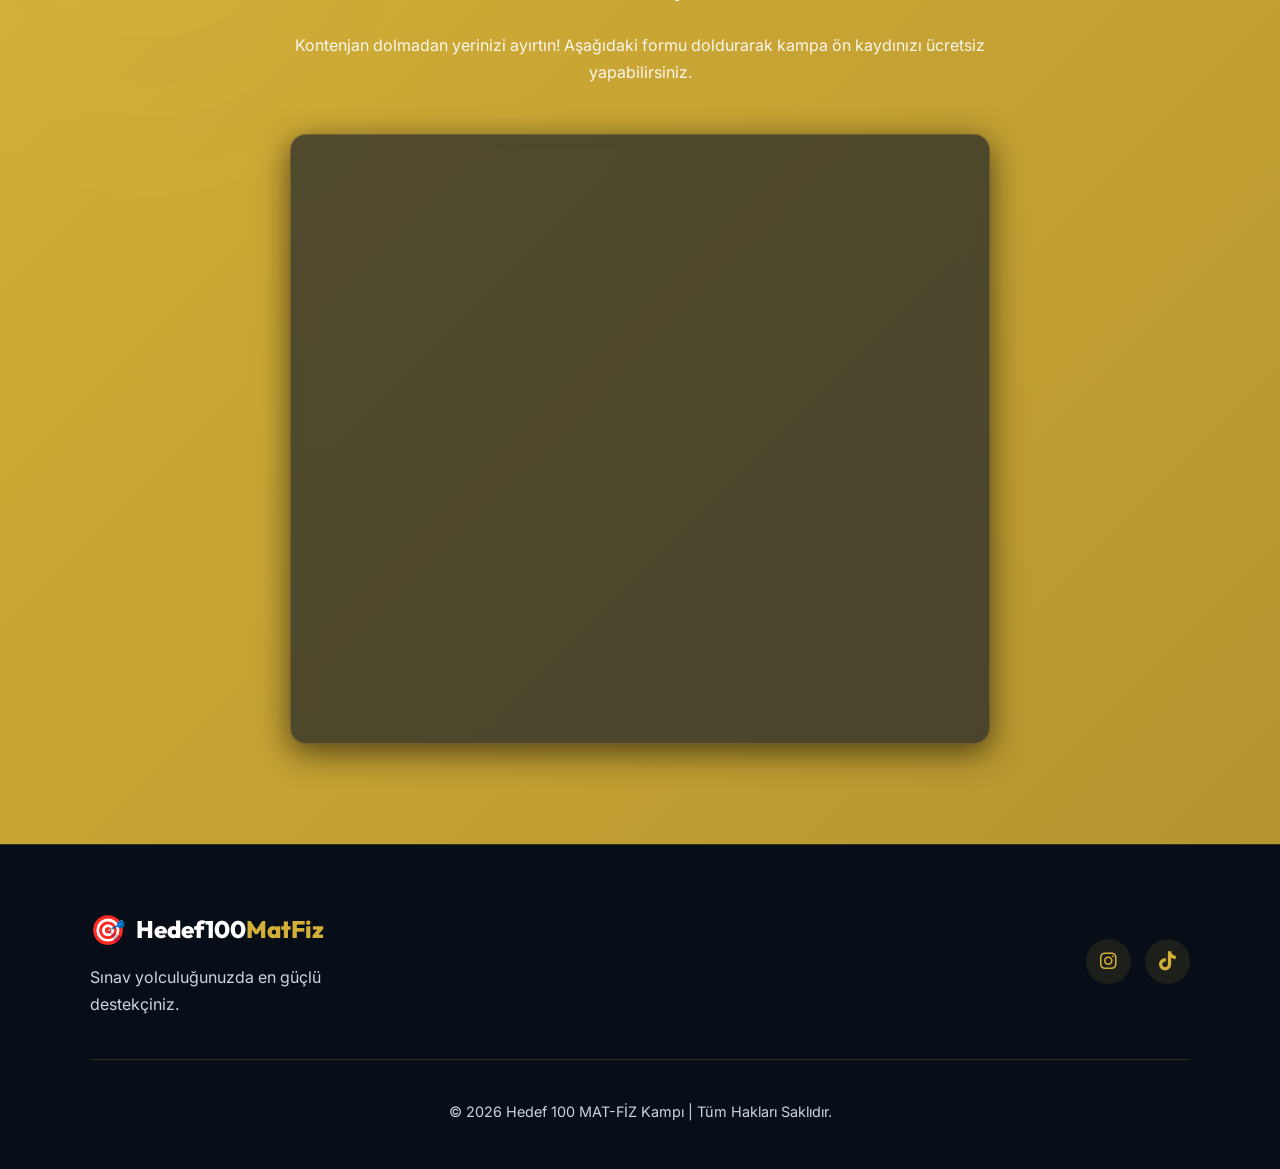
==== commit f83a033f: "Replace Google Sheets iframe with native HTML table for Kamp Programi" ====
--- a/index.html
+++ b/index.html
@@ -92,8 +92,45 @@
         <div class="section-badge">Haftalık Plan</div>
         <h2>Kamp Programı</h2>
       </div>
-      <div class="glass-card p-2 border-0 shadow-lg form-wrapper" style="margin-top: 30px; overflow: hidden; border-radius: 12px;">
-        <iframe src="https://docs.google.com/spreadsheets/d/145jscXmNrwdW4EnmXbsxXbgc8prEzaUzawA0HemsojY/htmlembed?widget=true&amp;headers=false" width="100%" height="450" frameborder="0" marginheight="0" marginwidth="0">Yükleniyor…</iframe>
+      <div class="glass-card p-2 border-0 shadow-lg form-wrapper" style="margin-top: 30px; overflow: hidden; border-radius: 12px; padding: 0;">
+        <div style="overflow-x: auto;">
+          <table class="schedule-table">
+            <thead>
+              <tr>
+                <th>Gün</th>
+                <th>Saat</th>
+                <th>Ders</th>
+                <th>İçerik / Konu</th>
+              </tr>
+            </thead>
+            <tbody>
+              <tr>
+                <td><strong>Pazartesi</strong></td>
+                <td><span class="time-badge">19:00 - 20:30</span></td>
+                <td>Matematik</td>
+                <td>Yeni Nesil Sorulara Giriş & Temel Kavramlar</td>
+              </tr>
+              <tr>
+                <td><strong>Çarşamba</strong></td>
+                <td><span class="time-badge">19:00 - 20:30</span></td>
+                <td>Fizik</td>
+                <td>Fizik Bilimine Giriş & Vektörler</td>
+              </tr>
+              <tr>
+                <td><strong>Cuma</strong></td>
+                <td><span class="time-badge">20:00 - 21:30</span></td>
+                <td>Matematik</td>
+                <td>Haftalık Soru Çözüm & Deneme Analizi</td>
+              </tr>
+              <tr>
+                <td><strong>Pazar</strong></td>
+                <td><span class="time-badge">14:00 - 16:00</span></td>
+                <td>Rehberlik</td>
+                <td>Hedef Belirleme & Motivasyon Toplantısı</td>
+              </tr>
+            </tbody>
+          </table>
+        </div>
       </div>
       <p class="text-center mt-3" style="color: var(--text-light); font-size: 0.95rem; font-style: italic;">
         *Öğrenci ve velilerin müsait durumuna göre değişiklik gösterebilir.
--- a/style.css
+++ b/style.css
@@ -505,7 +505,44 @@
   color: var(--text-dark);
   font-weight: 500;
 }
-
+/* --- Schedule Table --- */
+.schedule-table {
+  width: 100%;
+  border-collapse: collapse;
+  text-align: left;
+  color: white;
+}
+.schedule-table th, .schedule-table td {
+  padding: 15px 20px;
+  border-bottom: 1px solid rgba(212, 175, 55, 0.15);
+}
+.schedule-table th {
+  background: rgba(212, 175, 55, 0.15);
+  color: var(--primary);
+  font-family: 'Outfit', sans-serif;
+  font-weight: 700;
+  text-transform: uppercase;
+  letter-spacing: 1px;
+}
+.schedule-table tbody tr {
+  transition: var(--transition);
+}
+.schedule-table tbody tr:hover {
+  background: rgba(255, 255, 255, 0.05);
+}
+.schedule-table td {
+  font-size: 1rem;
+}
+.time-badge {
+  display: inline-block;
+  padding: 6px 12px;
+  background: rgba(15, 23, 42, 0.8);
+  border: 1px solid rgba(212, 175, 55, 0.3);
+  border-radius: 50px;
+  font-size: 0.85rem;
+  font-weight: 600;
+  color: var(--primary-light);
+}
 
 /* --- Roadmap System (LGS Kampı) --- */
 .roadmap-container {
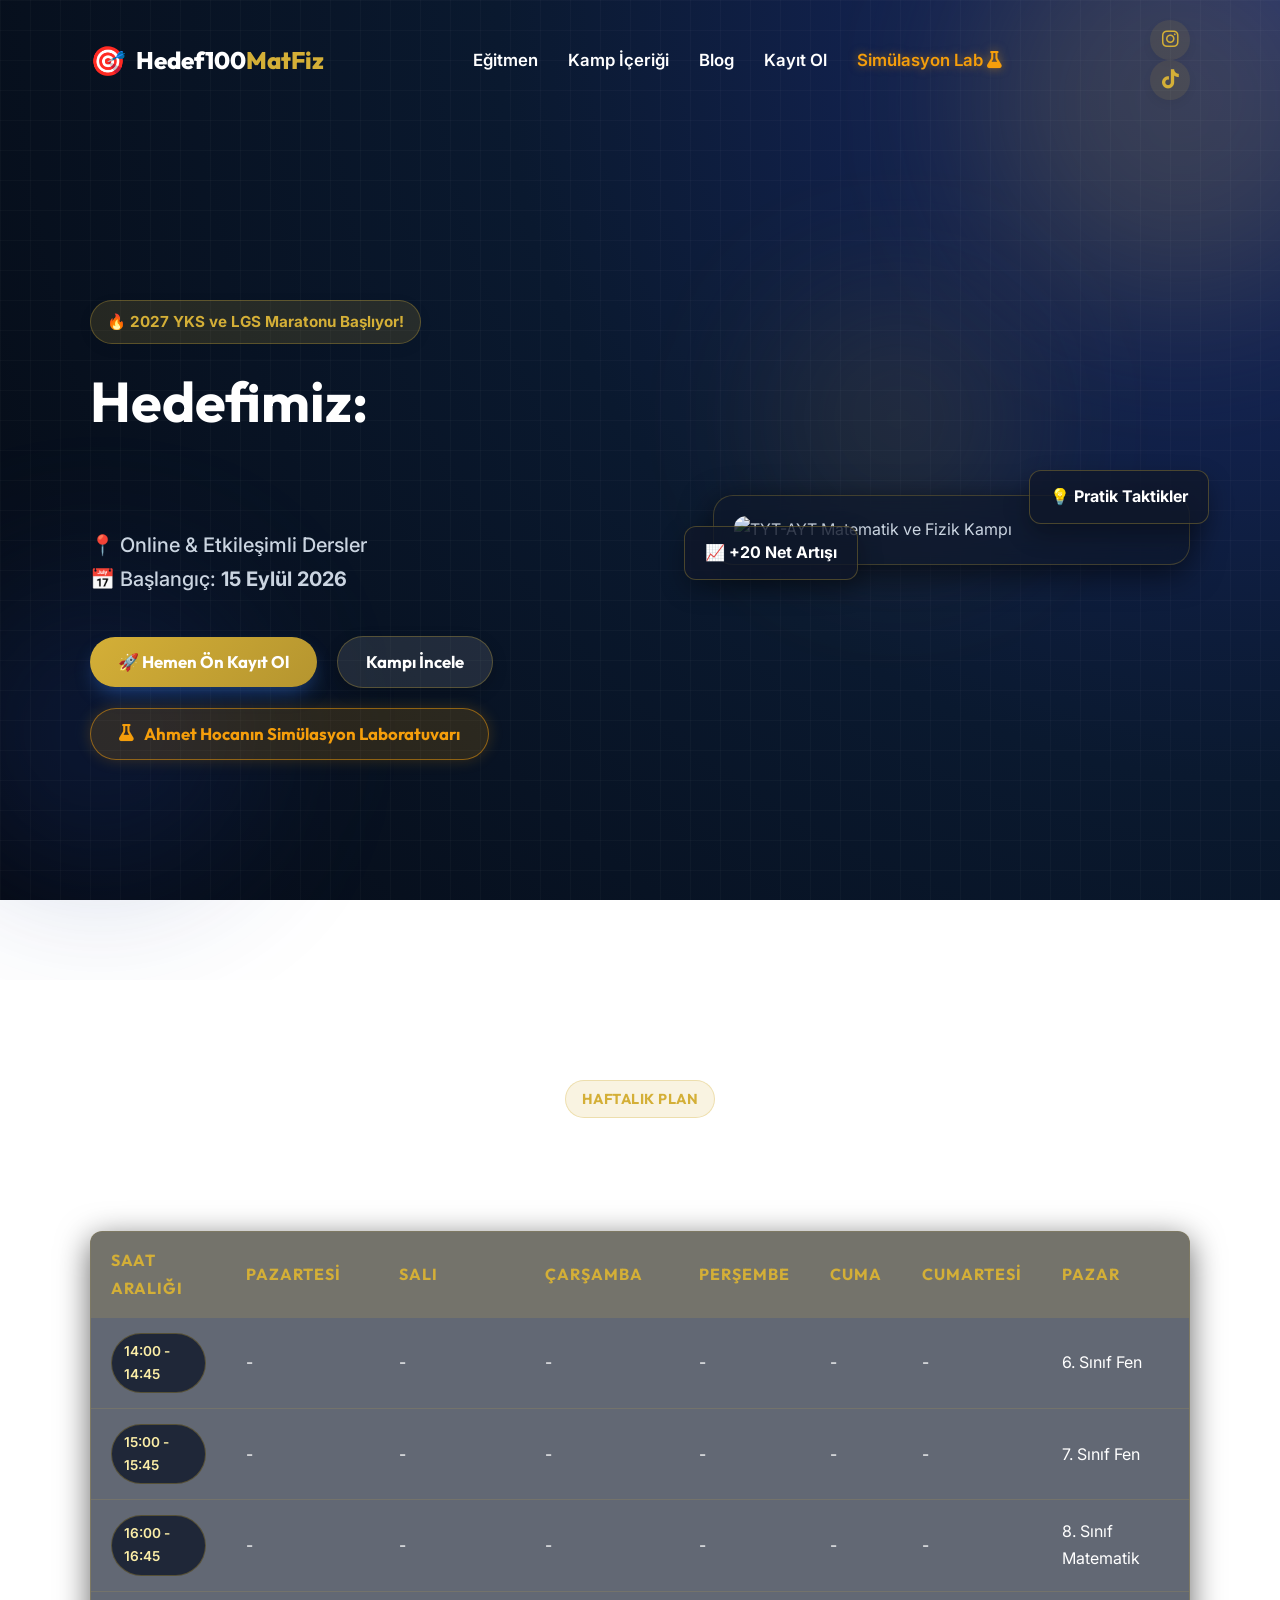
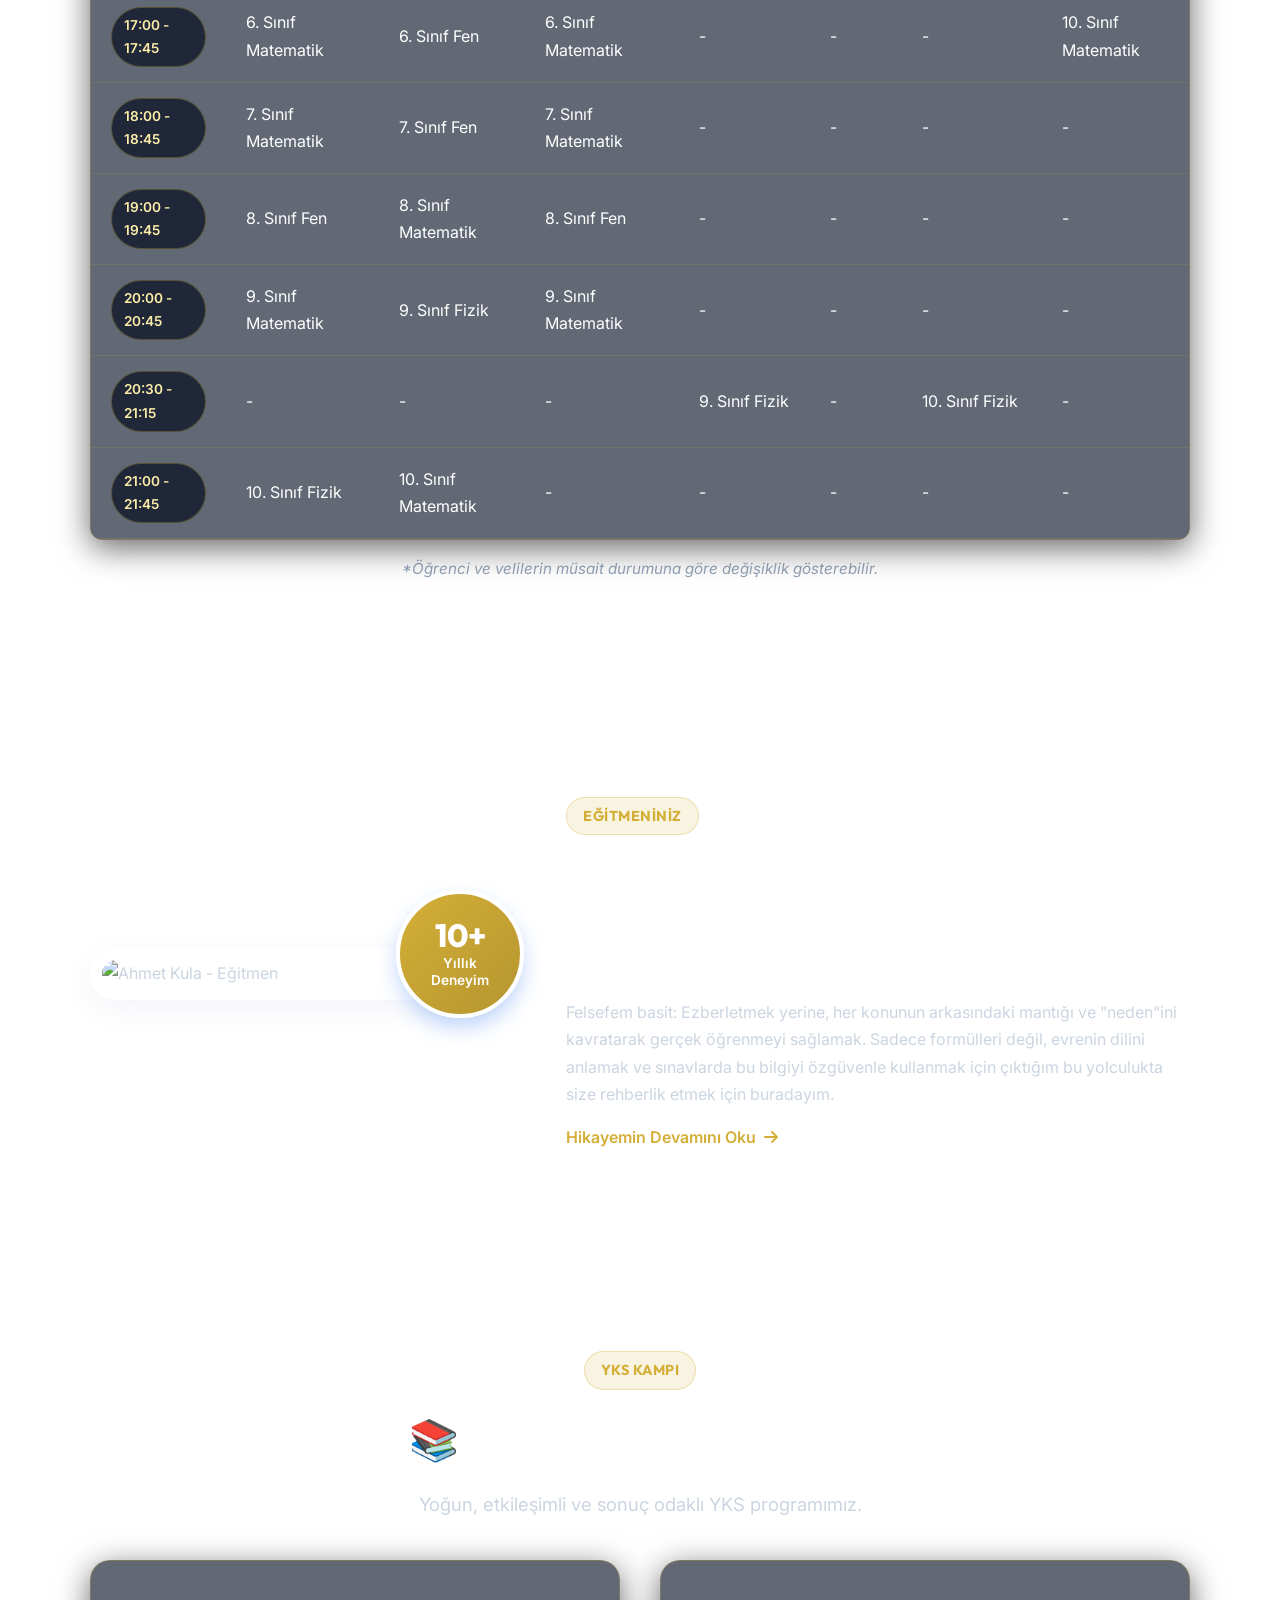
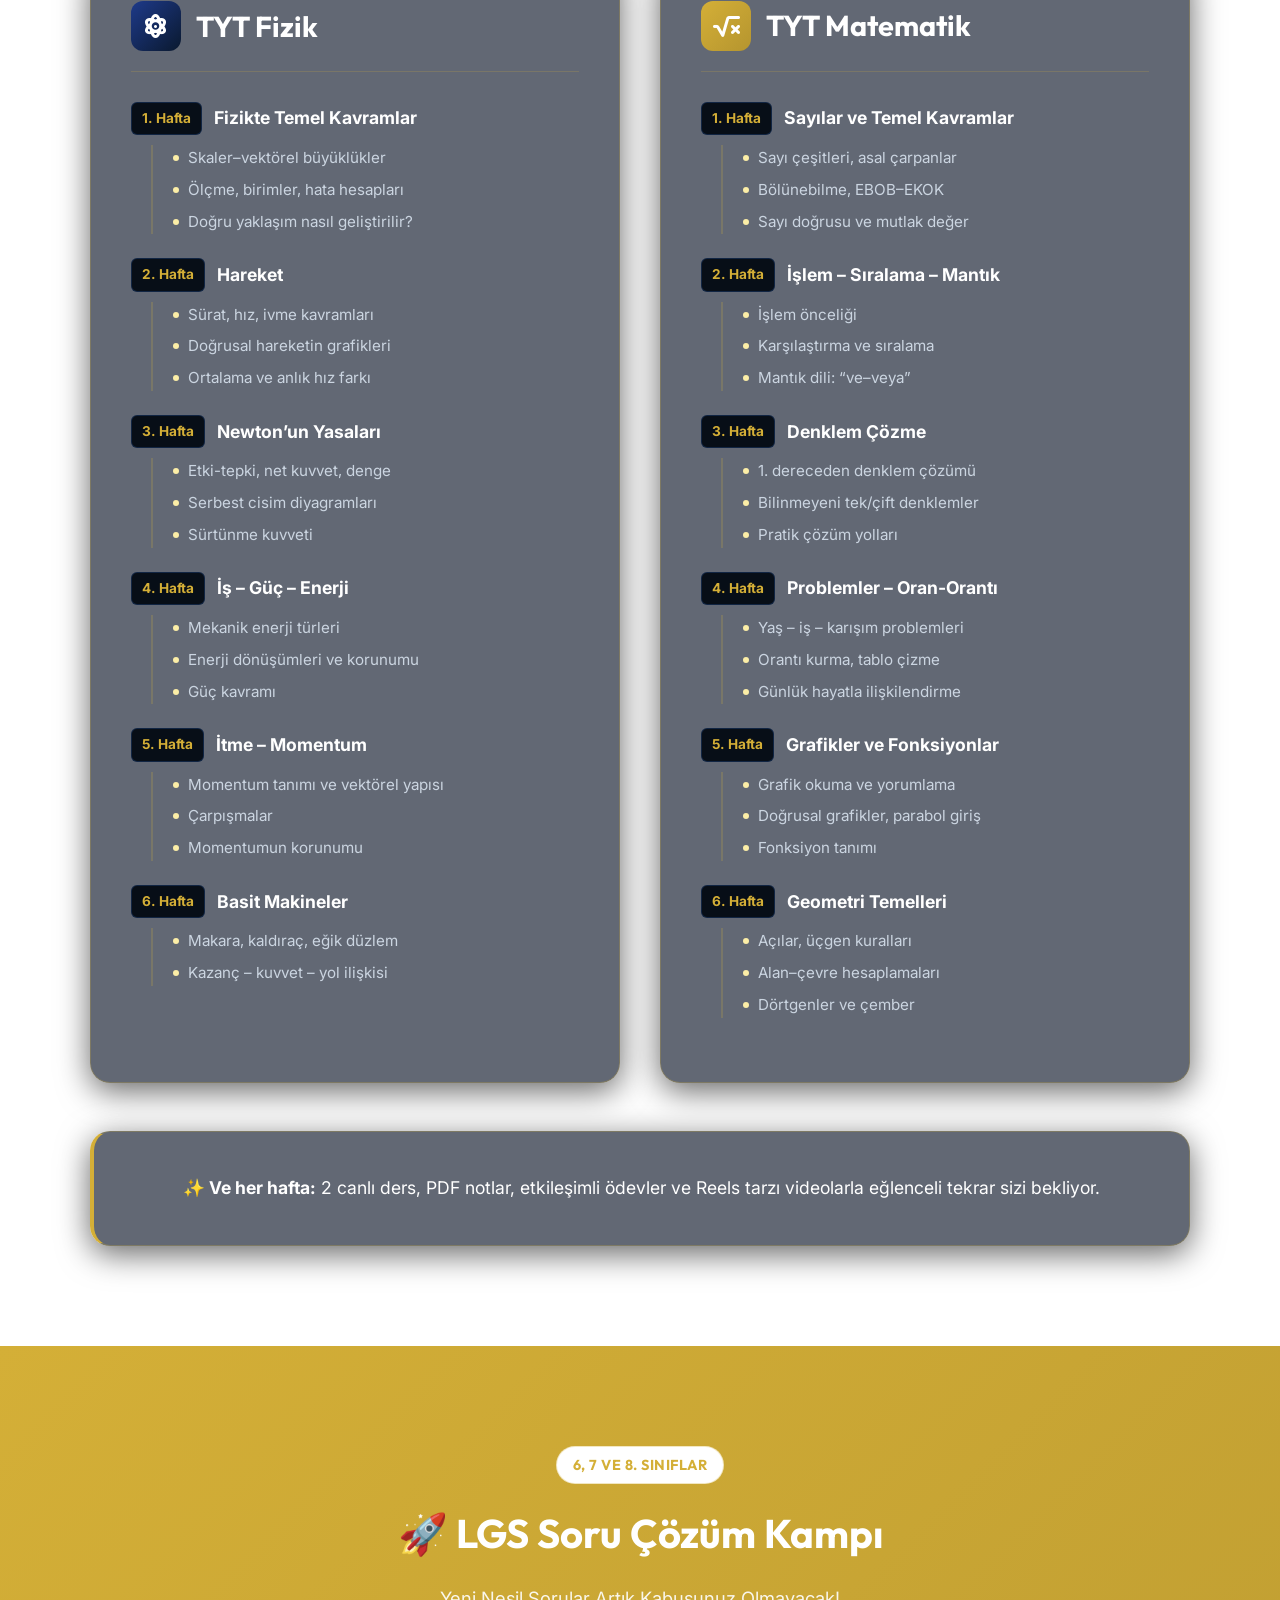
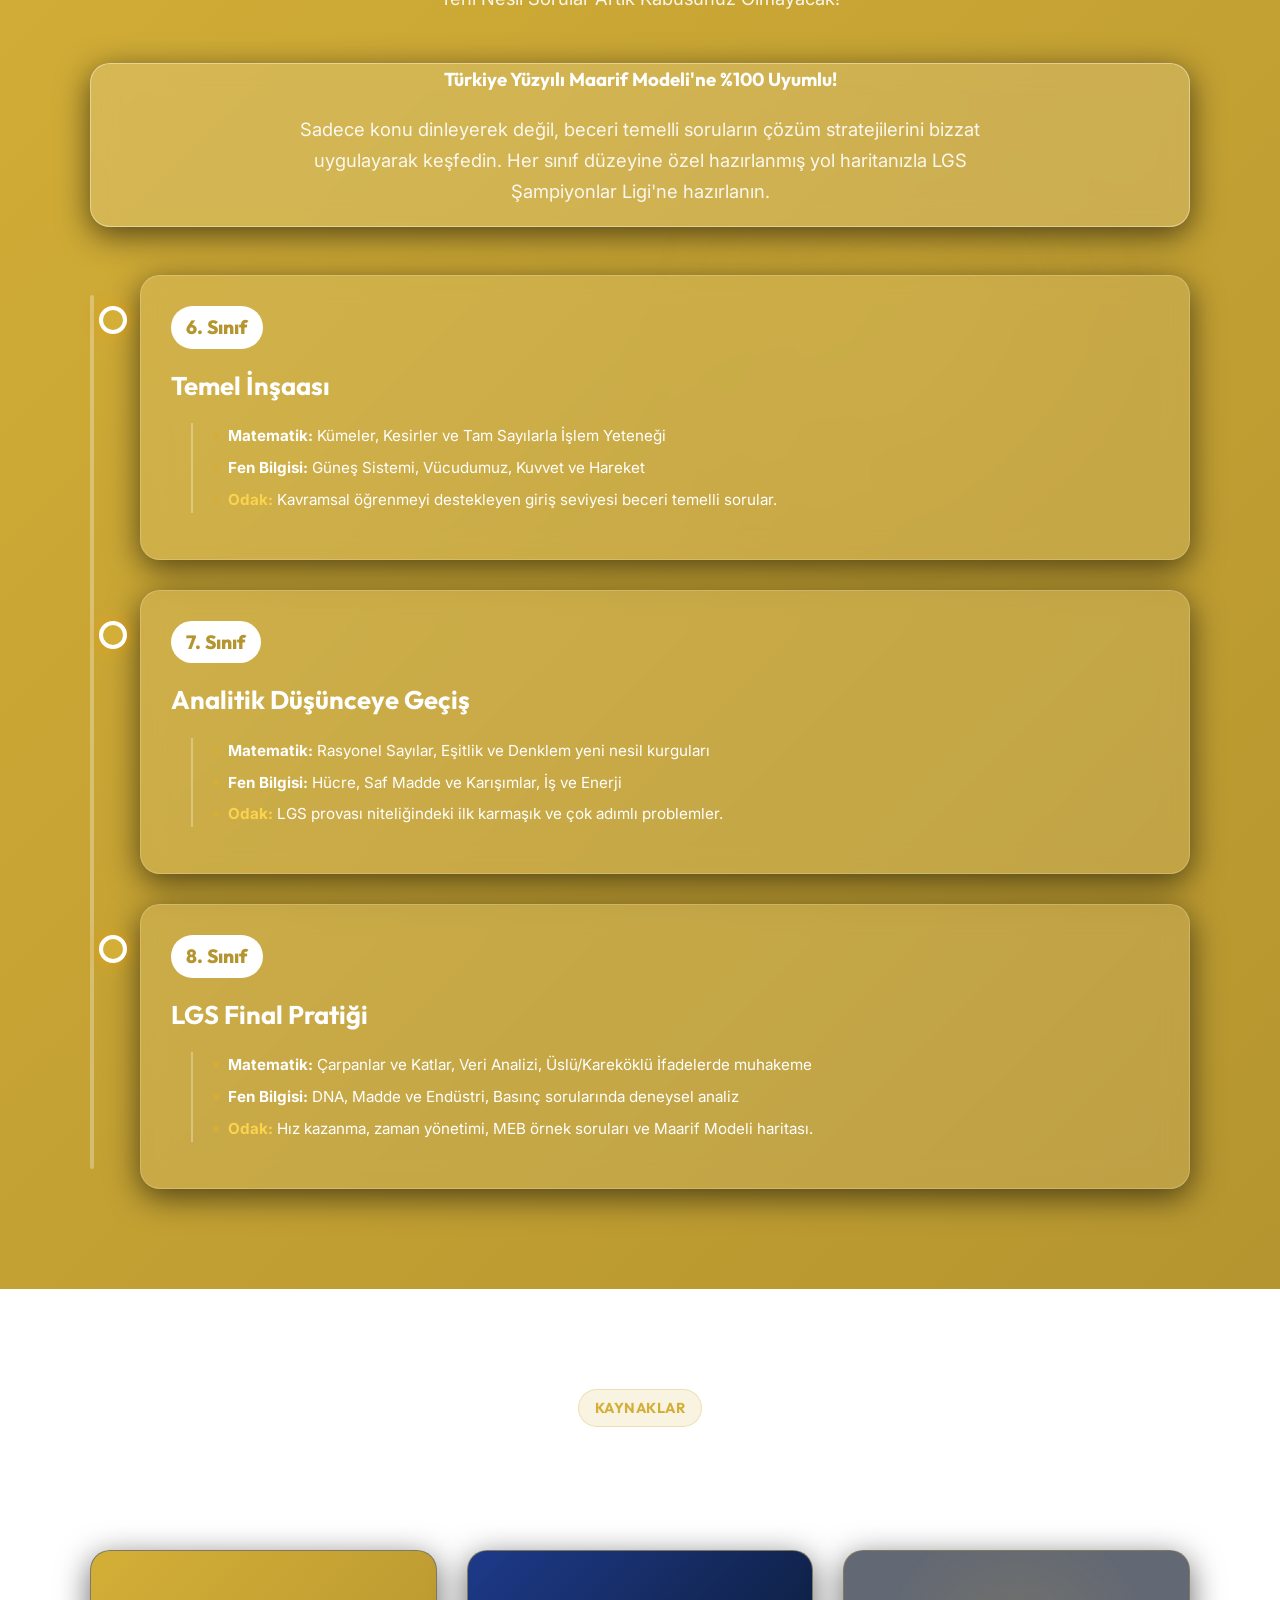
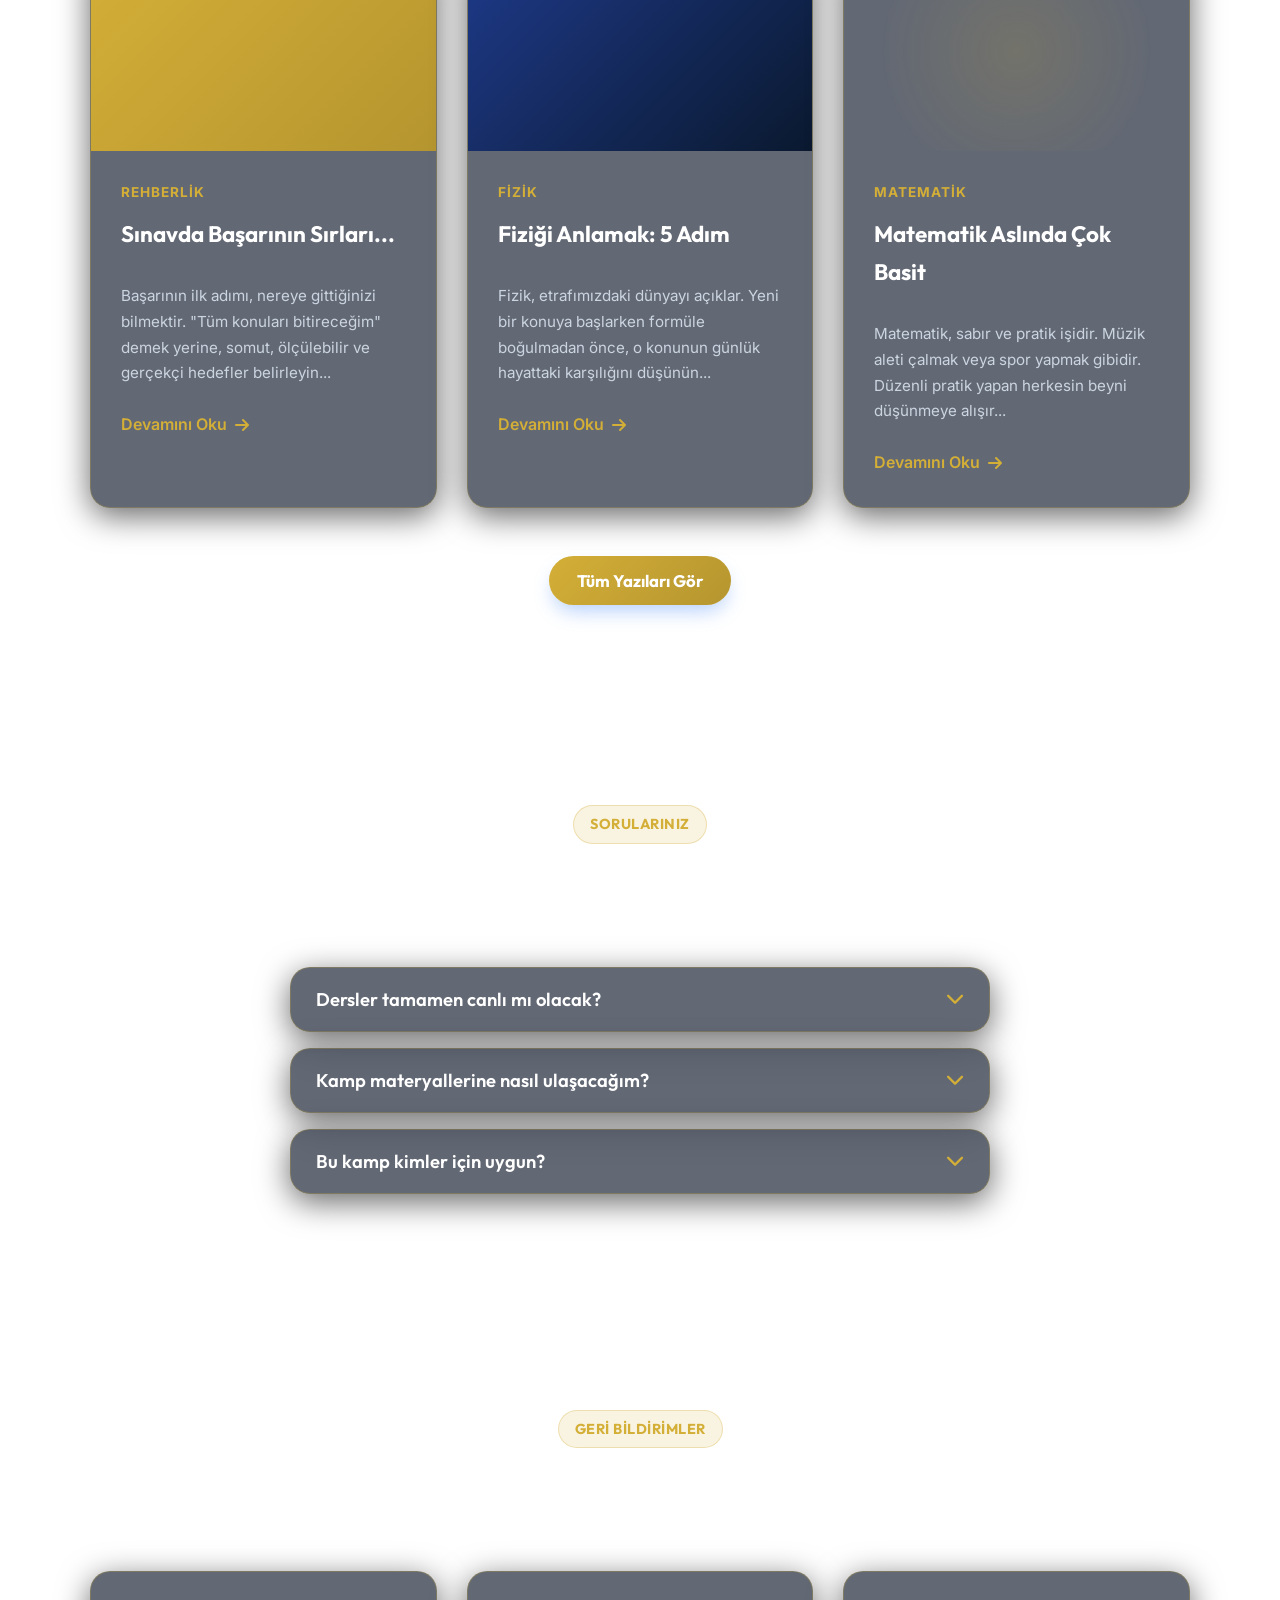
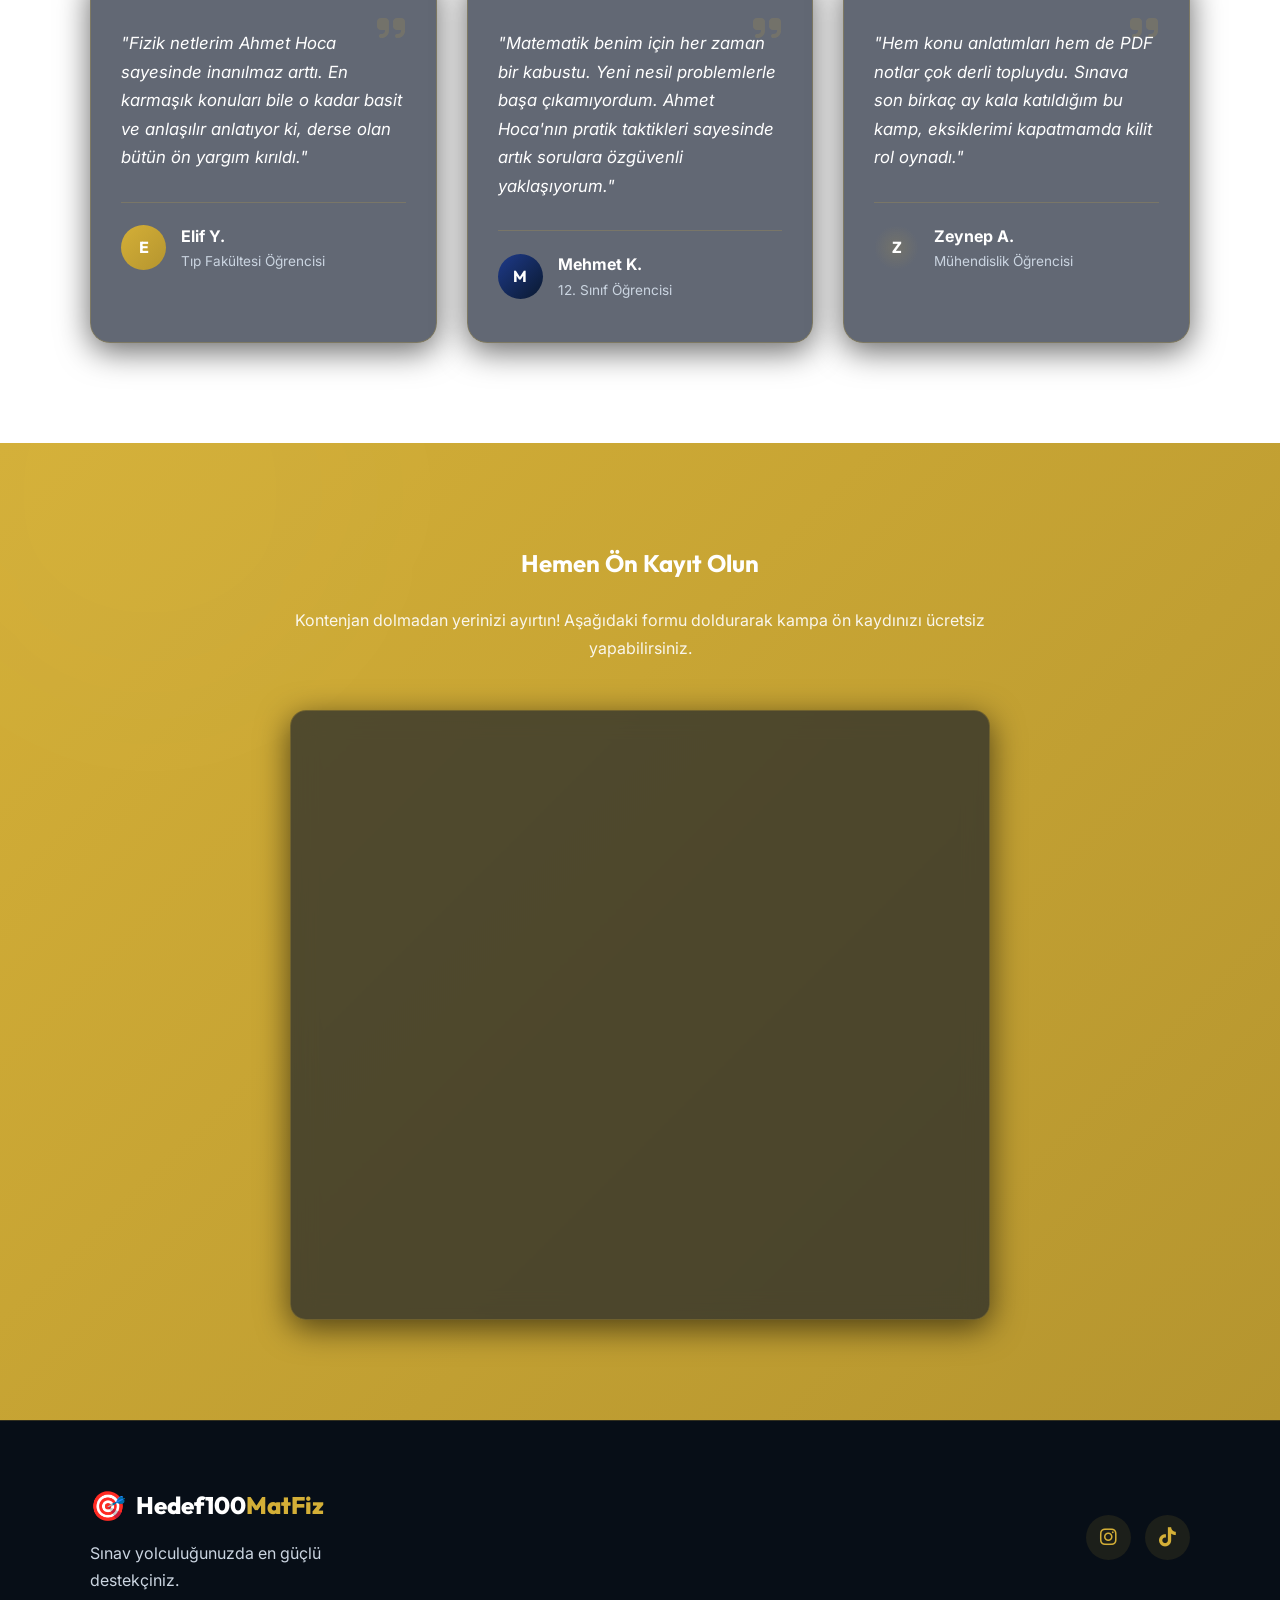
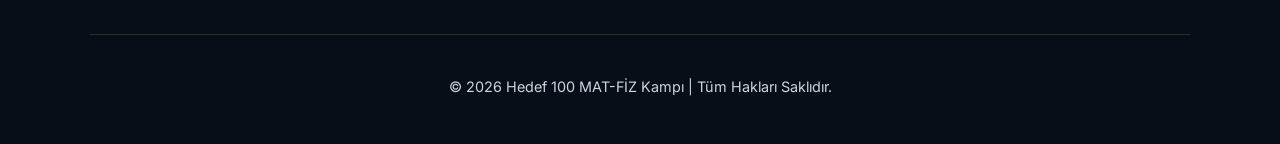
==== commit 1834e0f4: "Update schedule table with real data" ====
--- a/index.html
+++ b/index.html
@@ -97,36 +97,106 @@
           <table class="schedule-table">
             <thead>
               <tr>
-                <th>Gün</th>
-                <th>Saat</th>
-                <th>Ders</th>
-                <th>İçerik / Konu</th>
+                <th>Saat Aralığı</th>
+                <th>Pazartesi</th>
+                <th>Salı</th>
+                <th>Çarşamba</th>
+                <th>Perşembe</th>
+                <th>Cuma</th>
+                <th>Cumartesi</th>
+                <th>Pazar</th>
               </tr>
             </thead>
             <tbody>
               <tr>
-                <td><strong>Pazartesi</strong></td>
-                <td><span class="time-badge">19:00 - 20:30</span></td>
-                <td>Matematik</td>
-                <td>Yeni Nesil Sorulara Giriş & Temel Kavramlar</td>
-              </tr>
-              <tr>
-                <td><strong>Çarşamba</strong></td>
-                <td><span class="time-badge">19:00 - 20:30</span></td>
-                <td>Fizik</td>
-                <td>Fizik Bilimine Giriş & Vektörler</td>
-              </tr>
-              <tr>
-                <td><strong>Cuma</strong></td>
-                <td><span class="time-badge">20:00 - 21:30</span></td>
-                <td>Matematik</td>
-                <td>Haftalık Soru Çözüm & Deneme Analizi</td>
-              </tr>
-              <tr>
-                <td><strong>Pazar</strong></td>
-                <td><span class="time-badge">14:00 - 16:00</span></td>
-                <td>Rehberlik</td>
-                <td>Hedef Belirleme & Motivasyon Toplantısı</td>
+                <td><span class="time-badge">14:00 - 14:45</span></td>
+                <td>-</td>
+                <td>-</td>
+                <td>-</td>
+                <td>-</td>
+                <td>-</td>
+                <td>-</td>
+                <td>6. Sınıf Fen</td>
+              </tr>
+              <tr>
+                <td><span class="time-badge">15:00 - 15:45</span></td>
+                <td>-</td>
+                <td>-</td>
+                <td>-</td>
+                <td>-</td>
+                <td>-</td>
+                <td>-</td>
+                <td>7. Sınıf Fen</td>
+              </tr>
+              <tr>
+                <td><span class="time-badge">16:00 - 16:45</span></td>
+                <td>-</td>
+                <td>-</td>
+                <td>-</td>
+                <td>-</td>
+                <td>-</td>
+                <td>-</td>
+                <td>8. Sınıf Matematik</td>
+              </tr>
+              <tr>
+                <td><span class="time-badge">17:00 - 17:45</span></td>
+                <td>6. Sınıf Matematik</td>
+                <td>6. Sınıf Fen</td>
+                <td>6. Sınıf Matematik</td>
+                <td>-</td>
+                <td>-</td>
+                <td>-</td>
+                <td>10. Sınıf Matematik</td>
+              </tr>
+              <tr>
+                <td><span class="time-badge">18:00 - 18:45</span></td>
+                <td>7. Sınıf Matematik</td>
+                <td>7. Sınıf Fen</td>
+                <td>7. Sınıf Matematik</td>
+                <td>-</td>
+                <td>-</td>
+                <td>-</td>
+                <td>-</td>
+              </tr>
+              <tr>
+                <td><span class="time-badge">19:00 - 19:45</span></td>
+                <td>8. Sınıf Fen</td>
+                <td>8. Sınıf Matematik</td>
+                <td>8. Sınıf Fen</td>
+                <td>-</td>
+                <td>-</td>
+                <td>-</td>
+                <td>-</td>
+              </tr>
+              <tr>
+                <td><span class="time-badge">20:00 - 20:45</span></td>
+                <td>9. Sınıf Matematik</td>
+                <td>9. Sınıf Fizik</td>
+                <td>9. Sınıf Matematik</td>
+                <td>-</td>
+                <td>-</td>
+                <td>-</td>
+                <td>-</td>
+              </tr>
+              <tr>
+                <td><span class="time-badge">20:30 - 21:15</span></td>
+                <td>-</td>
+                <td>-</td>
+                <td>-</td>
+                <td>9. Sınıf Fizik</td>
+                <td>-</td>
+                <td>10. Sınıf Fizik</td>
+                <td>-</td>
+              </tr>
+              <tr>
+                <td><span class="time-badge">21:00 - 21:45</span></td>
+                <td>10. Sınıf Fizik</td>
+                <td>10. Sınıf Matematik</td>
+                <td>-</td>
+                <td>-</td>
+                <td>-</td>
+                <td>-</td>
+                <td>-</td>
               </tr>
             </tbody>
           </table>
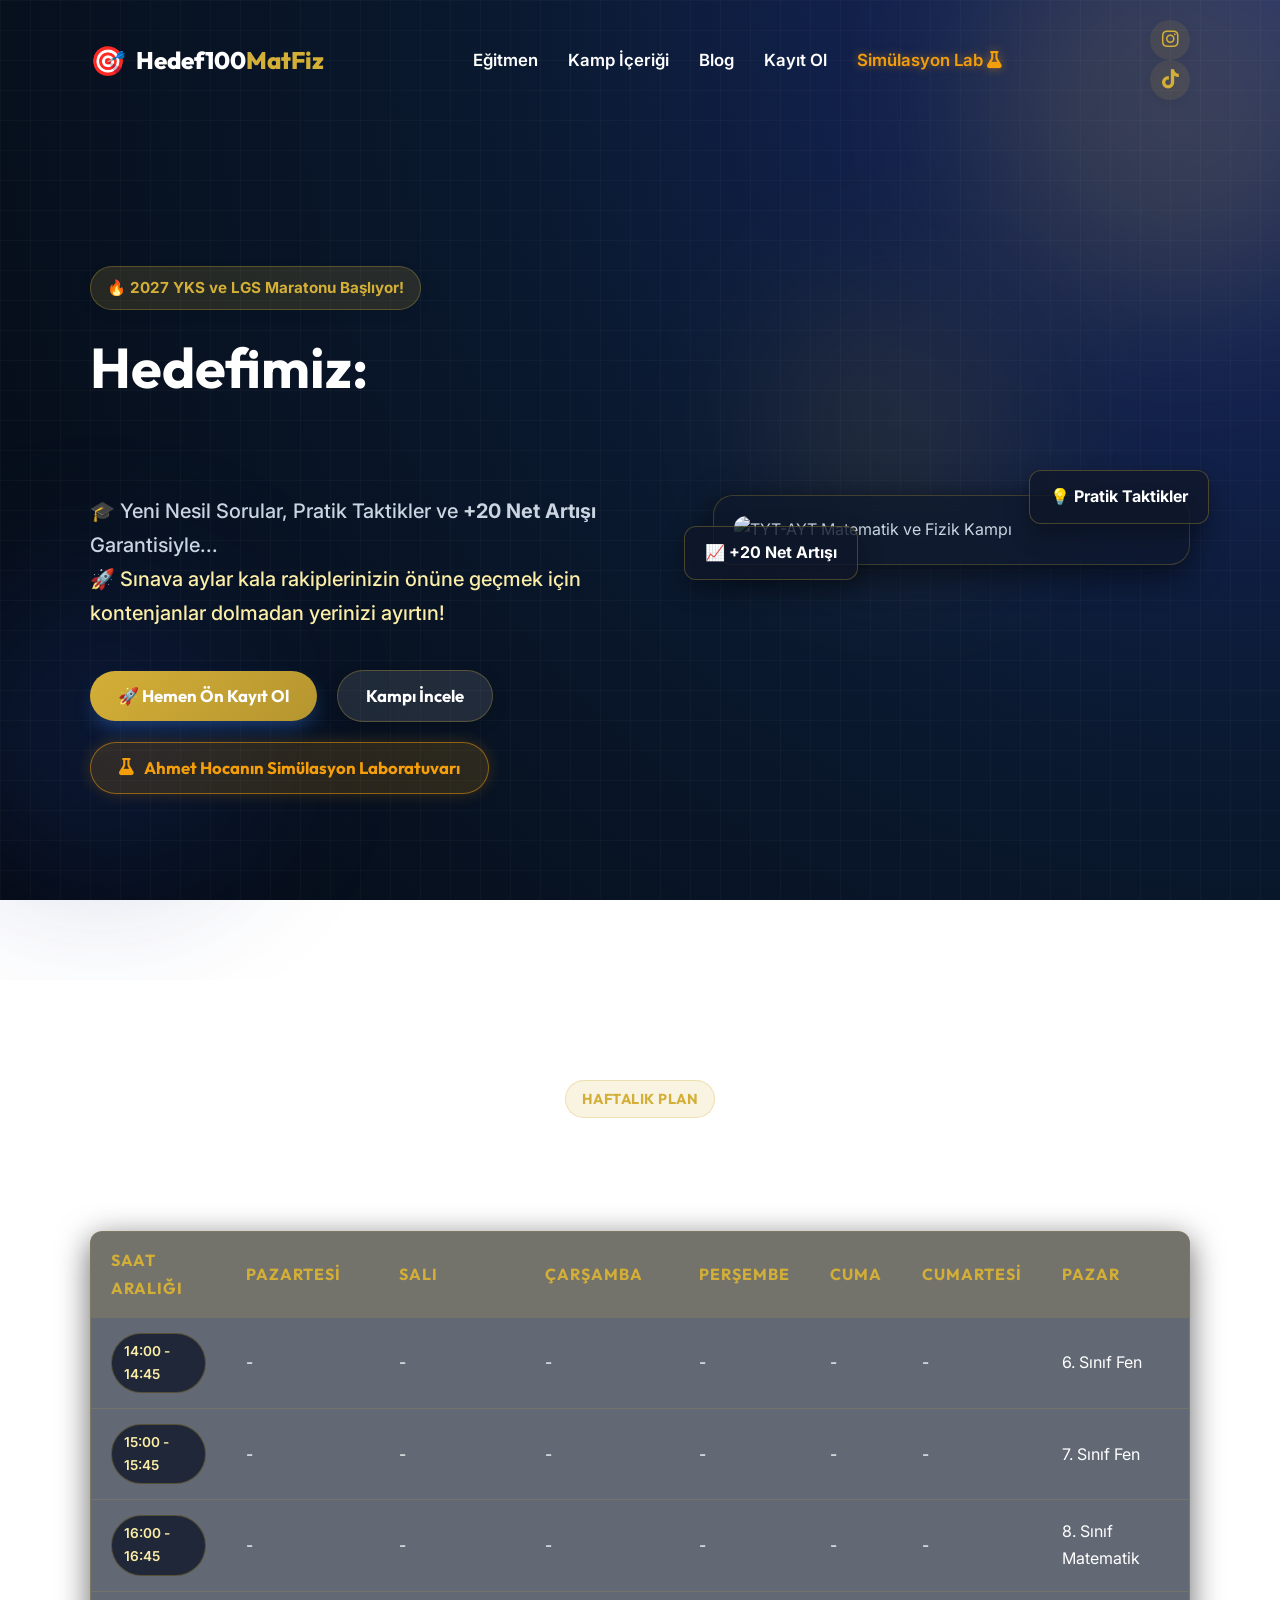
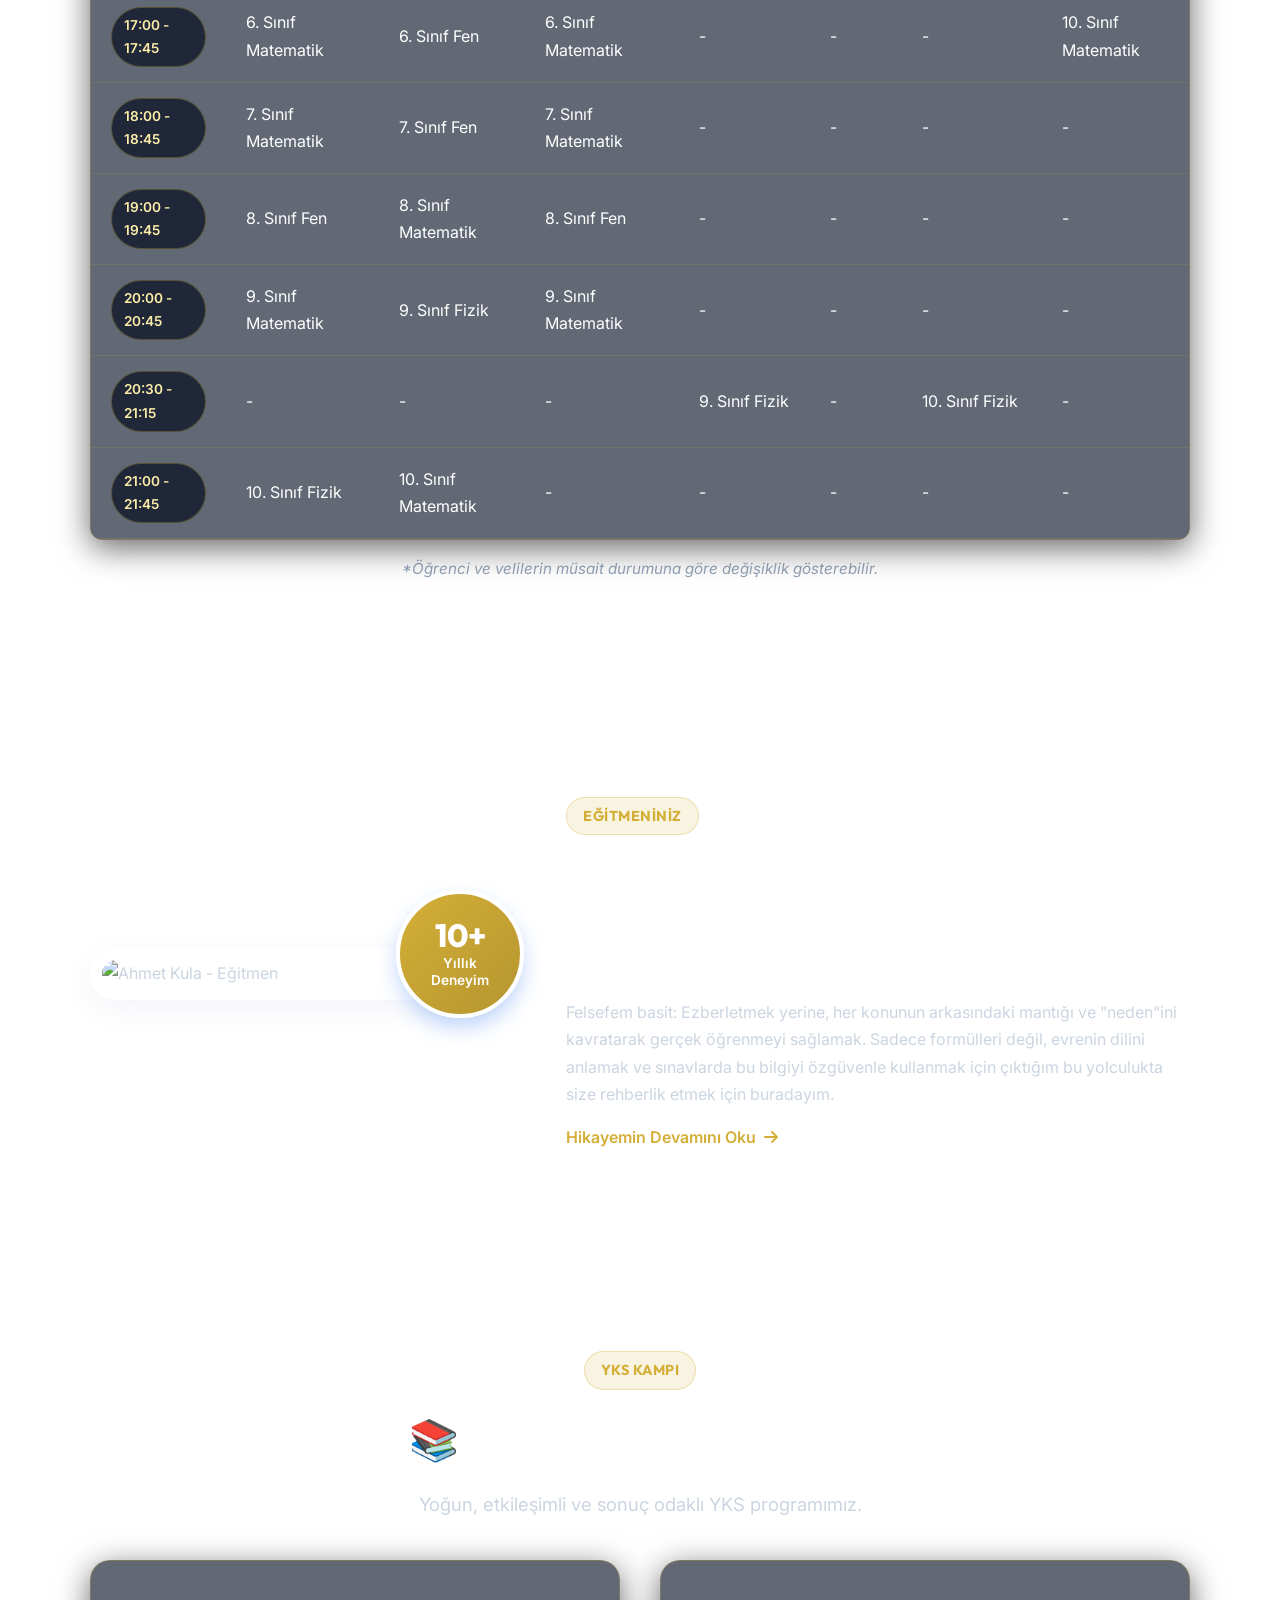
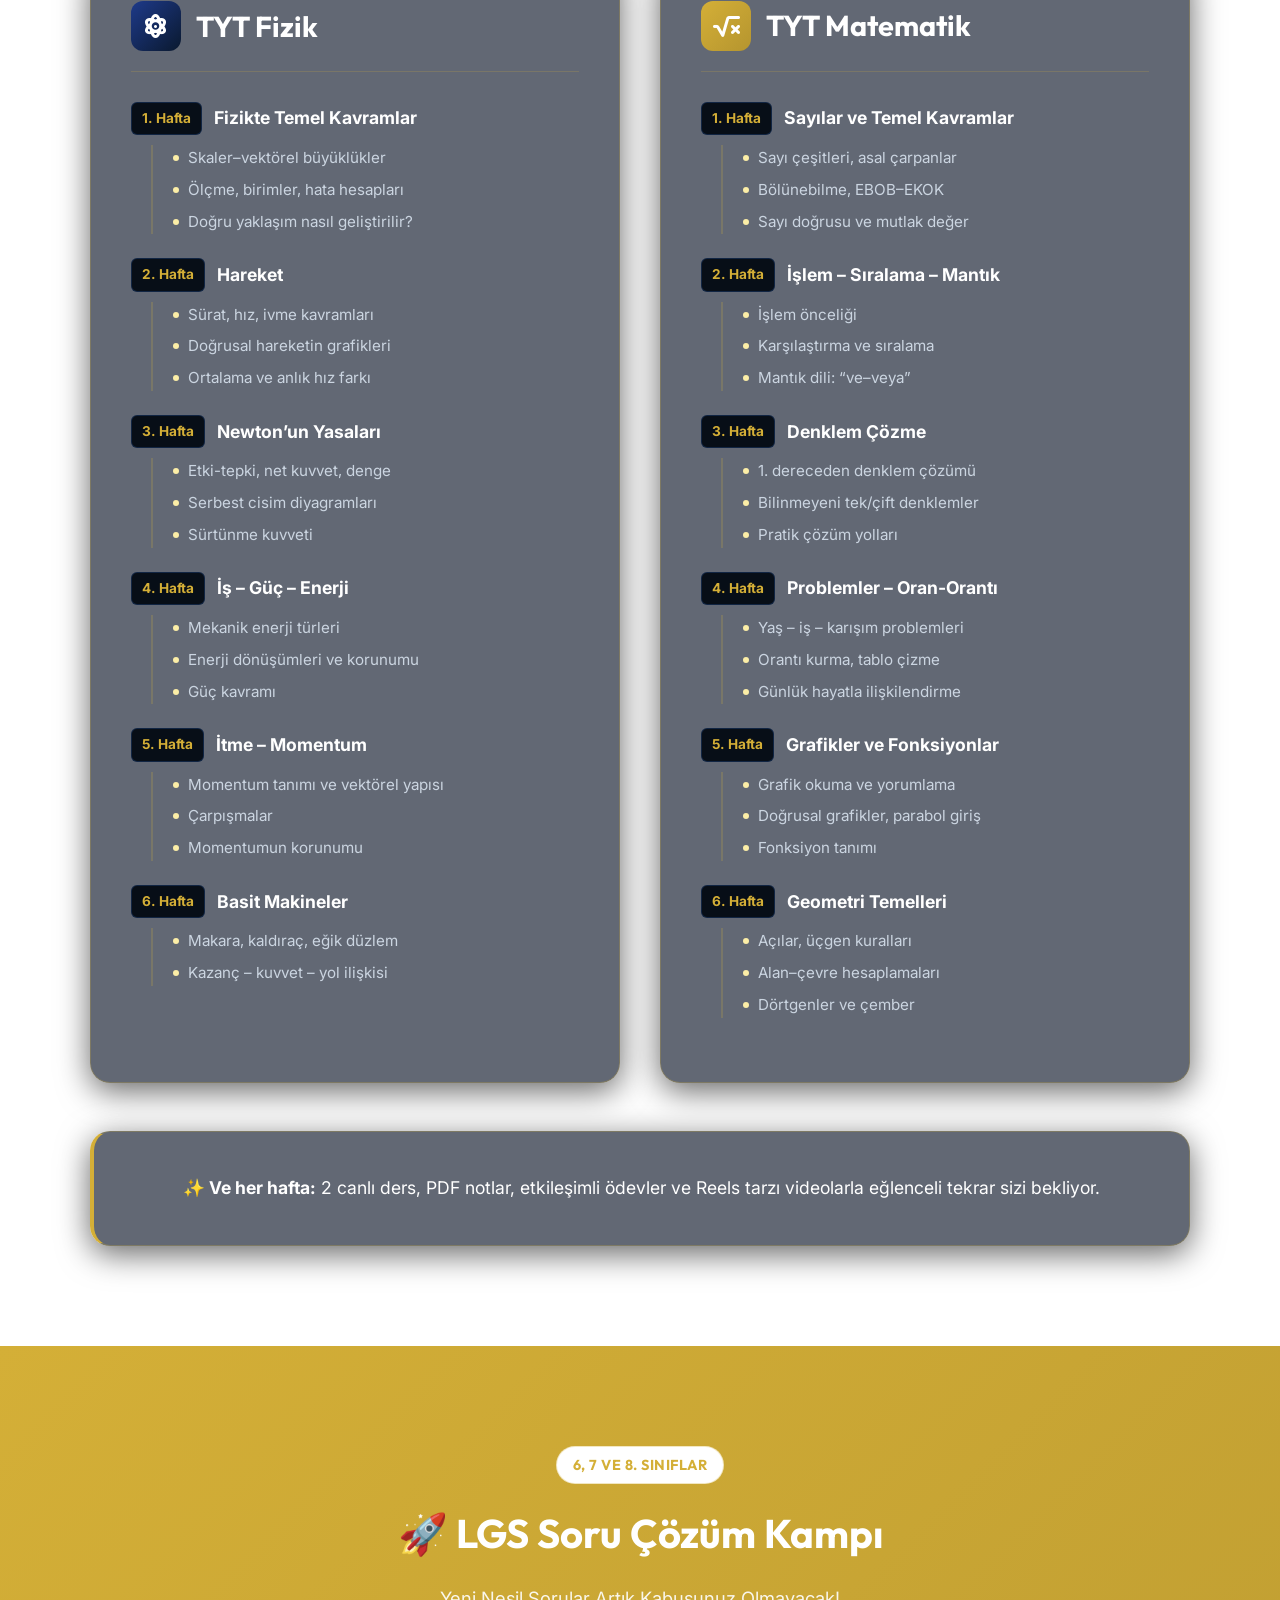
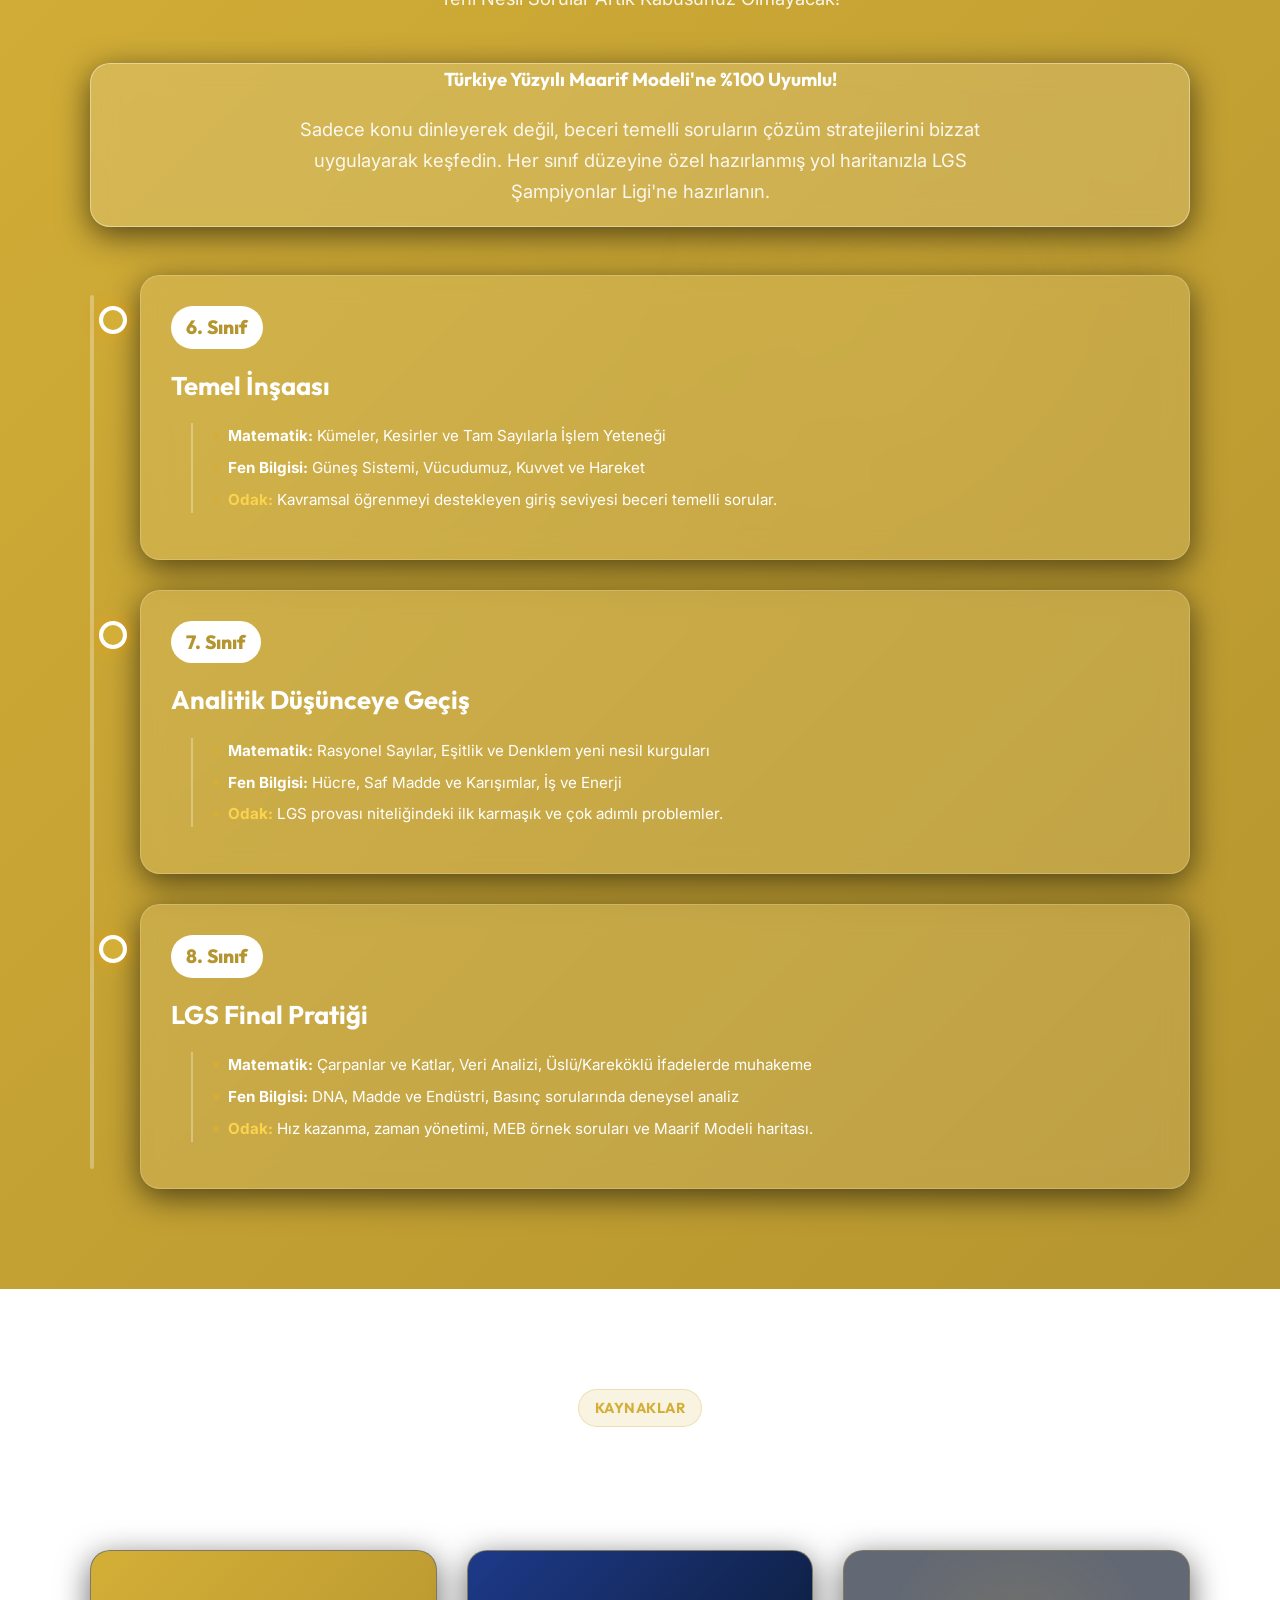
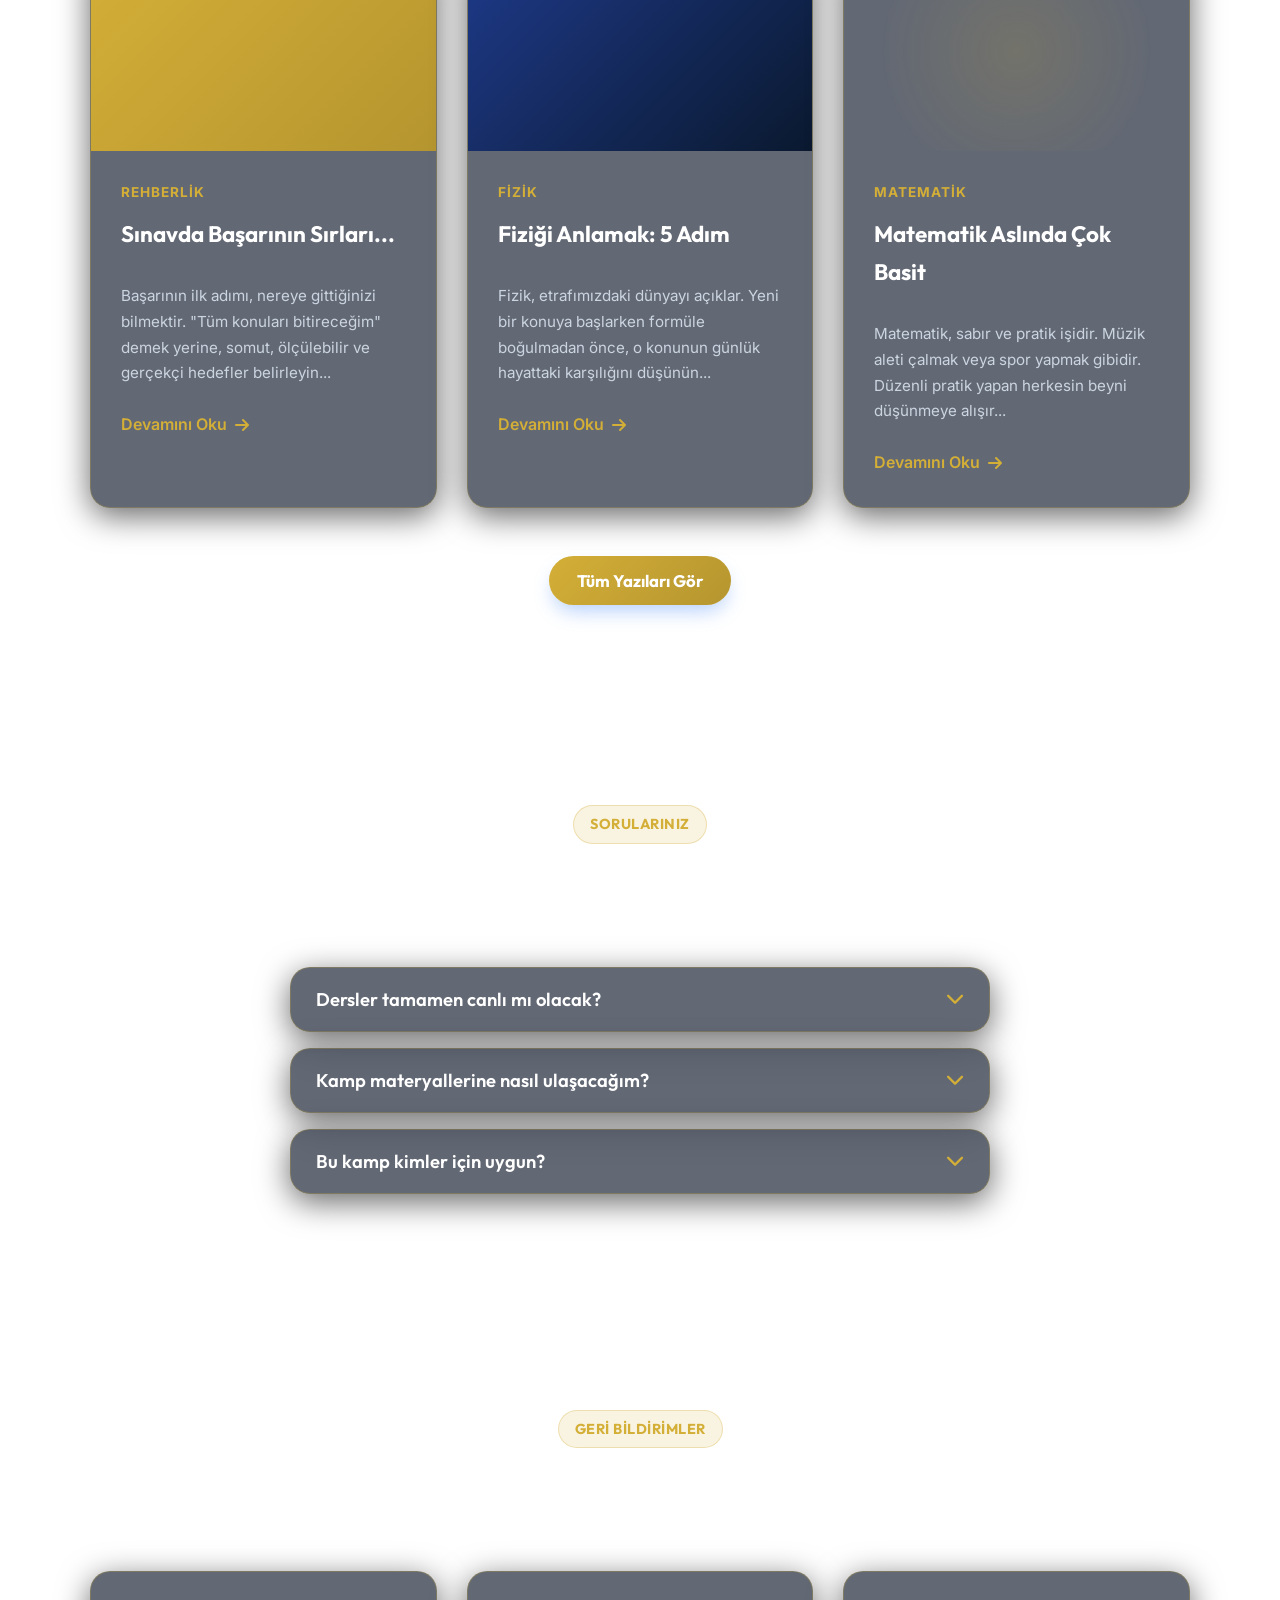
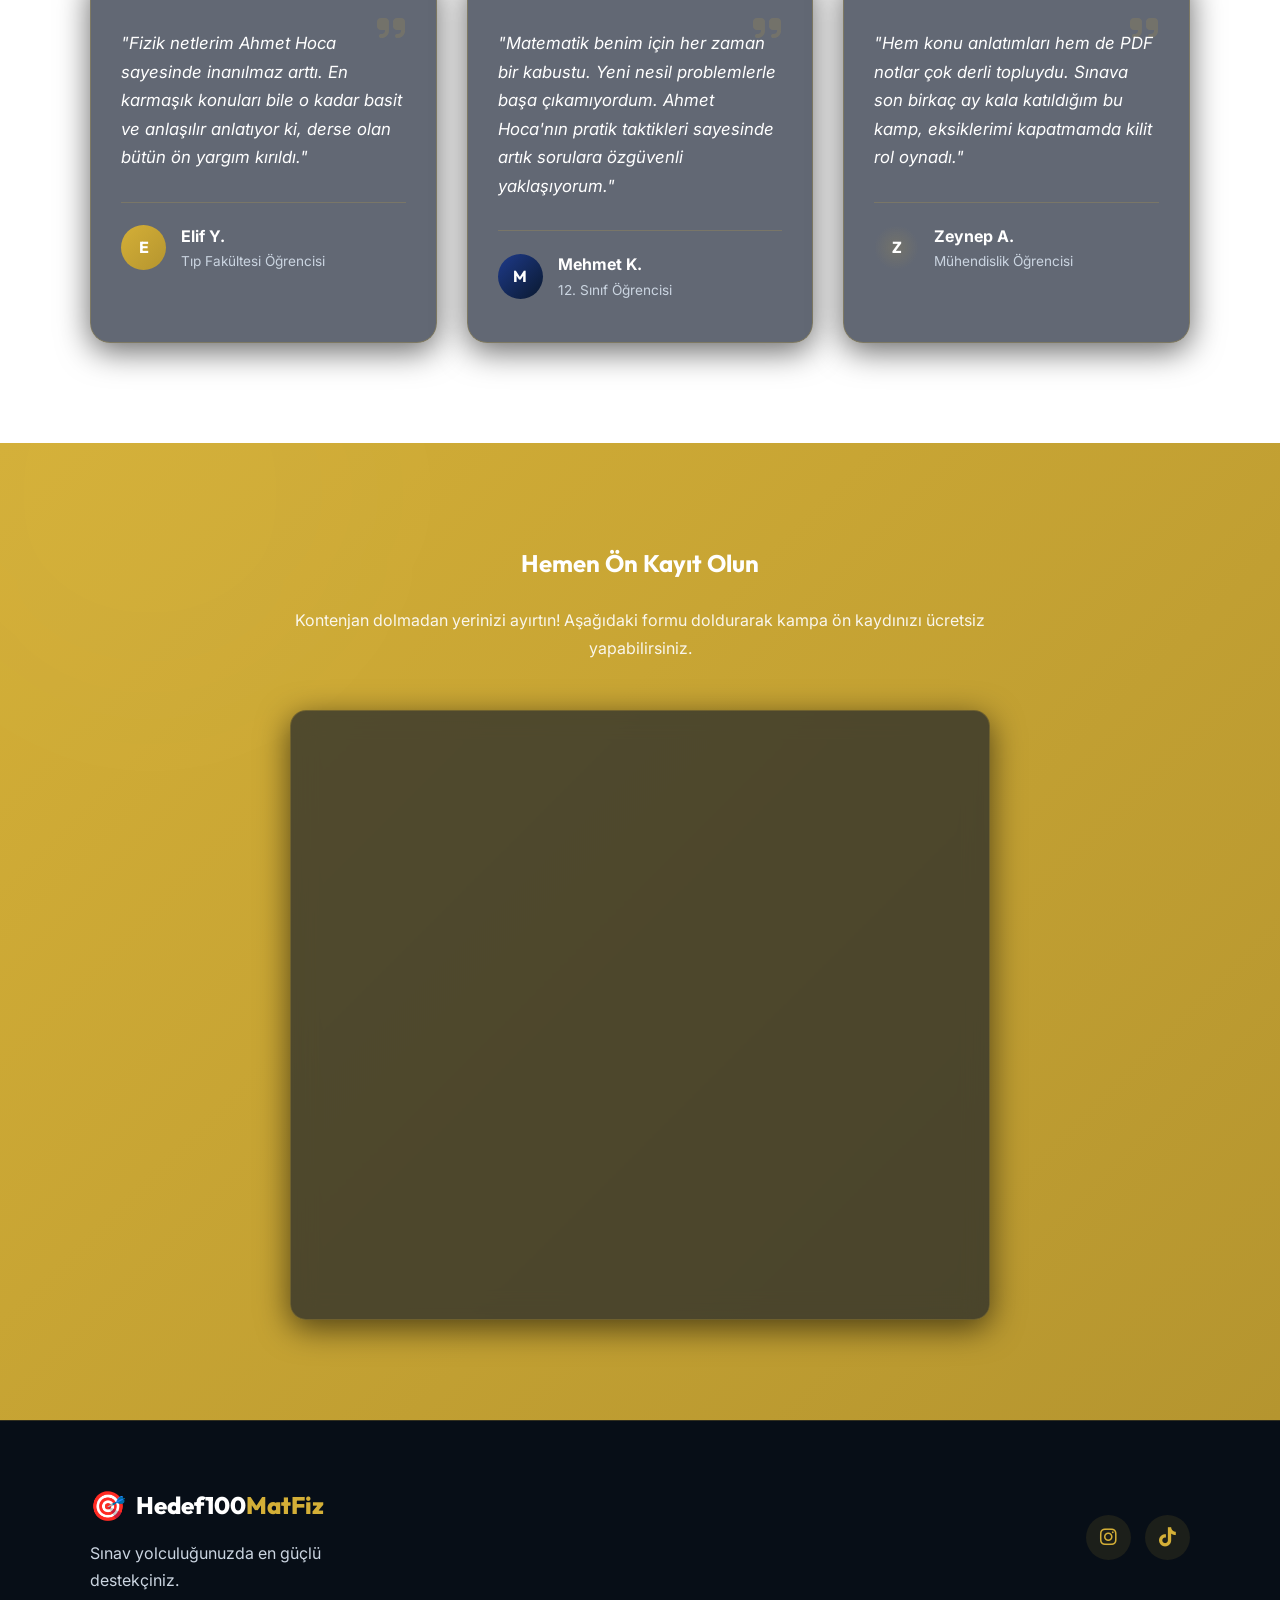
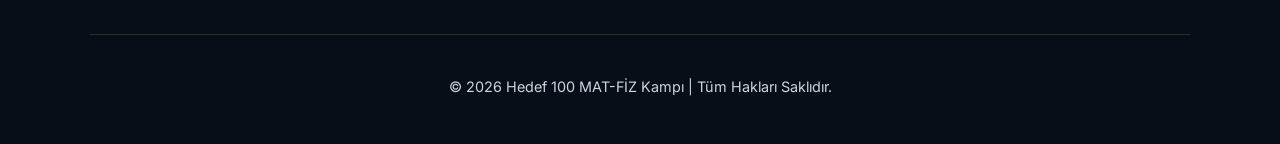
==== commit 30f9db63: "Replace start date with a marketing hook in hero section" ====
--- a/index.html
+++ b/index.html
@@ -63,7 +63,7 @@
       <div class="hero-content" data-aos="fade-up">
         <div class="badge">🔥 2027 YKS ve LGS Maratonu Başlıyor!</div>
         <h1 class="main-title">Hedefimiz:<br> <span id="dinamik-metin" class="gradient-text"></span></h1>
-        <p class="subtitle">📍 Online & Etkileşimli Dersler <br> 📅 Başlangıç: <strong>15 Eylül 2026</strong></p>
+        <p class="subtitle">🎓 Yeni Nesil Sorular, Pratik Taktikler ve <strong>+20 Net Artışı</strong> Garantisiyle... <br> 🚀 <span style="color: var(--primary-light);">Sınava aylar kala rakiplerinizin önüne geçmek için kontenjanlar dolmadan yerinizi ayırtın!</span></p>
         <div class="hero-actions">
           <a href="https://forms.gle/oPXDEAj2Dp1NDseW8" target="_blank" class="button primary-button btn-glow">
             <span>🚀 Hemen Ön Kayıt Ol</span>
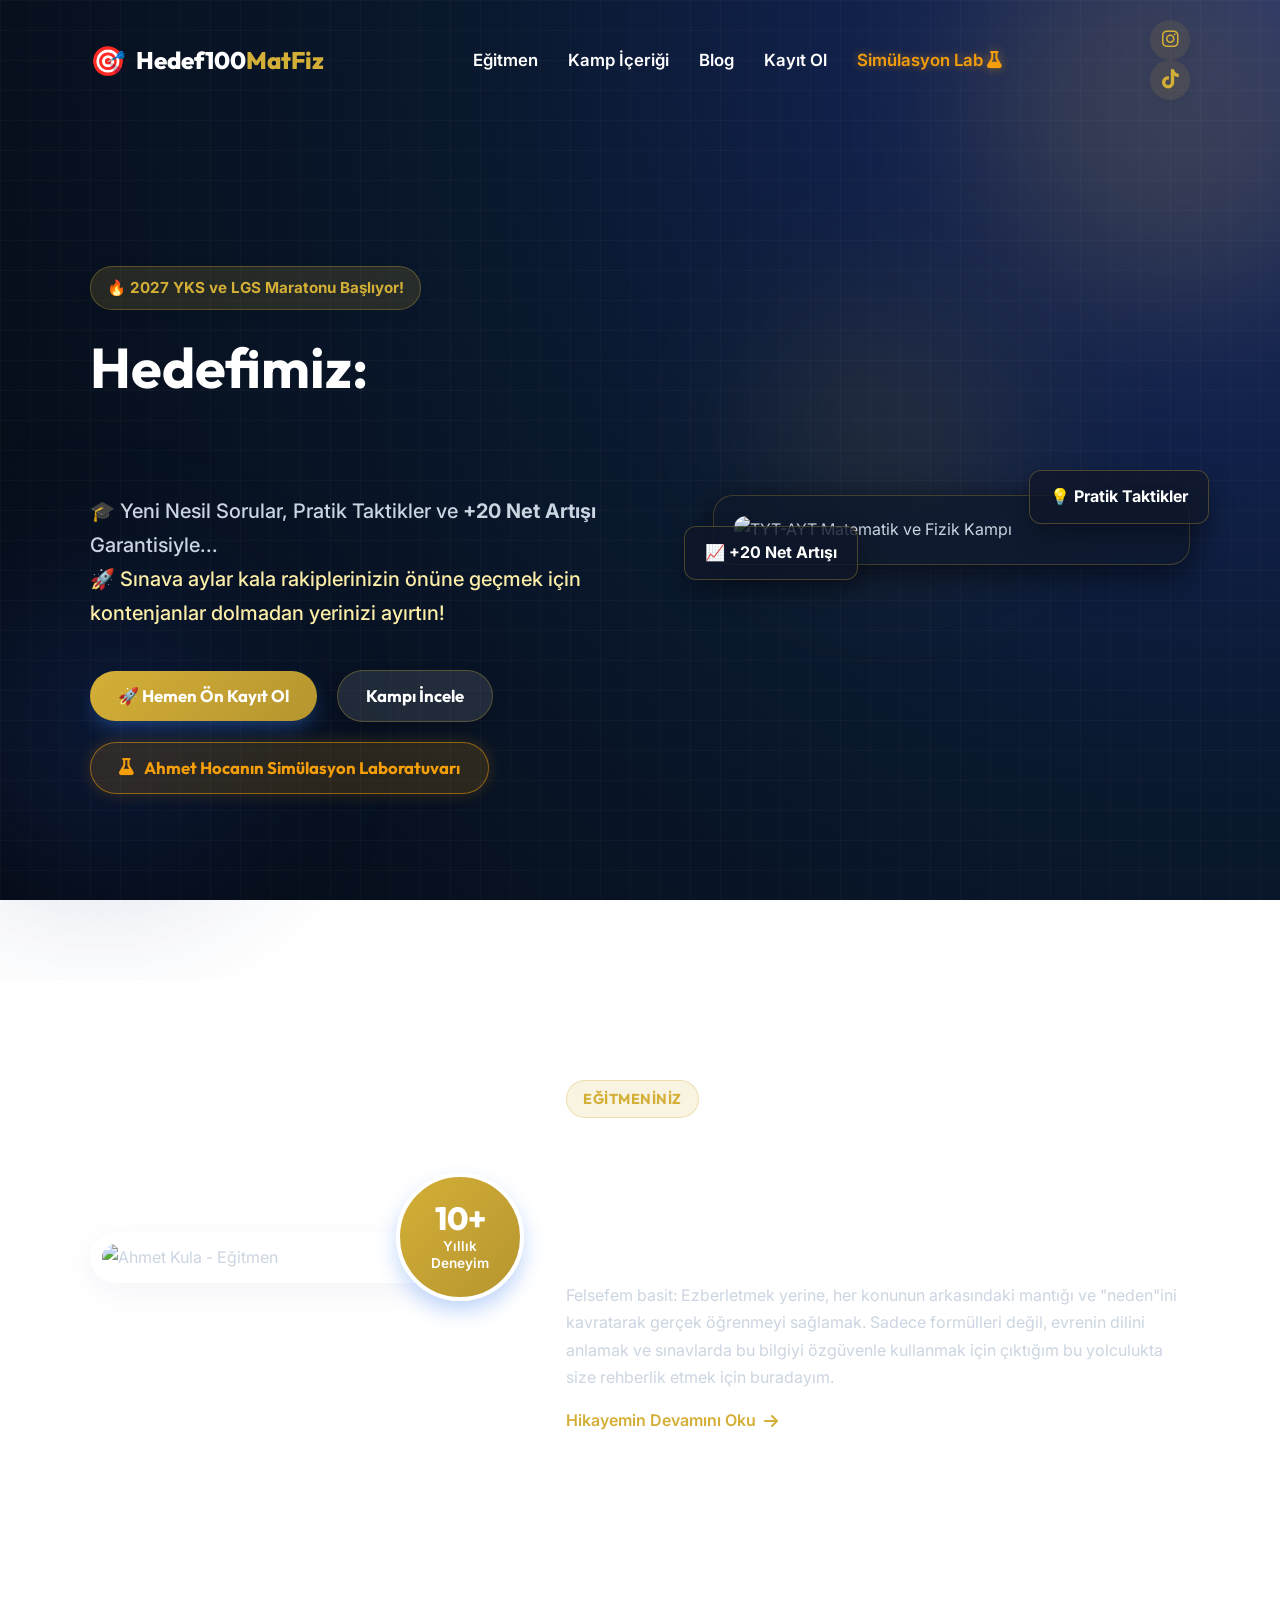
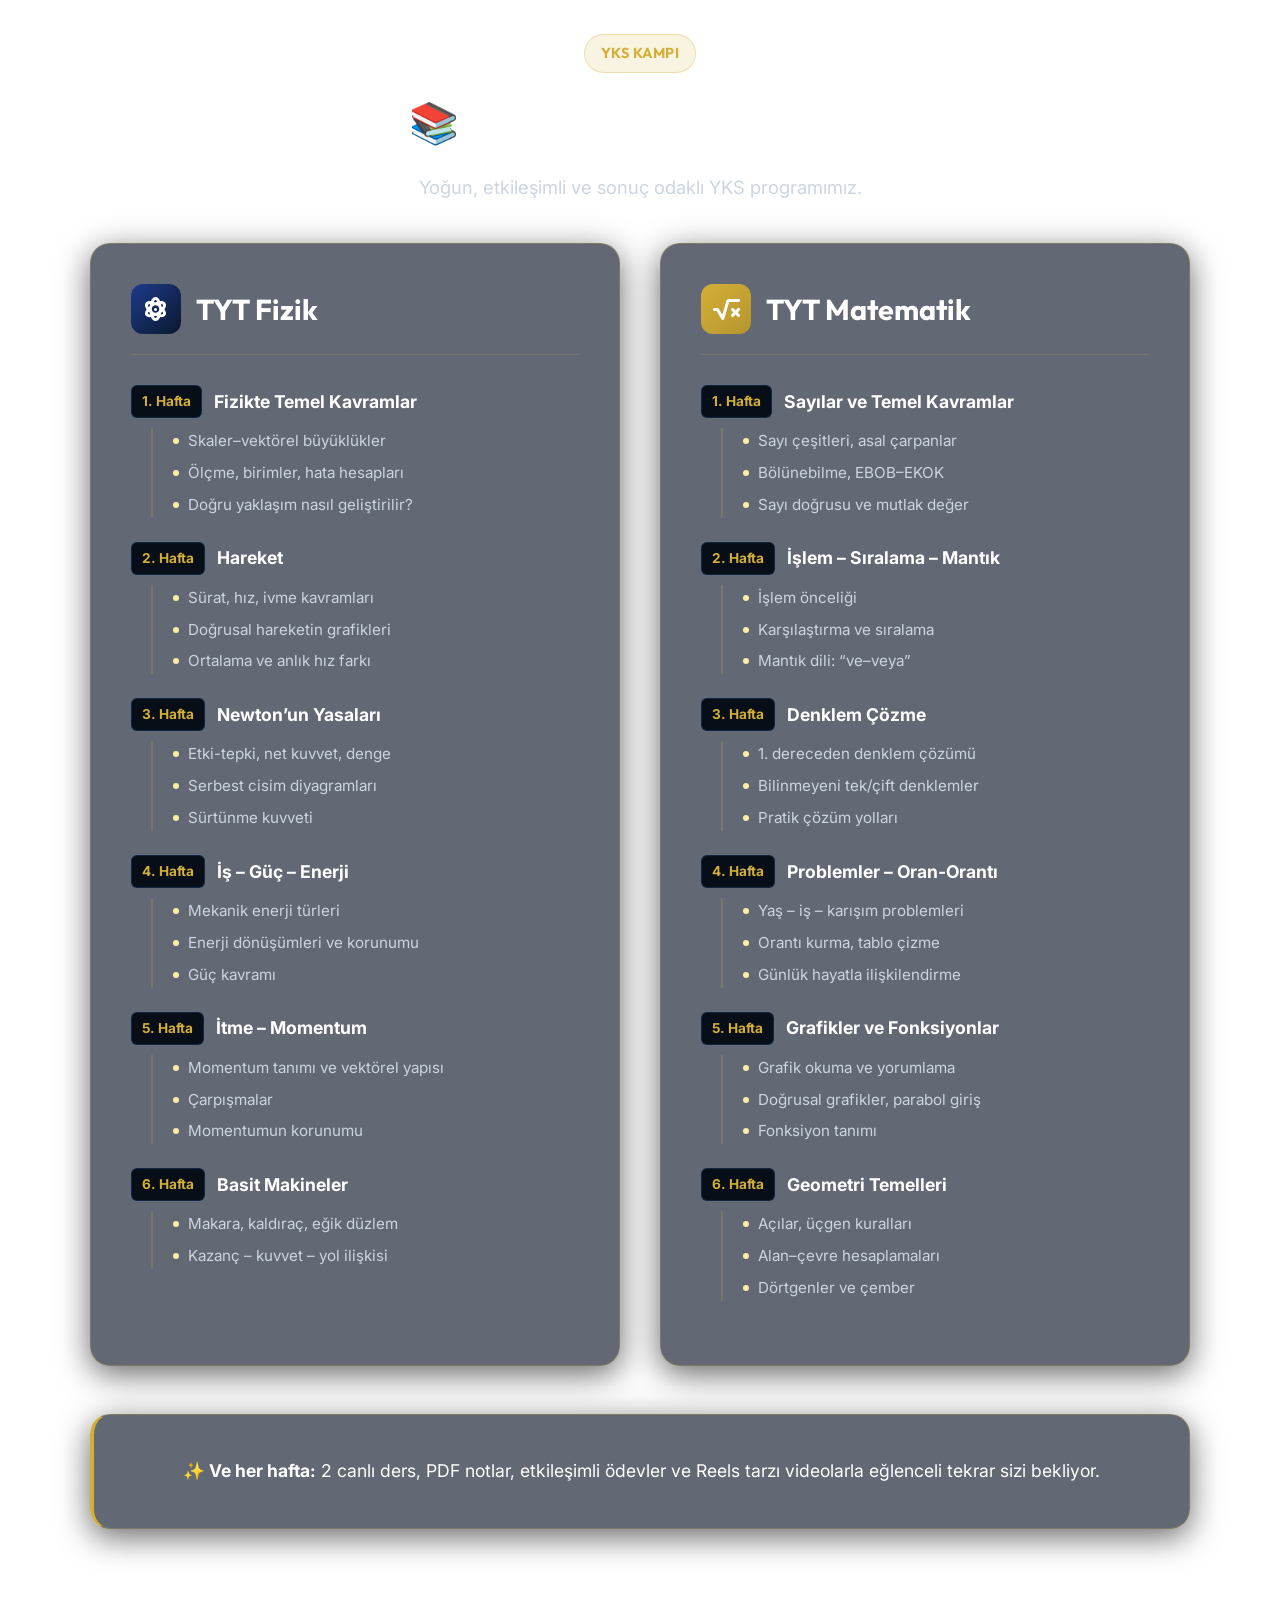
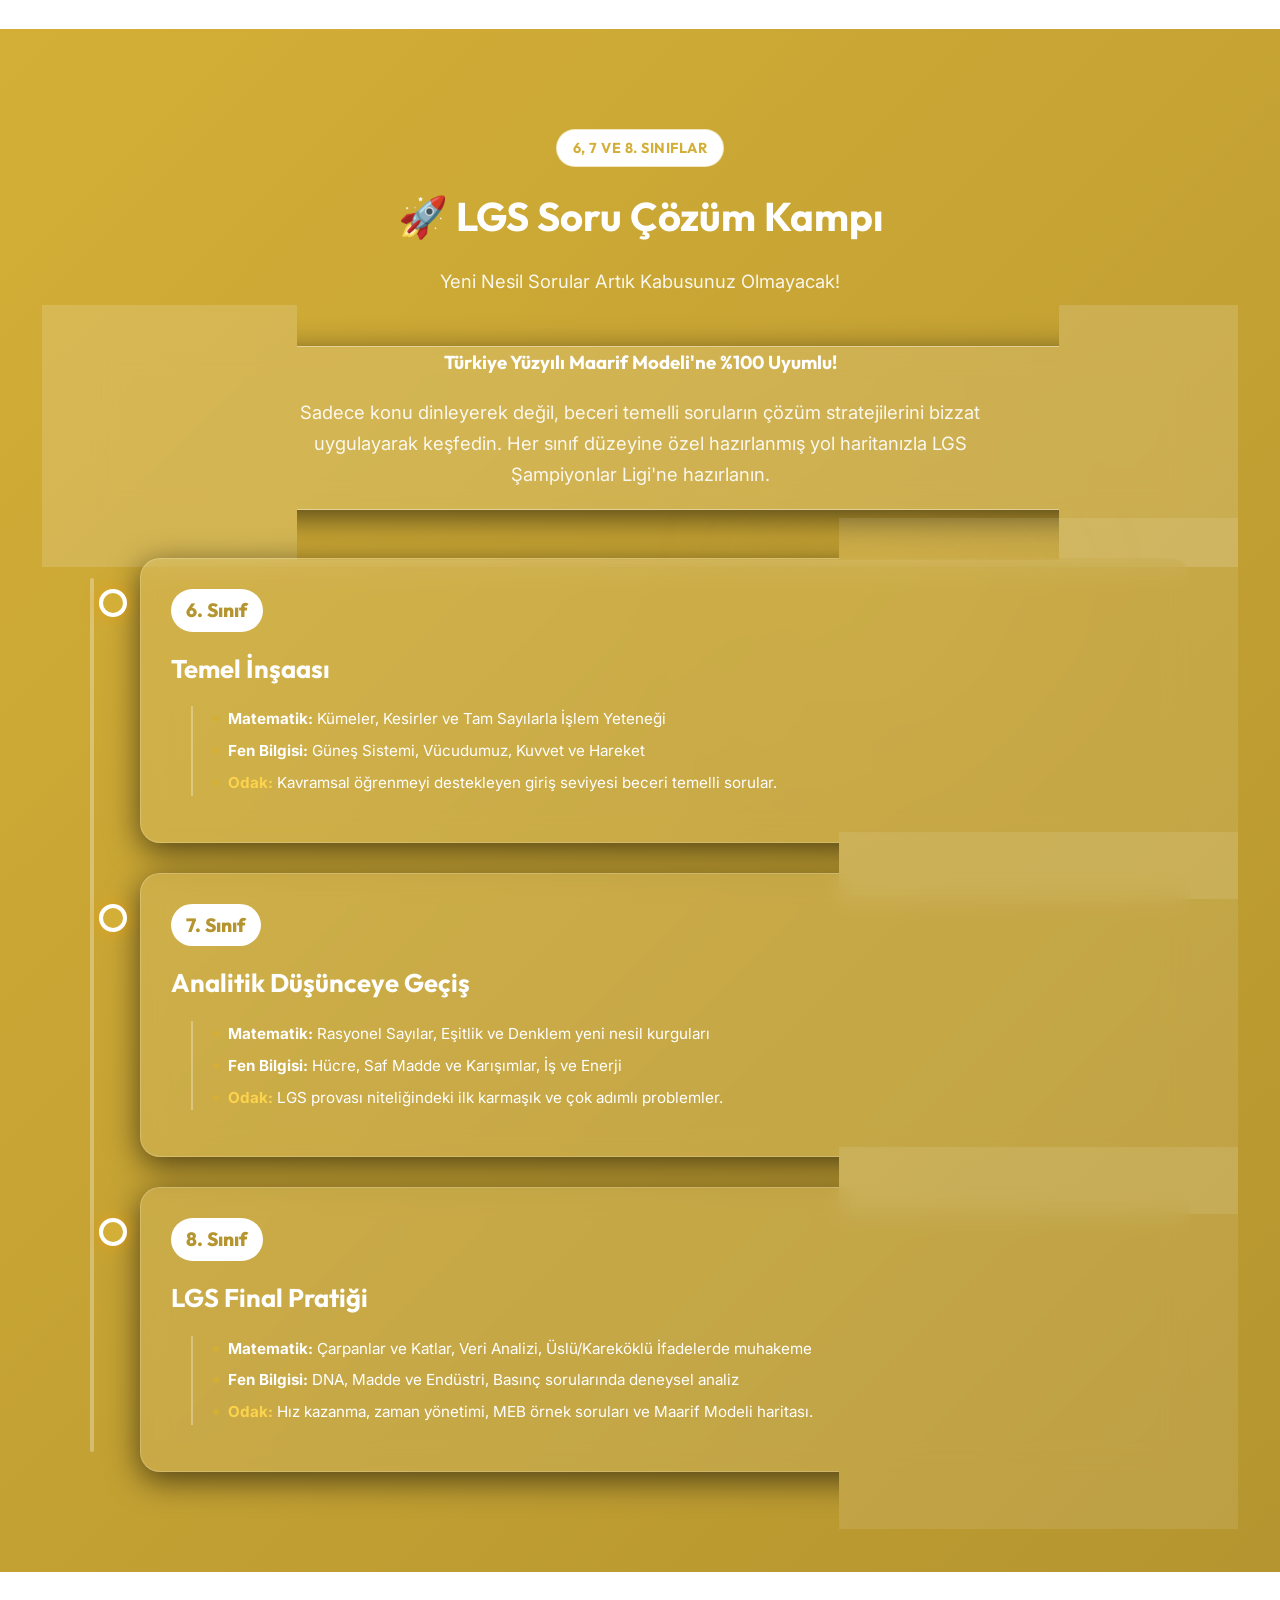
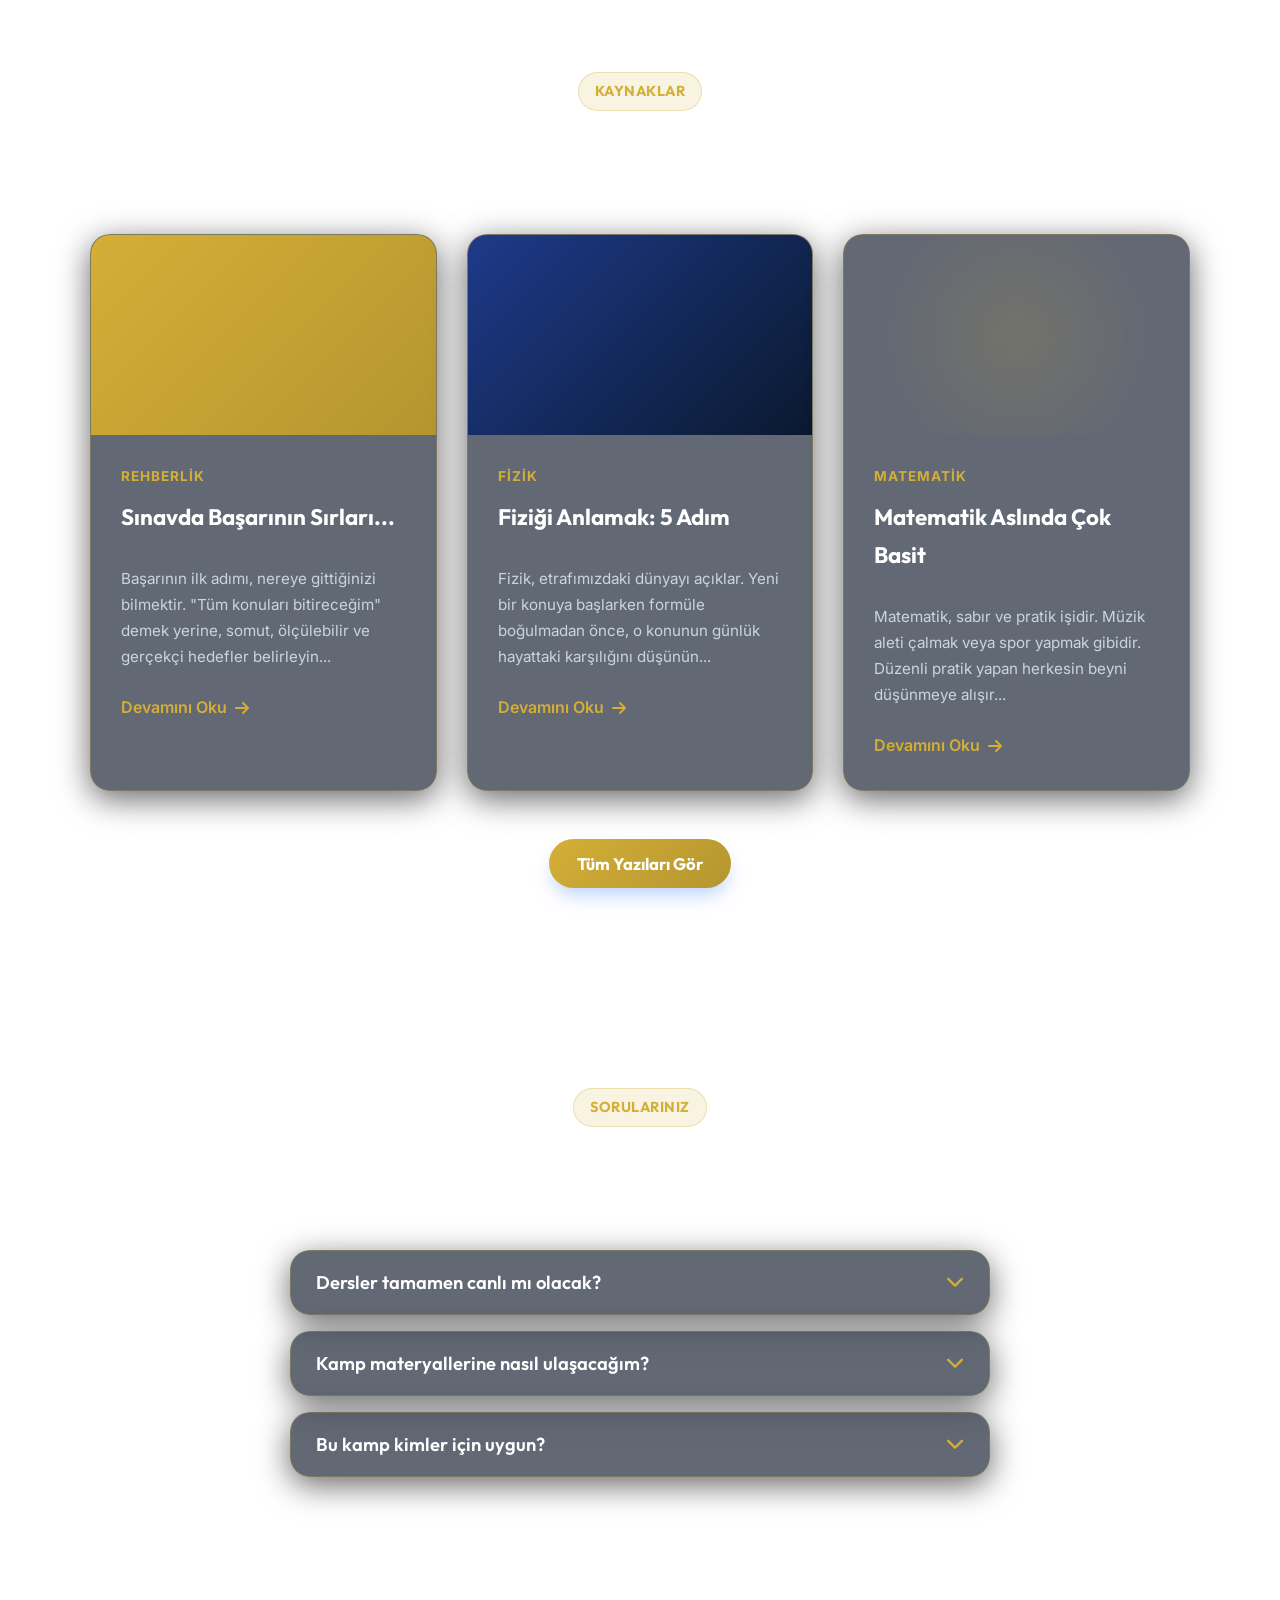
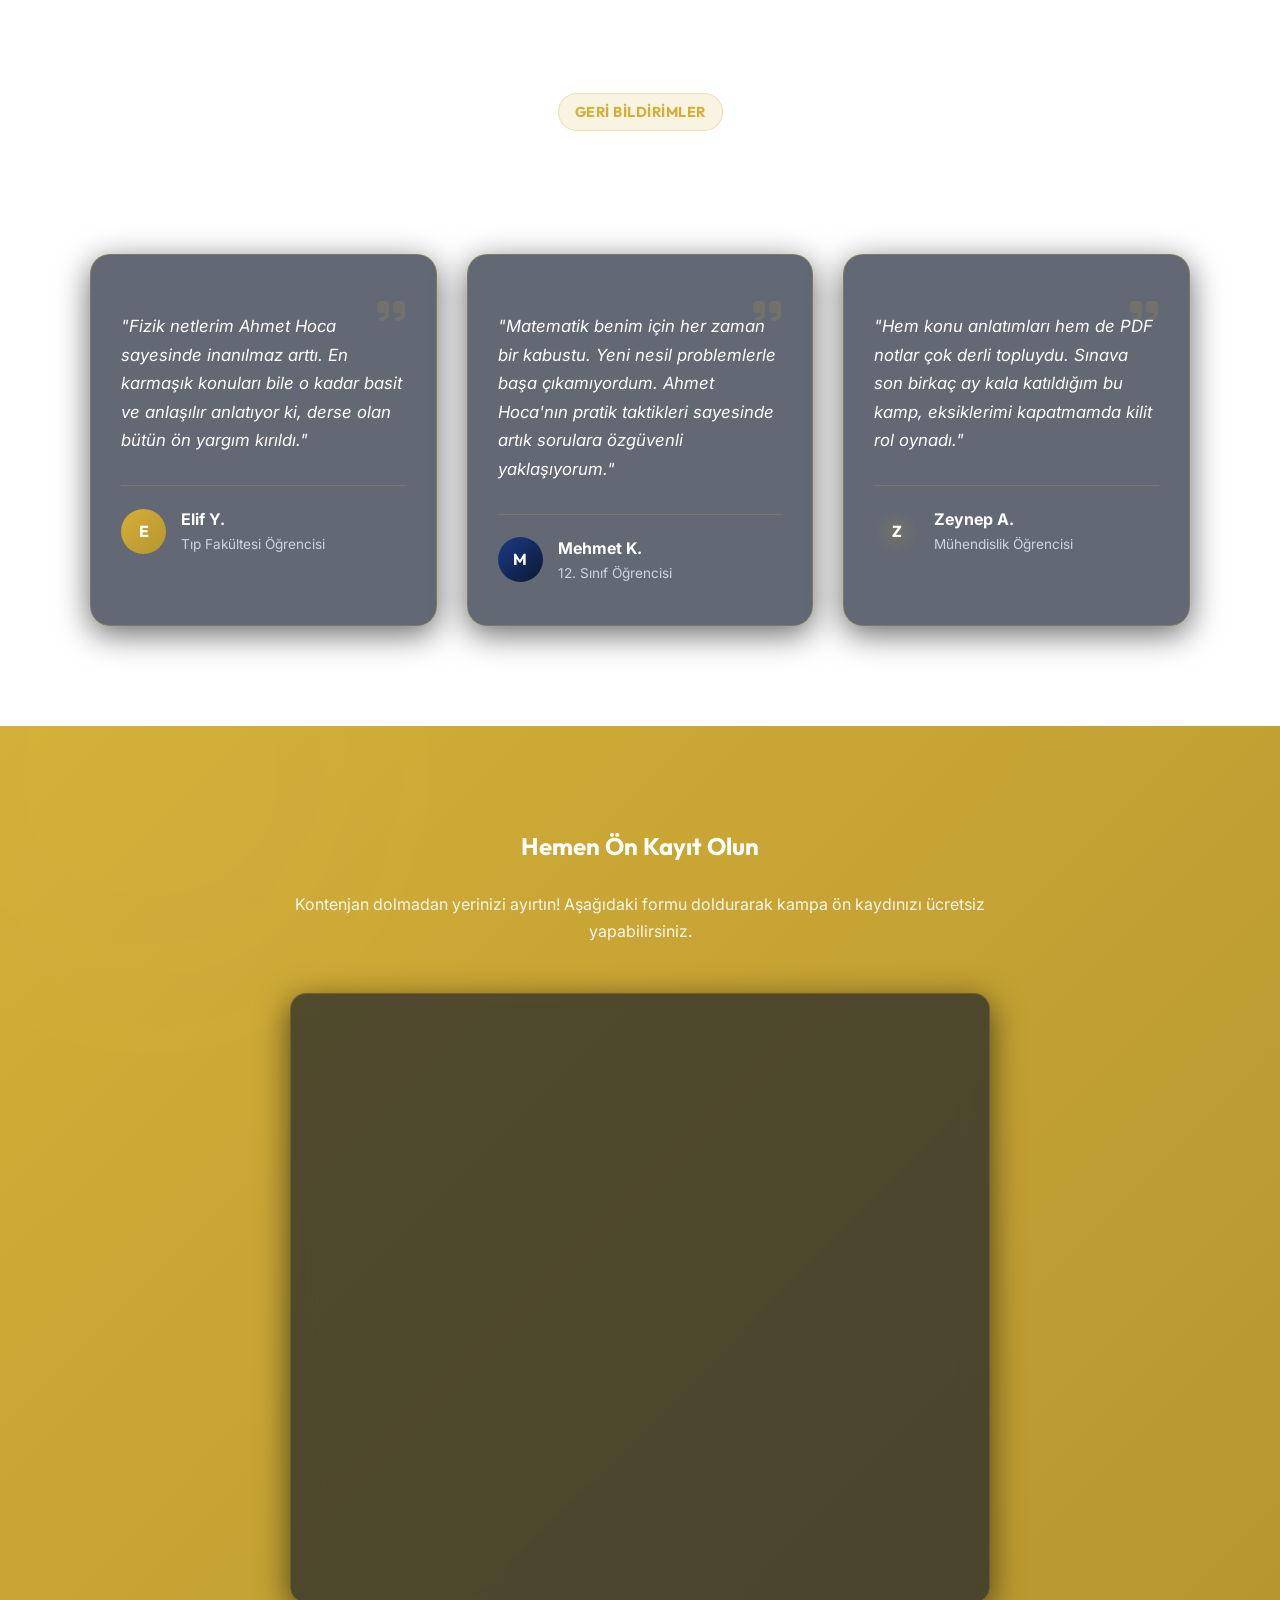
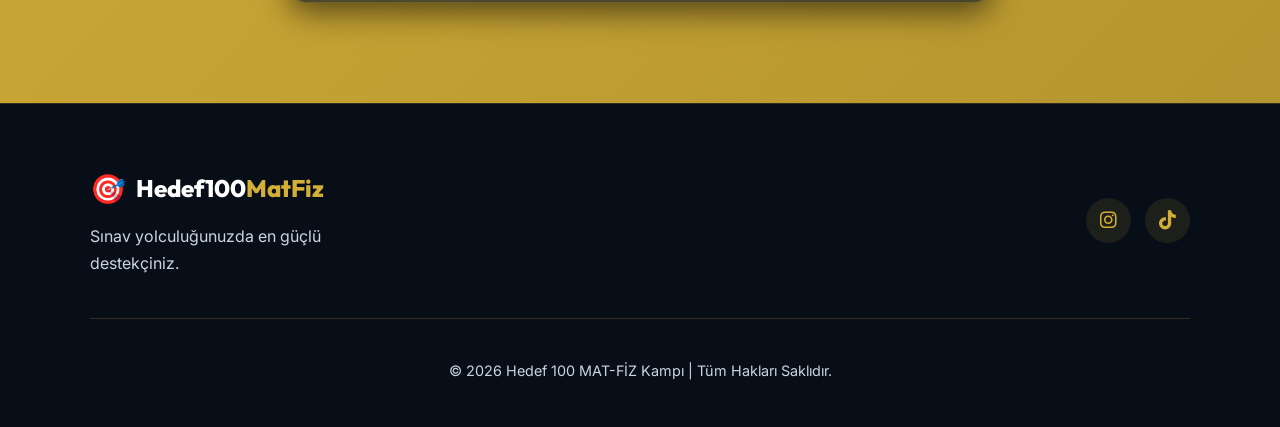
==== commit 1401dbb9: "Update index.html" ====
--- a/index.html
+++ b/index.html
@@ -86,127 +86,6 @@
 </header>
 
 <main>
-  <section id="program" class="section-padding bg-light">
-    <div class="container">
-      <div class="section-header text-center">
-        <div class="section-badge">Haftalık Plan</div>
-        <h2>Kamp Programı</h2>
-      </div>
-      <div class="glass-card p-2 border-0 shadow-lg form-wrapper" style="margin-top: 30px; overflow: hidden; border-radius: 12px; padding: 0;">
-        <div style="overflow-x: auto;">
-          <table class="schedule-table">
-            <thead>
-              <tr>
-                <th>Saat Aralığı</th>
-                <th>Pazartesi</th>
-                <th>Salı</th>
-                <th>Çarşamba</th>
-                <th>Perşembe</th>
-                <th>Cuma</th>
-                <th>Cumartesi</th>
-                <th>Pazar</th>
-              </tr>
-            </thead>
-            <tbody>
-              <tr>
-                <td><span class="time-badge">14:00 - 14:45</span></td>
-                <td>-</td>
-                <td>-</td>
-                <td>-</td>
-                <td>-</td>
-                <td>-</td>
-                <td>-</td>
-                <td>6. Sınıf Fen</td>
-              </tr>
-              <tr>
-                <td><span class="time-badge">15:00 - 15:45</span></td>
-                <td>-</td>
-                <td>-</td>
-                <td>-</td>
-                <td>-</td>
-                <td>-</td>
-                <td>-</td>
-                <td>7. Sınıf Fen</td>
-              </tr>
-              <tr>
-                <td><span class="time-badge">16:00 - 16:45</span></td>
-                <td>-</td>
-                <td>-</td>
-                <td>-</td>
-                <td>-</td>
-                <td>-</td>
-                <td>-</td>
-                <td>8. Sınıf Matematik</td>
-              </tr>
-              <tr>
-                <td><span class="time-badge">17:00 - 17:45</span></td>
-                <td>6. Sınıf Matematik</td>
-                <td>6. Sınıf Fen</td>
-                <td>6. Sınıf Matematik</td>
-                <td>-</td>
-                <td>-</td>
-                <td>-</td>
-                <td>10. Sınıf Matematik</td>
-              </tr>
-              <tr>
-                <td><span class="time-badge">18:00 - 18:45</span></td>
-                <td>7. Sınıf Matematik</td>
-                <td>7. Sınıf Fen</td>
-                <td>7. Sınıf Matematik</td>
-                <td>-</td>
-                <td>-</td>
-                <td>-</td>
-                <td>-</td>
-              </tr>
-              <tr>
-                <td><span class="time-badge">19:00 - 19:45</span></td>
-                <td>8. Sınıf Fen</td>
-                <td>8. Sınıf Matematik</td>
-                <td>8. Sınıf Fen</td>
-                <td>-</td>
-                <td>-</td>
-                <td>-</td>
-                <td>-</td>
-              </tr>
-              <tr>
-                <td><span class="time-badge">20:00 - 20:45</span></td>
-                <td>9. Sınıf Matematik</td>
-                <td>9. Sınıf Fizik</td>
-                <td>9. Sınıf Matematik</td>
-                <td>-</td>
-                <td>-</td>
-                <td>-</td>
-                <td>-</td>
-              </tr>
-              <tr>
-                <td><span class="time-badge">20:30 - 21:15</span></td>
-                <td>-</td>
-                <td>-</td>
-                <td>-</td>
-                <td>9. Sınıf Fizik</td>
-                <td>-</td>
-                <td>10. Sınıf Fizik</td>
-                <td>-</td>
-              </tr>
-              <tr>
-                <td><span class="time-badge">21:00 - 21:45</span></td>
-                <td>10. Sınıf Fizik</td>
-                <td>10. Sınıf Matematik</td>
-                <td>-</td>
-                <td>-</td>
-                <td>-</td>
-                <td>-</td>
-                <td>-</td>
-              </tr>
-            </tbody>
-          </table>
-        </div>
-      </div>
-      <p class="text-center mt-3" style="color: var(--text-light); font-size: 0.95rem; font-style: italic;">
-        *Öğrenci ve velilerin müsait durumuna göre değişiklik gösterebilir.
-      </p>
-    </div>
-  </section>
   <section id="hakkinda" class="section-padding overflow-hidden">
     <div class="container">
       <div class="hakkinda-container align-center">
